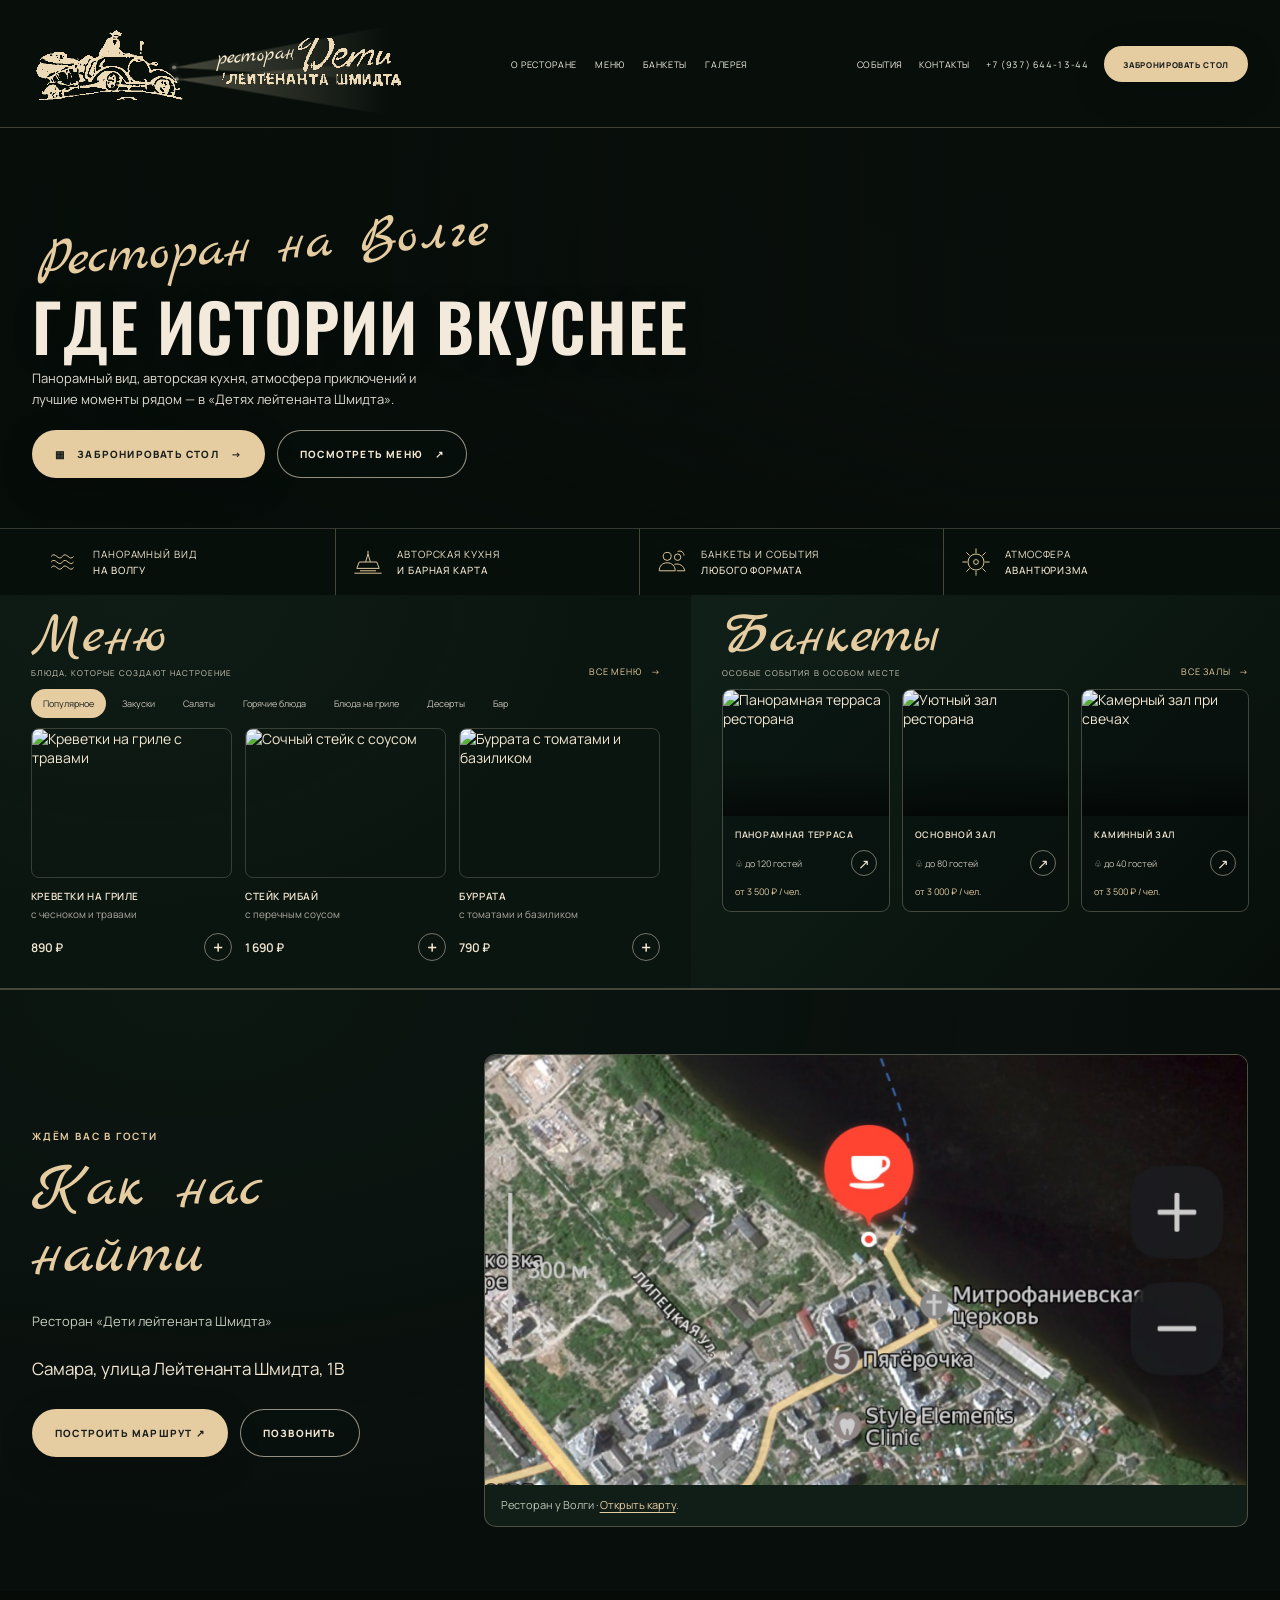
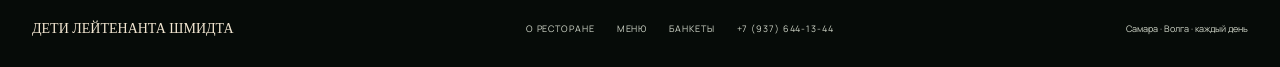
==== index.html @ 1c9b9821 "Add restaurant map screenshot, exact address and verified phone" ====
<!doctype html>
<html lang="ru">
<head>
  <meta charset="utf-8">
  <meta name="viewport" content="width=device-width, initial-scale=1">
  <meta name="theme-color" content="#101b1b">
  <meta name="description" content="Ресторан «Дети лейтенанта Шмидта» на Волге: авторская кухня, панорамная терраса и вечера с характером.">
  <title>Дети лейтенанта Шмидта — приключение на Волге</title>
  <link rel="preconnect" href="https://fonts.googleapis.com">
  <link rel="preconnect" href="https://fonts.gstatic.com" crossorigin>
  <link href="https://fonts.googleapis.com/css2?family=Manrope:wght@400;500;600;700;800&family=Marck+Script&family=Oswald:wght@400;500;600;700&display=swap" rel="stylesheet">
  <style>
    :root{--ink:#101a19;--deep:#132522;--deep2:#19302d;--cream:#f2e6d1;--gold:#d2b17a;--gold2:#e6cca1;--muted:#b9b7ab;--line:rgba(232,214,180,.22);--serif:Georgia,'Times New Roman',serif;--sans:'Manrope',Arial,sans-serif;--script:'Marck Script',cursive}
    *{box-sizing:border-box}html{scroll-behavior:auto}body{margin:0;background:var(--ink);color:var(--cream);font-family:var(--sans);font-size:14px}a{color:inherit;text-decoration:none}button{font:inherit}img{display:block;width:100%;object-fit:cover}.container{width:min(1320px,calc(100% - 64px));margin:auto}.eyebrow{color:var(--gold2);text-transform:uppercase;letter-spacing:.18em;font-size:10px;font-weight:700}.script{font-family:var(--script);font-weight:400;color:var(--gold2)}
    .hero{position:relative;min-height:735px;isolation:isolate;overflow:hidden;background:#172321}.hero:before{content:"";position:absolute;inset:0;z-index:-2;background:linear-gradient(90deg,rgba(9,17,17,.9) 0%,rgba(9,17,17,.62) 36%,rgba(9,17,17,.06) 72%),linear-gradient(0deg,rgba(9,17,17,.78),transparent 48%),url('https://images.unsplash.com/photo-1517248135467-4c7edcad34c4?auto=format&fit=crop&w=2200&q=88') center 54%/cover no-repeat;transform:scale(1.02)}.hero:after{content:"";position:absolute;inset:0;z-index:-1;background:linear-gradient(180deg,rgba(5,12,12,.46),transparent 23%)}
    .topbar{height:78px;display:flex;align-items:center;justify-content:space-between;border-bottom:1px solid rgba(255,255,255,.15);position:relative;z-index:2}.brand{display:flex;gap:11px;align-items:center;min-width:220px}.brand-mark{width:40px;height:40px;border:1px solid var(--gold);border-radius:50%;display:grid;place-items:center;color:var(--gold2);font-family:var(--serif);font-size:20px}.brand-name{font-family:var(--serif);font-size:12px;line-height:1.05;letter-spacing:.03em}.brand-name small{display:block;font:700 8px var(--sans);letter-spacing:.18em;color:var(--gold2);margin-top:5px}.nav{display:flex;gap:30px;align-items:center}.nav a,.top-contact{font-size:10px;text-transform:uppercase;letter-spacing:.11em;color:#eee9df;transition:color .2s}.nav a:hover,.top-contact:hover{color:var(--gold2)}.head-actions{display:flex;align-items:center;gap:20px}.phone{font-variant-numeric:tabular-nums;letter-spacing:.06em}.button{border:1px solid transparent;border-radius:999px;padding:15px 22px;min-height:48px;display:inline-flex;align-items:center;justify-content:center;gap:12px;font-size:10px;font-weight:800;letter-spacing:.12em;text-transform:uppercase;cursor:pointer;transition:transform .2s,background .2s,border .2s}.button:hover{transform:translateY(-2px)}.button-gold{background:var(--gold2);color:#1a201d;box-shadow:0 10px 35px rgba(0,0,0,.18)}.button-gold:hover{background:#f0d8b0}.button-outline{border-color:rgba(242,230,209,.6);color:var(--cream);background:rgba(13,21,20,.15)}.button-outline:hover{border-color:var(--gold2);background:rgba(13,21,20,.4)}.mobile-toggle{display:none;background:none;border:1px solid var(--line);width:42px;height:42px;border-radius:50%;color:var(--cream)}
    .hero-content{min-height:545px;display:flex;align-items:center;padding:62px 0 88px}.hero-copy{width:min(650px,60%);position:relative}.hero-script{font-size:clamp(34px,5vw,62px);line-height:.9;display:block;margin:0 0 8px 5px;transform:rotate(-4deg);transform-origin:left center}.hero h1{font-family:var(--serif);font-size:clamp(50px,7.2vw,98px);line-height:.86;letter-spacing:-.045em;text-transform:uppercase;font-weight:500;margin:0;max-width:710px;text-wrap:balance}.hero-text{font-size:14px;line-height:1.85;color:#e0dbd1;max-width:400px;margin:22px 0 27px}.hero-ctas{display:flex;gap:12px;flex-wrap:wrap}.hero-stamp{position:absolute;right:5%;top:150px;width:150px;height:150px;border:1px solid rgba(210,177,122,.65);border-radius:50%;display:flex;align-items:center;justify-content:center;text-align:center;color:var(--gold2);font-family:var(--script);font-size:24px;line-height:1.05;transform:rotate(11deg)}.hero-stamp:before,.hero-stamp:after{content:"";position:absolute;border:1px solid rgba(210,177,122,.45);border-radius:50%;inset:8px}.hero-stamp:after{inset:18px;border-style:dashed;opacity:.7}.hero-stamp span{z-index:1}.hero-stamp small{font:700 8px var(--sans);display:block;text-transform:uppercase;letter-spacing:.12em;margin-top:7px}
    .hero-bottom{position:absolute;bottom:0;left:0;right:0;background:rgba(9,17,17,.48);border-top:1px solid rgba(242,230,209,.2);backdrop-filter:blur(7px)}.features{display:grid;grid-template-columns:repeat(4,1fr)}.feature{min-height:84px;display:flex;align-items:center;gap:15px;padding:17px 20px;border-right:1px solid var(--line)}.feature:last-child{border:0}.feature-icon{width:36px;height:36px;color:var(--gold2);flex:0 0 auto}.feature span{font-size:10px;line-height:1.6;letter-spacing:.09em;text-transform:uppercase}.feature b{font-weight:500;display:block}
    .split-section{display:grid;grid-template-columns:1.08fr .92fr;border-bottom:1px solid var(--line)}.panel{padding:49px clamp(24px,4vw,64px) 54px;position:relative;overflow:hidden}.menu-panel{background:radial-gradient(ellipse at 20% 0%,rgba(66,89,76,.2),transparent 55%),#14221f}.banquet-panel{background:linear-gradient(135deg,rgba(14,31,28,.98),rgba(11,21,20,.98)),url('https://images.unsplash.com/photo-1519167758481-83f550bb49b3?auto=format&fit=crop&w=1200&q=80') center/cover}.panel-head{display:flex;justify-content:space-between;align-items:flex-end;gap:20px;margin-bottom:25px}.panel h2{font:normal clamp(43px,5vw,67px)/.9 var(--script);color:var(--gold2);margin:0}.panel-sub{font-size:9px;letter-spacing:.13em;text-transform:uppercase;color:#d0c8b9;margin:9px 0 0}.text-link{display:inline-flex;gap:9px;align-items:center;text-transform:uppercase;letter-spacing:.09em;color:var(--gold2);font-size:9px;white-space:nowrap}.text-link:hover{color:white}.categories{display:flex;gap:8px;overflow:auto;padding-bottom:18px;scrollbar-width:none}.categories::-webkit-scrollbar{display:none}.category{border:1px solid transparent;border-radius:30px;padding:8px 13px;background:transparent;color:#c9c4b9;font-size:10px;white-space:nowrap;cursor:pointer}.category.active,.category:hover{background:var(--gold2);color:#1b211f}.food-grid{display:grid;grid-template-columns:repeat(3,1fr);gap:14px}.dish{min-width:0}.dish-image{aspect-ratio:1.24;border-radius:8px;overflow:hidden;border:1px solid rgba(242,230,209,.19);position:relative}.dish-image img{height:100%;transition:transform .5s}.dish:hover .dish-image img{transform:scale(1.05)}.dish-title{font:600 10px var(--sans);text-transform:uppercase;letter-spacing:.06em;margin:11px 0 4px}.dish-note{color:#aaa99e;font-size:10px;min-height:18px}.dish-bottom{display:flex;justify-content:space-between;align-items:center;margin-top:8px;font-weight:600;font-size:12px}.add{width:28px;height:28px;border:1px solid rgba(242,230,209,.45);background:transparent;color:var(--cream);border-radius:50%;font-size:18px;line-height:1;cursor:pointer}.add:hover{color:var(--ink);background:var(--gold2);border-color:var(--gold2)}
    .hall-grid{display:grid;grid-template-columns:repeat(3,1fr);gap:12px}.hall{border:1px solid rgba(242,230,209,.25);border-radius:9px;overflow:hidden;background:rgba(5,13,12,.35)}.hall-photo{height:133px;position:relative}.hall-photo:after{content:"";position:absolute;inset:55% 0 0;background:linear-gradient(transparent,rgba(0,0,0,.55))}.hall-photo img{height:100%;transition:transform .5s}.hall:hover img{transform:scale(1.04)}.hall-info{padding:12px 12px 13px}.hall h3{font-size:9px;letter-spacing:.08em;text-transform:uppercase;font-weight:600;margin:0 0 9px}.hall-meta{display:flex;justify-content:space-between;align-items:center;color:#c7c1b6;font-size:9px}.hall-meta span{display:flex;align-items:center;gap:5px}.round-arrow{border:1px solid rgba(242,230,209,.45);width:26px;height:26px;border-radius:50%;display:grid;place-items:center;color:var(--cream);font-size:14px}.hall-price{margin-top:9px;color:var(--gold2);font-size:9px}
    .story{padding:88px 0;background:#e8ddc8;color:#172320;position:relative;overflow:hidden}.story:after{content:"";position:absolute;right:-100px;top:-130px;width:540px;height:540px;border:1px solid rgba(28,53,48,.12);border-radius:50%;box-shadow:0 0 0 24px rgba(28,53,48,.025),0 0 0 50px rgba(28,53,48,.025)}.story-inner{display:grid;grid-template-columns:.85fr 1.15fr;gap:8%;align-items:center;position:relative;z-index:1}.story-visual{height:420px;position:relative}.story-visual img{height:100%;border-radius:4px 100px 4px 4px}.story-visual:after{content:"";position:absolute;inset:16px -16px -16px 16px;border:1px solid #b99b6c;z-index:-1;border-radius:4px 100px 4px 4px}.story h2{font:normal clamp(50px,6vw,78px)/.9 var(--script);margin:12px 0 22px;color:#8b6f43}.story-copy p{max-width:530px;line-height:1.9;color:#45504b;font-size:13px}.story-sign{font:normal 27px var(--script);color:#8b6f43;margin-top:25px}.story-link{color:#253934;border-bottom:1px solid #8b6f43;padding-bottom:5px;display:inline-flex;margin-top:19px;font-size:10px;text-transform:uppercase;letter-spacing:.1em;gap:12px}
    .experience{padding:80px 0;background:linear-gradient(180deg,#12211f,#0e1918)}.experience-head{text-align:center;max-width:640px;margin:0 auto 35px}.experience-head h2{font:normal clamp(50px,6vw,76px)/.9 var(--script);color:var(--gold2);margin:13px 0}.experience-head p{color:#b5b8ad;line-height:1.8;font-size:12px}.moments{display:grid;grid-template-columns:1.1fr .9fr .9fr;gap:15px}.moment{height:320px;position:relative;overflow:hidden;border-radius:4px}.moment img{height:100%;transition:transform .6s;filter:brightness(.78)}.moment:hover img{transform:scale(1.04)}.moment:after{content:"";position:absolute;inset:35% 0 0;background:linear-gradient(transparent,rgba(5,12,11,.9))}.moment-caption{position:absolute;z-index:1;bottom:22px;left:23px;right:18px}.moment-caption b{font:normal 30px var(--script);color:var(--gold2);display:block}.moment-caption span{font-size:9px;text-transform:uppercase;letter-spacing:.13em;color:#eee6d8}
    .booking{padding:65px 0;background:linear-gradient(90deg,rgba(10,21,19,.93),rgba(10,21,19,.83)),url('https://images.unsplash.com/photo-1500530855697-b586d89ba3ee?auto=format&fit=crop&w=2000&q=80') center 47%/cover}.booking-inner{display:flex;align-items:center;justify-content:space-between;gap:32px}.booking h2{font:normal clamp(42px,5vw,64px)/.95 var(--script);color:var(--gold2);margin:9px 0}.booking p{color:#c3c2b7;line-height:1.8;font-size:12px;max-width:490px;margin:0}.booking-form{display:flex;gap:9px;flex-wrap:wrap}.booking-form input{width:190px;height:48px;padding:0 16px;border:1px solid rgba(242,230,209,.4);border-radius:999px;background:rgba(8,16,15,.38);color:white;outline:0}.booking-form input::placeholder{color:#c2beb4}.booking-form input:focus{border-color:var(--gold2)}.booking-status{font-size:11px;margin-top:10px;color:var(--gold2);min-height:16px}
    footer{background:#0a1212;padding:30px 0;color:#9b9e96}.footer-row{display:flex;justify-content:space-between;align-items:center;gap:20px}.footer-brand{color:var(--cream);font-family:var(--serif)}.footer-links{display:flex;gap:22px;font-size:9px;text-transform:uppercase;letter-spacing:.1em}.copyright{font-size:9px}.mobile-menu{display:none}
    @media(max-width:1000px){.nav{gap:17px}.nav a{font-size:9px}.phone{display:none}.hero-stamp{right:1%;top:120px;width:125px;height:125px;font-size:21px}.panel{padding:42px 28px}.hall-photo{height:115px}}
    @media(max-width:760px){.container{width:min(100% - 36px,560px)}.hero{min-height:760px}.hero:before{background:linear-gradient(90deg,rgba(9,17,17,.82),rgba(9,17,17,.35)),linear-gradient(0deg,rgba(9,17,17,.86),transparent 60%),url('https://images.unsplash.com/photo-1517248135467-4c7edcad34c4?auto=format&fit=crop&w=1200&q=85') 55% center/cover}.topbar{height:68px}.nav,.head-actions .button{display:none}.brand{min-width:0}.mobile-toggle{display:grid;place-items:center}.mobile-menu{position:absolute;z-index:4;top:68px;left:0;right:0;background:rgba(13,25,23,.97);padding:18px 22px;border-bottom:1px solid var(--line)}.mobile-menu.open{display:grid;gap:18px}.mobile-menu a{font-size:11px;text-transform:uppercase;letter-spacing:.1em}.hero-content{min-height:560px;padding:75px 0 105px;align-items:center}.hero-copy{width:100%}.hero h1{font-size:clamp(49px,12vw,78px)}.hero-text{font-size:13px;max-width:340px}.hero-stamp{top:auto;right:5px;bottom:147px;width:100px;height:100px;font-size:17px}.hero-stamp small{font-size:6px}.features{grid-template-columns:repeat(2,1fr)}.feature{min-height:66px;padding:12px 9px;gap:9px}.feature:nth-child(2){border-right:0}.feature-icon{width:27px;height:27px}.feature span{font-size:8px}.split-section{grid-template-columns:1fr}.panel{padding:38px 18px 42px}.panel h2{font-size:58px}.panel-head{margin-bottom:20px}.food-grid{gap:9px}.dish-image{aspect-ratio:.95}.dish-title{font-size:9px;line-height:1.45}.dish-note{font-size:9px;min-height:27px}.dish-bottom{font-size:11px}.hall-photo{height:110px}.hall-grid{gap:8px}.hall-info{padding:10px 8px}.hall h3{font-size:8px;line-height:1.4}.hall-meta{font-size:8px}.story{padding:60px 0}.story-inner{grid-template-columns:1fr;gap:38px}.story-visual{height:320px;width:88%}.story-copy{padding:0 3px}.story h2{font-size:64px}.experience{padding:61px 0}.moments{grid-template-columns:1fr 1fr;gap:9px}.moment{height:220px}.moment:first-child{grid-column:1/-1;height:260px}.moment-caption{bottom:15px;left:15px}.moment-caption b{font-size:26px}.booking{padding:52px 0}.booking-inner{align-items:flex-start;flex-direction:column}.booking-form{width:100%}.booking-form input{flex:1;min-width:145px}.booking-form .button{flex:1}.footer-row{align-items:flex-start;flex-direction:column}.footer-links{flex-wrap:wrap;gap:14px}}
    @media(max-width:390px){.container{width:calc(100% - 28px)}.hero-ctas{gap:8px}.hero-ctas .button{padding:13px 15px;font-size:9px}.feature{padding:10px 6px}.feature-icon{width:24px}.feature span{font-size:7px}.food-grid{gap:7px}.categories{gap:3px}.category{padding:8px 10px;font-size:9px}.hall-photo{height:92px}.hall-meta span:first-child{display:none}}
    @media(prefers-reduced-motion:reduce){html{scroll-behavior:auto}*,*:before,*:after{transition:none!important;animation:none!important}}

    /* Reference-matched masthead, Volga hero, and scroll-driven atmosphere */
    :root{--display:'Oswald',Impact,sans-serif}



    .topbar{height:78px;position:relative;display:flex;align-items:flex-start;justify-content:space-between;padding-top:13px;border:0}
    .nav-left,.nav-right{display:flex;align-items:center;gap:clamp(10px,1.7vw,24px);height:30px;white-space:nowrap}
    .nav-left a,.nav-right>a:not(.button){font-size:9px;letter-spacing:.07em;text-transform:uppercase;color:#f4eee3}
    .nav-left a:hover,.nav-right>a:hover{color:var(--gold2)}
    .nav-left{padding-right:205px}.nav-right{padding-left:205px}

    .car-logo{width:172px;height:57px;overflow:visible;fill:none;stroke:#101918;stroke-width:2.6;stroke-linejoin:round;stroke-linecap:round;filter:drop-shadow(0 1px 1px rgba(255,241,219,.45))}
    .car-body{fill:rgba(19,26,24,.18)}.car-detail{stroke-width:2}.logo-wheel{transform-box:view-box;transform-origin:0 0;stroke:#101918;stroke-width:2.6;fill:rgba(18,26,24,.1)}.logo-wheel circle:nth-child(2){stroke-width:1.8}.logo-wheel circle:nth-child(3){fill:#101918}
    .brand-script{font:25px/18px var(--script);color:#101918;text-shadow:0 1px 1px rgba(249,228,194,.65)}.brand-subtitle{font:800 11px/1.1 var(--display);letter-spacing:.06em;text-transform:uppercase;color:#101918;text-shadow:0 1px 1px rgba(249,228,194,.65)}
    .topbar .button{min-height:36px;padding:10px 18px;font-size:8px;letter-spacing:.08em}
    .mobile-header{display:none}.mobile-menu{display:none}
    .hero{min-height:467px;background:#101a19}
    .hero:before{background:linear-gradient(90deg,rgba(7,14,15,.86) 0%,rgba(7,14,15,.58) 35%,rgba(7,14,15,.05) 72%),linear-gradient(0deg,rgba(7,14,15,.78),transparent 52%),url('assets/hero-volga.png') center 53%/cover no-repeat;filter:brightness(1.04) saturate(.93);transition:none,background-position .7s ease}
    .hero:after{background:linear-gradient(180deg,rgba(5,12,12,.36),transparent 26%),linear-gradient(105deg,rgba(8,17,17,.1),transparent 60%,rgba(224,145,88,.03))}
    .hero-content{min-height:389px;padding:110px 0 62px;align-items:flex-start;position:relative}
    .hero-copy{width:min(680px,65%)}.hero-script{font-size:clamp(37px,4.4vw,58px);margin-bottom:5px}
    .hero h1{font:600 clamp(47px,5.4vw,66px)/.95 var(--display);letter-spacing:.015em;text-transform:uppercase;max-width:690px;text-wrap:balance;color:#f3eadb;text-shadow:0 3px 22px rgba(0,0,0,.22)}
    .hero-text{font-size:13px;line-height:1.6;max-width:420px;margin:12px 0 20px;color:#e1dcd2}
    .hero-stamp{right:4%;top:88px;width:142px;height:142px}
    .hero-bottom{background:rgba(7,15,15,.53)}.features{grid-template-columns:repeat(4,1fr)}.feature{min-height:66px;padding:10px 16px;gap:13px}.feature-icon{width:32px;height:32px}
    .split-section{grid-template-columns:1.08fr .92fr}.panel{padding:16px clamp(22px,2.4vw,34px) 27px}.panel h2{font-size:58px}.panel-sub{font-size:8px;margin-top:4px}.panel-head{margin-bottom:11px}.categories{padding-bottom:10px;gap:4px}.category{font-size:9px;padding:7px 11px}.food-grid{gap:13px}.dish-image{aspect-ratio:1.34}.hall-photo{height:126px}
    .story{background:#e5dac6}
    @media(max-width:920px){.nav-left,.nav-right{display:none}.mobile-header{display:block;position:absolute;right:0;top:13px}.mobile-toggle{display:grid;place-items:center;width:40px;height:40px;border:1px solid rgba(237,218,184,.55);background:rgba(10,16,15,.35);border-radius:50%;color:#f2e6d1;cursor:pointer}.mobile-menu{position:absolute;right:0;top:46px;min-width:220px;padding:18px;background:rgba(12,24,22,.96);border:1px solid var(--line);border-radius:8px;box-shadow:0 18px 55px rgba(0,0,0,.35)}.mobile-menu.open{display:grid;gap:16px}.mobile-menu a{font-size:10px;text-transform:uppercase;letter-spacing:.1em}}
    @media(max-width:1050px){.nav-left{padding-right:155px;gap:13px}.nav-right{padding-left:155px;gap:11px}.nav-left a,.nav-right>a:not(.button){font-size:8px}.brand-center{width:190px}.car-logo{width:148px;height:52px}.brand-script{font-size:22px}.brand-subtitle{font-size:10px}.hero-stamp{width:122px;height:122px;font-size:20px}.panel{padding-left:20px;padding-right:20px}.hall-photo{height:106px}}
    @media(max-width:760px){.topbar{height:68px;padding-top:4px;align-items:center;width:calc(100% - 28px)}.nav-left,.nav-right{display:none}.brand-center{position:static;transform:none;width:148px;align-items:center;margin:0 auto 0 0;order:1}.car-logo{width:100px;height:44px;stroke-width:3.3}.brand-script{font-size:18px;line-height:14px}.brand-subtitle{font-size:8px}.mobile-header{display:block;order:2;position:static}.mobile-toggle{display:grid;place-items:center;width:40px;height:40px;border:1px solid rgba(237,218,184,.55);background:rgba(10,16,15,.35);border-radius:50%;color:#f2e6d1;cursor:pointer}.mobile-menu{position:absolute;right:14px;top:62px;min-width:220px;padding:18px;background:rgba(12,24,22,.96);border:1px solid var(--line);border-radius:8px;box-shadow:0 18px 55px rgba(0,0,0,.35)}.mobile-menu.open{display:grid;gap:16px}.mobile-menu a{font-size:10px;text-transform:uppercase;letter-spacing:.1em}.hero{min-height:680px}.hero:before{background:linear-gradient(90deg,rgba(7,14,15,.74),rgba(7,14,15,.24)),linear-gradient(0deg,rgba(7,14,15,.86),transparent 64%),url('assets/hero-volga.png') 58% center/cover no-repeat;filter:brightness(1.04) saturate(.93)}.hero-content{min-height:598px;padding:100px 0 120px}.hero-copy{width:100%;max-width:560px}.hero h1{font-size:clamp(56px,12.5vw,78px);max-width:580px}.hero-script{font-size:46px}.hero-text{max-width:350px}.hero-stamp{top:auto;bottom:126px;right:7px;width:105px;height:105px;font-size:16px}.hero-bottom .features{grid-template-columns:repeat(2,1fr)}.feature{min-height:66px;padding:11px 5px;gap:7px}.feature-icon{width:26px;height:26px}.feature span{font-size:8px}.split-section{grid-template-columns:1fr}.panel{padding:30px 18px 38px}.panel h2{font-size:58px}.panel-head{margin-bottom:17px}.food-grid{gap:8px}.dish-image{aspect-ratio:.98}.hall-photo{height:104px}}



    .car-logo{width:200px;height:87px;stroke:#101918;stroke-width:2.3;stroke-linejoin:round;stroke-linecap:round;fill:none;overflow:visible;filter:drop-shadow(0 1px 1.5px rgba(255,237,207,.75))}
    @media(max-width:1050px){.brand-center{width:230px}.car-logo{width:174px;height:76px}.brand-tagline{font-size:15px}.brand-script{font-size:36px;line-height:29px}.brand-subtitle{font-size:12px;line-height:14px}}



    /* Static, left aligned masthead using the traced mural logo. */
    .topbar-wrap{position:relative;inset:auto;height:128px;background:#101b19;border-bottom:1px solid rgba(232,214,180,.3);backdrop-filter:none}
    .topbar{height:128px;padding:0;align-items:center;gap:clamp(12px,1.8vw,24px)}
    .brand-center{position:static;left:auto;top:auto;transform:none;width:172px;height:122px;flex:0 0 172px;display:grid;place-items:center;padding:3px;background:#d7c39e;border:1px solid rgba(239,220,185,.65);border-radius:3px;overflow:hidden}
    .car-logo{display:block;width:100%;height:100%;overflow:hidden;fill:none;stroke:none;filter:none}
    .nav-left{padding:0;gap:clamp(10px,1.45vw,20px);height:auto;flex:0 1 auto}
    .nav-right{padding:0;gap:clamp(9px,1.25vw,18px);height:auto;flex:0 0 auto}
    .nav-left a,.nav-right>a:not(.button){color:#f4eee3;font-size:9px}
    .topbar .button{white-space:nowrap}
    html{scroll-behavior:auto!important}
    *,*:before,*:after{animation:none!important;transition:none!important}
    .button:hover{transform:none}
    .dish:hover .dish-image img,.hall:hover .hall-photo img{transform:none}
    @media(max-width:1050px){.topbar-wrap,.topbar{height:116px}.brand-center{width:154px;height:109px;flex-basis:154px}.nav-left{gap:10px}.nav-right{gap:9px}.nav-left a,.nav-right>a:not(.button){font-size:8px}.topbar .button{padding:9px 12px;font-size:7px}}
    @media(max-width:920px){.topbar-wrap,.topbar{height:112px}.topbar{width:calc(100% - 32px);margin:auto;justify-content:space-between}.nav-left,.nav-right{display:none}.brand-center{width:151px;height:106px;flex-basis:151px}.mobile-header{display:block;position:static;margin-left:auto}.mobile-toggle{display:grid;place-items:center;width:42px;height:42px;border:1px solid rgba(237,218,184,.55);background:rgba(10,16,15,.35);border-radius:50%;color:#f2e6d1;cursor:pointer}.mobile-menu{position:absolute;z-index:4;right:16px;top:100px;min-width:220px;padding:18px;background:rgba(12,24,22,.97);border:1px solid var(--line);border-radius:8px;box-shadow:0 18px 55px rgba(0,0,0,.35)}.mobile-menu.open{display:grid;gap:16px}.mobile-menu a{font-size:10px;text-transform:uppercase;letter-spacing:.1em}}
    @media(max-width:760px){.topbar-wrap,.topbar{height:104px}.topbar{width:calc(100% - 28px)}.brand-center{width:140px;height:98px;flex-basis:140px}.mobile-menu{top:92px}.hero{min-height:680px}.hero-content{min-height:598px;padding-top:84px}}
    @media(max-width:390px){.brand-center{width:128px;height:90px;flex-basis:128px}.mobile-toggle{width:38px;height:38px}}

    /* Original mural contours, with lettering to the right and separate light effects. */
    .brand-center{width:370px;height:110px;flex:0 0 370px;display:flex;align-items:center;gap:12px;padding:12px;position:relative;overflow:hidden;background:#d7c39e;border-radius:4px}
    .logo-car{width:46%;height:auto;object-fit:contain;position:relative;z-index:1}
    .logo-lettering{width:calc(54% - 12px);height:auto;object-fit:contain;position:relative;z-index:2}
    .logo-light{position:absolute;inset:0;width:100%;height:100%;pointer-events:none;z-index:3;overflow:visible}
    .light-rays{opacity:.48;animation:headlight-breathe 5s ease-in-out infinite!important}
    .headlights{filter:drop-shadow(0 0 3px #fff4cf);animation:headlight-breathe 5s ease-in-out infinite!important}
    .brand-center.is-scrolling .light-rays,.brand-center.is-scrolling .headlights{animation:headlight-flicker .8s ease-in-out infinite!important}
    @keyframes headlight-breathe{0%,100%{opacity:.48}50%{opacity:.72}}
    @keyframes headlight-flicker{0%,100%{opacity:.62}22%{opacity:.49}39%{opacity:.67}56%{opacity:.54}78%{opacity:.7}}
    @media(min-width:921px) and (max-width:1250px){.topbar{flex-wrap:wrap;justify-content:space-between;gap:6px 16px;padding:8px 0}.topbar-wrap,.topbar{height:164px}.brand-center{width:330px;flex-basis:330px;height:100px}.nav-left{margin-left:auto}.nav-right{margin-left:auto}}
    @media(max-width:920px){.topbar-wrap,.topbar{height:112px}.brand-center{width:340px;flex-basis:340px;height:96px}.mobile-menu{top:100px}}
    @media(max-width:480px){.topbar-wrap,.topbar{height:96px}.brand-center{width:calc(100% - 54px);flex:0 1 auto;height:80px;padding:8px;gap:7px}.logo-lettering{width:calc(54% - 7px)}.mobile-menu{top:88px}}
    @media(prefers-reduced-motion:reduce){.brand-center .light-rays,.brand-center .headlights,.brand-center.is-scrolling .light-rays,.brand-center.is-scrolling .headlights{animation:none!important;opacity:.5}}

    /* Deep green palette and a transparent, persistent masthead. */
    :root{--ink:#080e0c;--deep:#0c1511;--deep2:#111e17;--line:rgba(232,214,180,.28)}
    body{background:#080e0c}
    .topbar-wrap{position:sticky;top:0;z-index:50;background:rgba(8,15,11,1);border-bottom:1px solid rgba(232,214,180,.24);transition:background .35s ease,box-shadow .35s ease!important}
    .topbar-wrap.is-scrolled{background:rgba(8,15,11,.76);backdrop-filter:blur(14px);-webkit-backdrop-filter:blur(14px);box-shadow:0 4px 24px rgba(14,32,25,.12)}
    .brand-center{background:transparent;border:0;border-radius:0;overflow:visible;padding:8px 0;gap:14px}
    .logo-car{filter:brightness(0) invert(90%) sepia(18%) saturate(455%) hue-rotate(348deg) brightness(99%) contrast(87%)}
    .logo-wordmark{display:flex;flex-direction:column;justify-content:center;width:calc(54% - 14px);position:relative;z-index:2;color:#f3e6cd;white-space:nowrap;text-shadow:0 1px 2px rgba(21,41,31,.16)}
    .logo-wordmark-top{display:flex;align-items:baseline;gap:8px;font-family:'Marck Script',cursive;line-height:1.1}
    .logo-restaurant{font-size:21px}.logo-children{font-size:43px}
    .logo-wordmark-bottom{font:700 17px/1.3 'Oswald',Impact,sans-serif;text-transform:uppercase;letter-spacing:.025em}
    .hero{background:#090f0c}.hero:before{background:linear-gradient(90deg,rgba(5,12,8,.83),rgba(5,12,8,.5) 38%,rgba(5,12,8,.08) 75%),linear-gradient(0deg,rgba(5,12,8,.7),transparent 55%),url('assets/hero-volga.png') center 53%/cover no-repeat}
    .hero:after{background:linear-gradient(180deg,rgba(7,15,10,.2),transparent 30%)}
    .hero-bottom{background:rgba(8,17,11,.85)}
    .menu-panel{background:radial-gradient(ellipse at 20% 0%,rgba(64,107,77,.08),transparent 60%),#0b1510}
    .banquet-panel{background:linear-gradient(135deg,#102018,#080f0b)}
    .experience{background:linear-gradient(180deg,#102019,#080f0b)}
    .booking{background:linear-gradient(90deg,rgba(6,15,9,.9),rgba(6,15,9,.72)),url('https://images.unsplash.com/photo-1500530855697-b586d89ba3ee?auto=format&fit=crop&w=2000&q=80') center 47%/cover}
    footer{background:#060b08;color:#d1d7c9}
    .mobile-menu{background:rgba(9,19,12,.96)}
    html{scroll-padding-top:140px}
    @media(min-width:921px) and (max-width:1250px){html{scroll-padding-top:176px}.logo-restaurant{font-size:18px}.logo-children{font-size:38px}.logo-wordmark-bottom{font-size:15px}}
    @media(max-width:480px){html{scroll-padding-top:108px}.brand-center{gap:8px}.logo-wordmark{width:calc(54% - 8px)}.logo-wordmark-top{gap:4px}.logo-restaurant{font-size:clamp(12px,3.3vw,16px)}.logo-children{font-size:clamp(27px,7.5vw,36px)}.logo-wordmark-bottom{font-size:clamp(10px,2.9vw,14px)}}
    @media(prefers-reduced-motion:reduce){.topbar-wrap{transition:none!important}}
    .logo-lettering.logo-wordmark{display:block;height:auto;object-fit:contain;filter:brightness(0) invert(90%) sepia(18%) saturate(455%) hue-rotate(348deg) brightness(99%) contrast(87%)}

    @font-face{font-family:'Logo Script';src:url('assets/fonts/marck-script-cyrillic-400-normal.woff2') format('woff2');font-weight:400;font-style:normal;font-display:swap}
    .logo-wordmark{display:block;aspect-ratio:307/86;position:relative}
    .logo-wordmark .logo-lettering{width:100%;height:100%;filter:brightness(0) invert(90%) sepia(18%) saturate(455%) hue-rotate(348deg) brightness(99%) contrast(87%)}
    .logo-restaurant-restored{position:absolute;left:0;top:16%;width:42%;font-family:'Logo Script',cursive;font-size:21px;line-height:1;color:#f3e6cd;transform:rotate(-5deg);text-shadow:none}
    @media(max-width:1250px){.logo-restaurant-restored{font-size:19px}}
    @media(max-width:480px){.logo-restaurant-restored{font-size:clamp(12px,3.9vw,18px)}}

    .location-section{padding:64px 0;background:radial-gradient(ellipse at 15% 0%,rgba(35,70,46,.16),transparent 65%),#080e0c;border-top:1px solid var(--line)}
    .location-layout{display:grid;grid-template-columns:.7fr 1.3fr;gap:40px;align-items:center}
    .location-copy h2{font:400 clamp(40px,5vw,64px)/1.05 var(--script);color:var(--gold2);margin:12px 0 20px}
    .location-copy p{color:#c8cdbf;font-size:13px;line-height:1.8;margin:0 0 22px}
    .location-actions{display:flex;gap:12px;flex-wrap:wrap}
    .location-map{border:1px solid var(--line);border-radius:12px;overflow:hidden;background:#111e17}
    .location-map iframe{display:block;width:100%;height:380px;border:0}
    .location-map-caption{margin:0;padding:12px 16px;color:#bdc6b7;font-size:11px;line-height:1.5}
    .location-map-caption a{color:var(--gold2);text-decoration:underline;text-underline-offset:3px}
    @media(max-width:760px){.location-section{padding:42px 0}.location-layout{grid-template-columns:1fr;gap:24px}.location-map iframe{height:300px}}

    .location-address{font-style:normal;color:var(--cream);font-size:17px;line-height:1.6;margin:0 0 26px;max-width:320px}
    .location-map-image{display:block;position:relative;height:430px;overflow:hidden;background:#0b1510}
    .location-map-image img{position:absolute;width:100%;height:auto;max-width:none;top:50%;transform:translateY(-50%)}
    @media(max-width:760px){.location-map-image{height:360px}.location-address{font-size:16px}}
  </style>
</head>
<body>
  <div class="topbar-wrap" id="top">
    <div class="container topbar">
      <a class="brand-center" href="#top" aria-label="Ресторан Дети лейтенанта Шмидта">
        <img class="logo-car" src="assets/logo-car.svg" width="307" height="130" alt="" aria-hidden="true">
        <svg class="logo-light" viewBox="0 0 440 130" aria-hidden="true"><defs><linearGradient id="headlight-beam"><stop stop-color="#fff2ce" stop-opacity=".55"/><stop offset="1" stop-color="#fff2ce" stop-opacity="0"/></linearGradient></defs><g class="light-rays" fill="url(#headlight-beam)"><path d="M169 69 L430 18 L430 85 Z"/><path d="M172 83 L430 61 L430 127 Z"/></g><g class="headlights" fill="#fff9e4"><ellipse cx="169" cy="69" rx="2.5" ry="2"/><ellipse cx="172" cy="83" rx="2.5" ry="2"/></g></svg>
        <span class="logo-wordmark" aria-label="Ресторан Дети лейтенанта Шмидта"><img class="logo-lettering" src="assets/logo-lettering.svg" width="307" height="86" alt=""><span class="logo-restaurant-restored">ресторан</span></span>
      </a>
      <nav class="nav-left" aria-label="Навигация ресторана">
        <a href="#top">О ресторане</a><a href="#menu">Меню</a><a href="#banquets">Банкеты</a><a href="#banquets">Галерея</a>
      </nav>
      <nav class="nav-right" aria-label="Контакты и события">
        <a href="#banquets">События</a><a href="#location">Контакты</a><a class="phone" href="tel:+79376441344">+7 (937) 644-13-44</a><a class="button button-gold" href="tel:+79376441344">Забронировать стол</a>
      </nav>
      <div class="mobile-header"><button class="mobile-toggle" aria-label="Открыть меню" aria-expanded="false">☰</button><nav class="mobile-menu" aria-label="Мобильная навигация"><a href="#top">О ресторане</a><a href="#menu">Меню</a><a href="#banquets">Банкеты</a><a href="#banquets">Галерея и события</a><a href="tel:+79376441344">Контакты · +7 (937) 644-13-44</a></nav></div>
    </div>
  </div>
  <header class="hero">
    <div class="container hero-content">
      <div class="hero-copy"><span class="script hero-script">Ресторан на Волге</span><h1>Где истории вкуснее</h1><p class="hero-text">Панорамный вид, авторская кухня, атмосфера приключений и лучшие моменты рядом — в «Детях лейтенанта Шмидта».</p><div class="hero-ctas"><a class="button button-gold" href="tel:+79376441344"><span>▦</span> Забронировать стол <span>→</span></a><a class="button button-outline" href="#menu"><span>Посмотреть меню</span><span>↗</span></a></div></div>
    </div>
    <div class="hero-bottom"><div class="container features">
      <div class="feature"><svg class="feature-icon" viewBox="0 0 40 40" fill="none" stroke="currentColor" stroke-width="1.2"><path d="M4 13c5-7 9 7 14 0s9 7 14 0M4 20c5-7 9 7 14 0s9 7 14 0M4 27c5-7 9 7 14 0s9 7 14 0"/></svg><span>Панорамный вид<b>на Волгу</b></span></div>
      <div class="feature"><svg class="feature-icon" viewBox="0 0 40 40" fill="none" stroke="currentColor" stroke-width="1.2"><path d="M6 28h28l-3-8H9l-3 8ZM10 31h20M17 20l3-10 3 10M20 10V6"/><path d="M3 34h34"/></svg><span>Авторская кухня<b>и барная карта</b></span></div>
      <div class="feature"><svg class="feature-icon" viewBox="0 0 40 40" fill="none" stroke="currentColor" stroke-width="1.2"><circle cx="14" cy="13" r="5"/><circle cx="27" cy="14" r="4"/><path d="M4 31c0-6 4-10 10-10s10 4 10 10H4ZM23 23c6-2 12 2 13 8H26M27 7c4-2 8 1 8 5"/></svg><span>Банкеты и события<b>любого формата</b></span></div>
      <div class="feature"><svg class="feature-icon" viewBox="0 0 40 40" fill="none" stroke="currentColor" stroke-width="1.2"><circle cx="20" cy="20" r="10"/><circle cx="20" cy="20" r="3"/><path d="M20 3v6m0 22v6M3 20h6m22 0h6M8 8l4 4m16 16 4 4m0-24-4 4m-16 16-4 4"/></svg><span>Атмосфера<b>авантюризма</b></span></div>
    </div></div>
  </header>
  <main>
    <section class="split-section" id="menu">
      <div class="panel menu-panel"><div class="panel-head"><div><h2>Меню</h2><p class="panel-sub">Блюда, которые создают настроение</p></div><a class="text-link" href="#menu" data-show-all>Все меню <span>→</span></a></div>
        <div class="categories" role="tablist" aria-label="Категории меню"><button class="category active" data-category="all" role="tab" aria-selected="true">Популярное</button><button class="category" data-category="snack" role="tab" aria-selected="false">Закуски</button><button class="category" data-category="salad" role="tab" aria-selected="false">Салаты</button><button class="category" data-category="hot" role="tab" aria-selected="false">Горячие блюда</button><button class="category" data-category="grill" role="tab" aria-selected="false">Блюда на гриле</button><button class="category" data-category="dessert" role="tab" aria-selected="false">Десерты</button><button class="category" data-category="bar" role="tab" aria-selected="false">Бар</button></div>
        <div class="food-grid">
          <article class="dish" data-tags="all snack grill"><div class="dish-image"><img loading="lazy" src="https://images.unsplash.com/photo-1559737558-2f5a35f4523b?auto=format&fit=crop&w=700&q=82" alt="Креветки на гриле с травами"></div><h3 class="dish-title">Креветки на гриле</h3><div class="dish-note">с чесноком и травами</div><div class="dish-bottom"><span>890 ₽</span><button class="add" aria-label="Добавить креветки">+</button></div></article>
          <article class="dish" data-tags="all hot grill"><div class="dish-image"><img loading="lazy" src="https://images.unsplash.com/photo-1546833999-b9f581a1996d?auto=format&fit=crop&w=700&q=82" alt="Сочный стейк с соусом"></div><h3 class="dish-title">Стейк рибай</h3><div class="dish-note">с перечным соусом</div><div class="dish-bottom"><span>1 690 ₽</span><button class="add" aria-label="Добавить стейк">+</button></div></article>
          <article class="dish" data-tags="all salad"><div class="dish-image"><img loading="lazy" src="https://images.unsplash.com/photo-1608039829572-78524f79c4c7?auto=format&fit=crop&w=700&q=82" alt="Буррата с томатами и базиликом"></div><h3 class="dish-title">Буррата</h3><div class="dish-note">с томатами и базиликом</div><div class="dish-bottom"><span>790 ₽</span><button class="add" aria-label="Добавить буррату">+</button></div></article>
          <article class="dish" data-tags="dessert"><div class="dish-image"><img loading="lazy" src="https://images.unsplash.com/photo-1578985545062-69928b1d9587?auto=format&fit=crop&w=700&q=82" alt="Шоколадный торт"></div><h3 class="dish-title">Шоколадный торт</h3><div class="dish-note">сезонный десерт</div><div class="dish-bottom"><span>490 ₽</span><button class="add" aria-label="Добавить шоколадный торт">+</button></div></article>
          <article class="dish" data-tags="bar"><div class="dish-image"><img loading="lazy" src="https://images.unsplash.com/photo-1513558161293-c9a59dd5c4f6?auto=format&fit=crop&w=700&q=82" alt="Освежающий лимонад"></div><h3 class="dish-title">Лимонад домашний</h3><div class="dish-note">цитрус, мята, содовая</div><div class="dish-bottom"><span>390 ₽</span><button class="add" aria-label="Добавить лимонад">+</button></div></article>
        </div>
      </div>
      <div class="panel banquet-panel" id="banquets"><div class="panel-head"><div><h2>Банкеты</h2><p class="panel-sub">Особые события в особом месте</p></div><a class="text-link" href="tel:+79376441344">Все залы <span>→</span></a></div>
        <div class="hall-grid">
          <article class="hall"><div class="hall-photo"><img loading="lazy" src="https://images.unsplash.com/photo-1519167758481-83f550bb49b3?auto=format&fit=crop&w=650&q=82" alt="Панорамная терраса ресторана"></div><div class="hall-info"><h3>Панорамная терраса</h3><div class="hall-meta"><span>♧ до 120 гостей</span><a class="round-arrow" href="tel:+79376441344" aria-label="Позвонить о террасе">↗</a></div><div class="hall-price">от 3 500 ₽ / чел.</div></div></article>
          <article class="hall"><div class="hall-photo"><img loading="lazy" src="https://images.unsplash.com/photo-1414235077428-338989a2e8c0?auto=format&fit=crop&w=650&q=82" alt="Уютный зал ресторана"></div><div class="hall-info"><h3>Основной зал</h3><div class="hall-meta"><span>♧ до 80 гостей</span><a class="round-arrow" href="tel:+79376441344" aria-label="Позвонить об основном зале">↗</a></div><div class="hall-price">от 3 000 ₽ / чел.</div></div></article>
          <article class="hall"><div class="hall-photo"><img loading="lazy" src="https://images.unsplash.com/photo-1514933651103-005eec06c04b?auto=format&fit=crop&w=650&q=82" alt="Камерный зал при свечах"></div><div class="hall-info"><h3>Каминный зал</h3><div class="hall-meta"><span>♧ до 40 гостей</span><a class="round-arrow" href="tel:+79376441344" aria-label="Позвонить о каминном зале">↗</a></div><div class="hall-price">от 3 500 ₽ / чел.</div></div></article>
        </div>
      </div>
    </section>
  </main>
  <section class="location-section" id="location" aria-labelledby="location-heading">
    <div class="container location-layout">
      <div class="location-copy"><span class="eyebrow">Ждём вас в гости</span><h2 id="location-heading">Как нас найти</h2><p>Ресторан «Дети лейтенанта Шмидта»</p><address class="location-address">Самара, улица Лейтенанта Шмидта, 1В</address><div class="location-actions"><a class="button button-gold" href="https://yandex.ru/maps/?text=%D0%A1%D0%B0%D0%BC%D0%B0%D1%80%D0%B0%2C%20%D1%83%D0%BB%D0%B8%D1%86%D0%B0%20%D0%9B%D0%B5%D0%B9%D1%82%D0%B5%D0%BD%D0%B0%D0%BD%D1%82%D0%B0%20%D0%A8%D0%BC%D0%B8%D0%B4%D1%82%D0%B0%2C%201%D0%92%2C%20%D0%94%D0%B5%D1%82%D0%B8%20%D0%BB%D0%B5%D0%B9%D1%82%D0%B5%D0%BD%D0%B0%D0%BD%D1%82%D0%B0%20%D0%A8%D0%BC%D0%B8%D0%B4%D1%82%D0%B0" target="_blank" rel="noopener noreferrer">Построить маршрут ↗</a><a class="button button-outline" href="tel:+79376441344">Позвонить</a></div></div>
      <div class="location-map"><a class="location-map-image" href="https://yandex.ru/maps/?text=%D0%A1%D0%B0%D0%BC%D0%B0%D1%80%D0%B0%2C%20%D1%83%D0%BB%D0%B8%D1%86%D0%B0%20%D0%9B%D0%B5%D0%B9%D1%82%D0%B5%D0%BD%D0%B0%D0%BD%D1%82%D0%B0%20%D0%A8%D0%BC%D0%B8%D0%B4%D1%82%D0%B0%2C%201%D0%92%2C%20%D0%94%D0%B5%D1%82%D0%B8%20%D0%BB%D0%B5%D0%B9%D1%82%D0%B5%D0%BD%D0%B0%D0%BD%D1%82%D0%B0%20%D0%A8%D0%BC%D0%B8%D0%B4%D1%82%D0%B0" target="_blank" rel="noopener noreferrer" aria-label="Открыть карту: Самара, улица Лейтенанта Шмидта, 1В"><img src="assets/restaurant-map.jpg" width="1772" height="3840" loading="lazy" alt="Карта расположения ресторана Дети лейтенанта Шмидта у Волги, Самара, улица Лейтенанта Шмидта, 1В"></a><p class="location-map-caption">Ресторан у Волги · <a href="https://yandex.ru/maps/?text=%D0%A1%D0%B0%D0%BC%D0%B0%D1%80%D0%B0%2C%20%D1%83%D0%BB%D0%B8%D1%86%D0%B0%20%D0%9B%D0%B5%D0%B9%D1%82%D0%B5%D0%BD%D0%B0%D0%BD%D1%82%D0%B0%20%D0%A8%D0%BC%D0%B8%D0%B4%D1%82%D0%B0%2C%201%D0%92%2C%20%D0%94%D0%B5%D1%82%D0%B8%20%D0%BB%D0%B5%D0%B9%D1%82%D0%B5%D0%BD%D0%B0%D0%BD%D1%82%D0%B0%20%D0%A8%D0%BC%D0%B8%D0%B4%D1%82%D0%B0" target="_blank" rel="noopener noreferrer">Открыть карту</a>.</p></div>
    </div>
  </section>
  <footer><div class="container footer-row"><div class="footer-brand">ДЕТИ ЛЕЙТЕНАНТА ШМИДТА</div><nav class="footer-links" aria-label="Ссылки в подвале"><a href="#top">О ресторане</a><a href="#menu">Меню</a><a href="#banquets">Банкеты</a><a href="tel:+79376441344">+7 (937) 644-13-44</a></nav><div class="copyright">Самара · Волга · каждый день</div></div></footer>
  <script>
    const toggle=document.querySelector('.mobile-toggle');
    const mobileMenu=document.querySelector('.mobile-menu');
    toggle.addEventListener('click',()=>{const open=mobileMenu.classList.toggle('open');toggle.setAttribute('aria-expanded',String(open));toggle.textContent=open?'×':'☰'});
    mobileMenu.querySelectorAll('a').forEach(a=>a.addEventListener('click',()=>{mobileMenu.classList.remove('open');toggle.setAttribute('aria-expanded','false');toggle.textContent='☰'}));
    const categories=[...document.querySelectorAll('.category')];
    const dishes=[...document.querySelectorAll('.dish')];
    function filterMenu(selected){dishes.forEach(dish=>{const tags=dish.dataset.tags.split(' ');dish.hidden=selected==='all'?!tags.includes('all'):!tags.includes(selected)})}
    categories.forEach(button=>button.addEventListener('click',()=>{categories.forEach(item=>{item.classList.remove('active');item.setAttribute('aria-selected','false')});button.classList.add('active');button.setAttribute('aria-selected','true');filterMenu(button.dataset.category)}));filterMenu('all');
    document.querySelector('[data-show-all]').addEventListener('click',()=>document.querySelector('[data-category="all"]').click());
    const basket=new Map();
    document.querySelectorAll('.add').forEach(button=>button.addEventListener('click',()=>{const dish=button.closest('.dish'),name=dish.querySelector('.dish-title').textContent;const count=(basket.get(name)||0)+1;basket.set(name,count);button.textContent=String(count);button.setAttribute('aria-label',`Добавлено: ${name}, ${count} шт.`);document.querySelector('#cartStatus').textContent=`${name} добавлено. В заказе ${[...basket.values()].reduce((a,b)=>a+b,0)} поз.`}));

    const logo=document.querySelector('.brand-center');
    const reduceLogoMotion=window.matchMedia('(prefers-reduced-motion: reduce)');
    let logoScrollTimer;
    window.addEventListener('scroll',()=>{
      if(reduceLogoMotion.matches)return;
      logo.classList.add('is-scrolling');
      clearTimeout(logoScrollTimer);
      logoScrollTimer=setTimeout(()=>logo.classList.remove('is-scrolling'),180);
    },{passive:true});
    reduceLogoMotion.addEventListener('change',()=>{clearTimeout(logoScrollTimer);logo.classList.remove('is-scrolling')});

    const masthead=document.querySelector('.topbar-wrap');
    function updateMasthead(){masthead.classList.toggle('is-scrolled',window.scrollY>16)}
    window.addEventListener('scroll',updateMasthead,{passive:true});updateMasthead();
  </script>
  <div id="cartStatus" class="sr-only" aria-live="polite"></div>
</body>
</html>
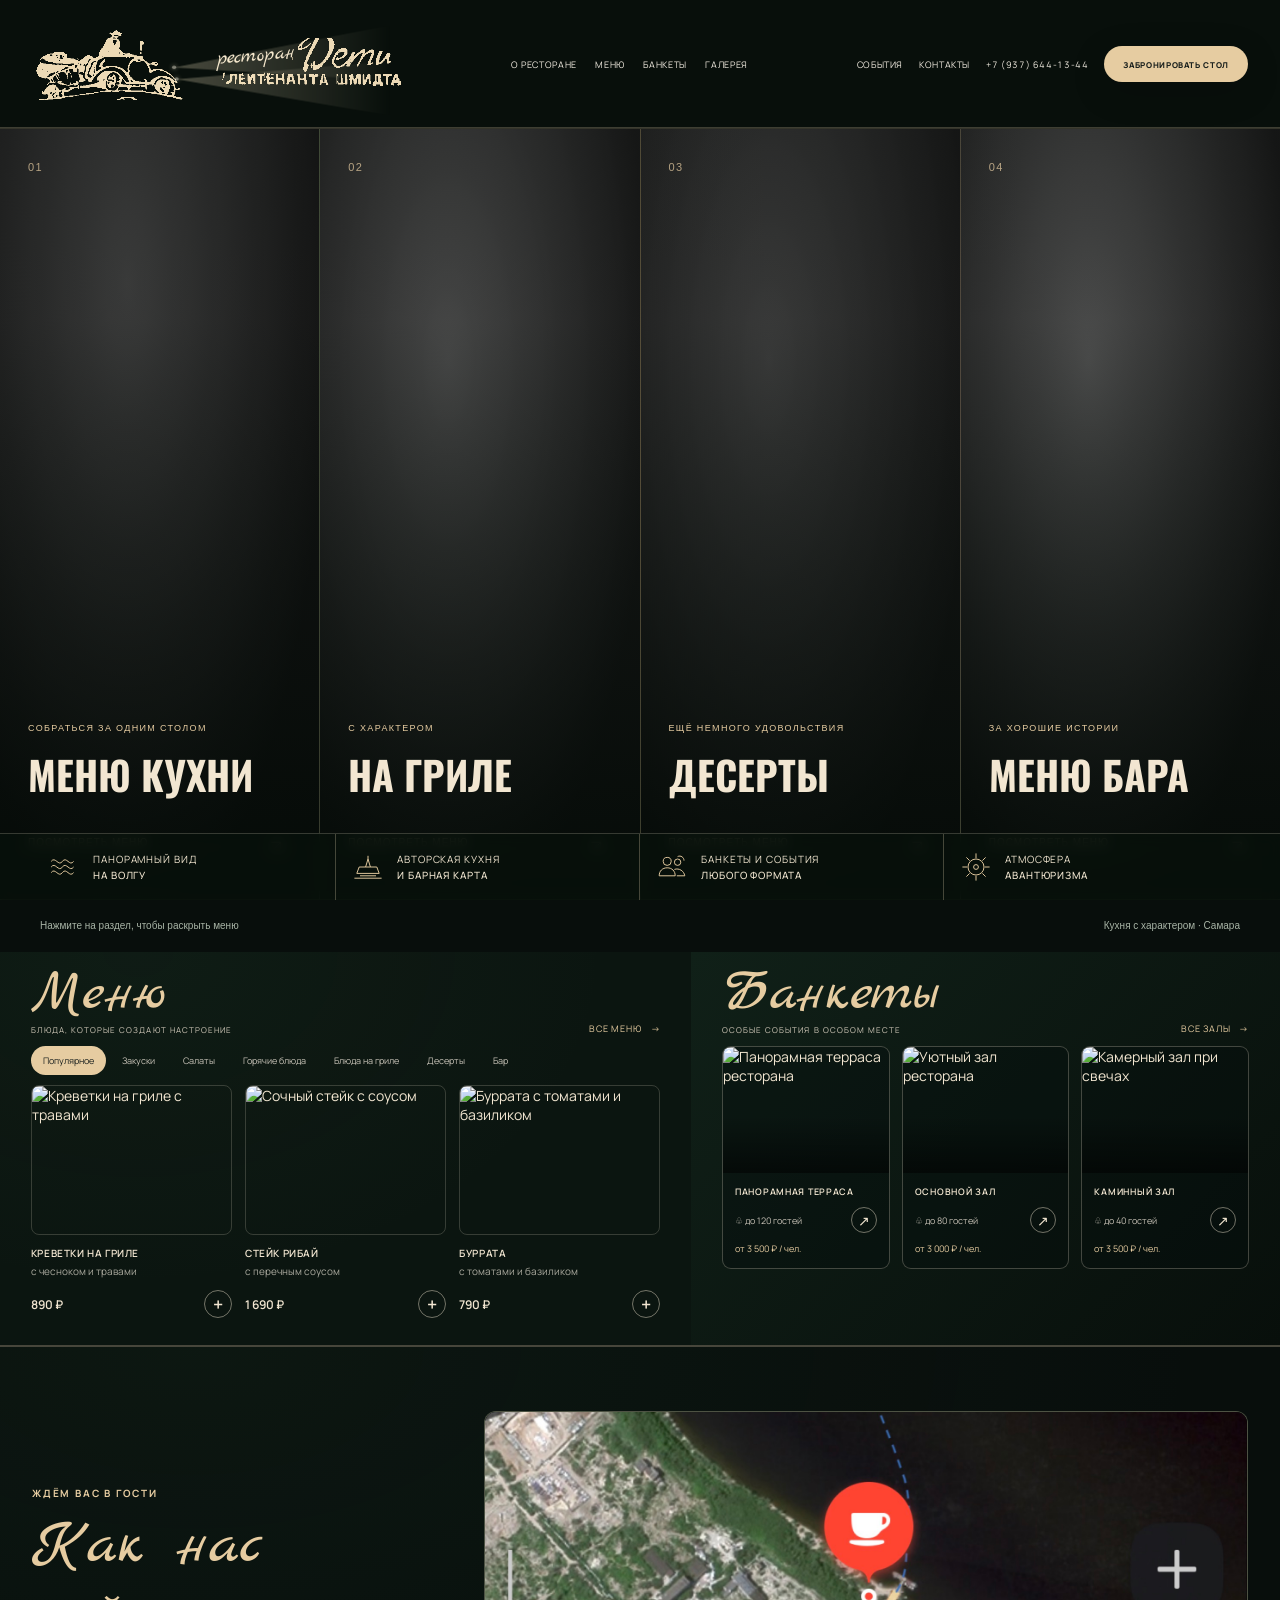
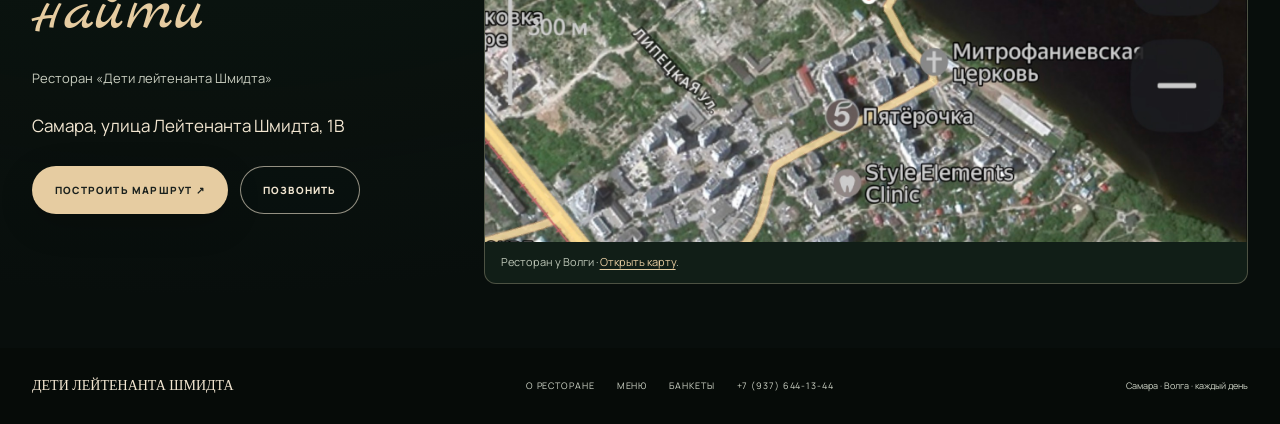
==== commit 42799a15: "Place expanding menu panels directly beneath homepage header" ====
--- a/index.html
+++ b/index.html
@@ -75,7 +75,7 @@
     .nav-left a,.nav-right>a:not(.button){color:#f4eee3;font-size:9px}
     .topbar .button{white-space:nowrap}
     html{scroll-behavior:auto!important}
-    *,*:before,*:after{animation:none!important;transition:none!important}
+
     .button:hover{transform:none}
     .dish:hover .dish-image img,.hall:hover .hall-photo img{transform:none}
     @media(max-width:1050px){.topbar-wrap,.topbar{height:116px}.brand-center{width:154px;height:109px;flex-basis:154px}.nav-left{gap:10px}.nav-right{gap:9px}.nav-left a,.nav-right>a:not(.button){font-size:8px}.topbar .button{padding:9px 12px;font-size:7px}}
@@ -147,6 +147,7 @@
     .location-map-image img{position:absolute;width:100%;height:auto;max-width:none;top:50%;transform:translateY(-50%)}
     @media(max-width:760px){.location-map-image{height:360px}.location-address{font-size:16px}}
   </style>
+<link rel="stylesheet" href="assets/home-menu.css">
 </head>
 <body>
   <div class="topbar-wrap" id="top">
@@ -165,20 +166,19 @@
       <div class="mobile-header"><button class="mobile-toggle" aria-label="Открыть меню" aria-expanded="false">☰</button><nav class="mobile-menu" aria-label="Мобильная навигация"><a href="#top">О ресторане</a><a href="#menu">Меню</a><a href="#banquets">Банкеты</a><a href="#banquets">Галерея и события</a><a href="tel:+79376441344">Контакты · +7 (937) 644-13-44</a></nav></div>
     </div>
   </div>
-  <header class="hero">
-    <div class="container hero-content">
-      <div class="hero-copy"><span class="script hero-script">Ресторан на Волге</span><h1>Где истории вкуснее</h1><p class="hero-text">Панорамный вид, авторская кухня, атмосфера приключений и лучшие моменты рядом — в «Детях лейтенанта Шмидта».</p><div class="hero-ctas"><a class="button button-gold" href="tel:+79376441344"><span>▦</span> Забронировать стол <span>→</span></a><a class="button button-outline" href="#menu"><span>Посмотреть меню</span><span>↗</span></a></div></div>
-    </div>
-    <div class="hero-bottom"><div class="container features">
+
+  <main>
+    <div class="home-menu" data-menu-app><h1 class="sr-only">Ресторан Дети лейтенанта Шмидта — меню</h1><section class="menu-panels" id="menu" aria-label="Выберите раздел меню"><button class="menu-panel" data-section="kitchen" aria-expanded="false" aria-controls="selected-menu"><img class="panel-photo" src="https://images.unsplash.com/photo-1608039829572-78524f79c4c7?auto=format&fit=crop&w=700&q=82" alt="" loading="eager"><span class="panel-shade"></span><span class="panel-number">01</span><span class="panel-content"><span class="panel-kicker">Собраться за одним столом</span><span class="panel-title">Меню кухни</span><span class="panel-description">Закуски, салаты и горячие блюда</span><span class="panel-open">Посмотреть меню <span><svg class="arrow-icon" viewBox="0 0 24 24" fill="none" stroke="currentColor" stroke-width="1.5" aria-hidden="true"><path d="M5 19 19 5M5 5h14v14"/></svg></span></span></span></button><button class="menu-panel" data-section="grill" aria-expanded="false" aria-controls="selected-menu"><img class="panel-photo" src="https://images.unsplash.com/photo-1546833999-b9f581a1996d?auto=format&fit=crop&w=700&q=82" alt="" loading="lazy"><span class="panel-shade"></span><span class="panel-number">02</span><span class="panel-content"><span class="panel-kicker">С характером</span><span class="panel-title">На гриле</span><span class="panel-description">Огонь, дым и насыщенный вкус</span><span class="panel-open">Посмотреть меню <span><svg class="arrow-icon" viewBox="0 0 24 24" fill="none" stroke="currentColor" stroke-width="1.5" aria-hidden="true"><path d="M5 19 19 5M5 5h14v14"/></svg></span></span></span></button><button class="menu-panel" data-section="dessert" aria-expanded="false" aria-controls="selected-menu"><img class="panel-photo" src="https://images.unsplash.com/photo-1578985545062-69928b1d9587?auto=format&fit=crop&w=700&q=82" alt="" loading="lazy"><span class="panel-shade"></span><span class="panel-number">03</span><span class="panel-content"><span class="panel-kicker">Ещё немного удовольствия</span><span class="panel-title">Десерты</span><span class="panel-description">Сладкая точка вашего вечера</span><span class="panel-open">Посмотреть меню <span><svg class="arrow-icon" viewBox="0 0 24 24" fill="none" stroke="currentColor" stroke-width="1.5" aria-hidden="true"><path d="M5 19 19 5M5 5h14v14"/></svg></span></span></span></button><button class="menu-panel" data-section="bar" aria-expanded="false" aria-controls="selected-menu"><img class="panel-photo" src="https://images.unsplash.com/photo-1513558161293-c9a59dd5c4f6?auto=format&fit=crop&w=700&q=82" alt="" loading="lazy"><span class="panel-shade"></span><span class="panel-number">04</span><span class="panel-content"><span class="panel-kicker">За хорошие истории</span><span class="panel-title">Меню бара</span><span class="panel-description">Лимонады и освежающие напитки</span><span class="panel-open">Посмотреть меню <span><svg class="arrow-icon" viewBox="0 0 24 24" fill="none" stroke="currentColor" stroke-width="1.5" aria-hidden="true"><path d="M5 19 19 5M5 5h14v14"/></svg></span></span></span></button></section><div class="wrap chooser-caption"><span>Нажмите на раздел, чтобы раскрыть меню</span><span>Кухня с характером · Самара</span></div>
+<section class="selected-menu" id="selected-menu" aria-labelledby="selection-heading" hidden><div class="wrap"><div class="selection-head"><div><p class="eyebrow" id="selection-kicker">Наше меню</p><h2 id="selection-heading" tabindex="-1">Меню кухни</h2></div><button class="close-selection" aria-label="Закрыть выбранное меню">Свернуть ×</button></div><div class="menu-controls"><div class="dish-filters" role="group" aria-label="Категории кухни"><button data-filter="all" aria-pressed="true">Всё меню</button><button data-filter="snack" aria-pressed="false">Закуски</button><button data-filter="salad" aria-pressed="false">Салаты</button><button data-filter="hot" aria-pressed="false">Горячее</button></div><label class="search-label"><span class="sr-only">Найти блюдо</span><input type="search" id="dish-search" placeholder="Найти блюдо" autocomplete="off"><span aria-hidden="true">⌕</span></label></div><p class="sr-only" id="menu-status" role="status" aria-live="polite"></p><div class="dish-grid" id="dish-grid"></div><p class="empty-state" hidden>Таких блюд не нашли. Попробуйте другое название.</p><p class="menu-note">Состав и наличие блюд уточняйте у официанта. Бронирование: <a href="tel:+79376441344">+7 (937) 644-13-44</a>.</p></div></section>
+<dialog id="dish-dialog" aria-labelledby="dialog-title"><button class="dialog-close" aria-label="Закрыть описание блюда">×</button><div class="dialog-image-wrap"><img id="dialog-image" alt=""><span class="dialog-image-fallback" aria-hidden="true">Дети</span></div><div class="dialog-copy"><p class="eyebrow">Дети лейтенанта Шмидта</p><h2 id="dialog-title"></h2><p id="dialog-note"></p><p id="dialog-price"></p><p class="dialog-hint">Состав и наличие уточняйте у официанта.</p></div></dialog></div><div class="hero-bottom"><div class="container features">
       <div class="feature"><svg class="feature-icon" viewBox="0 0 40 40" fill="none" stroke="currentColor" stroke-width="1.2"><path d="M4 13c5-7 9 7 14 0s9 7 14 0M4 20c5-7 9 7 14 0s9 7 14 0M4 27c5-7 9 7 14 0s9 7 14 0"/></svg><span>Панорамный вид<b>на Волгу</b></span></div>
       <div class="feature"><svg class="feature-icon" viewBox="0 0 40 40" fill="none" stroke="currentColor" stroke-width="1.2"><path d="M6 28h28l-3-8H9l-3 8ZM10 31h20M17 20l3-10 3 10M20 10V6"/><path d="M3 34h34"/></svg><span>Авторская кухня<b>и барная карта</b></span></div>
       <div class="feature"><svg class="feature-icon" viewBox="0 0 40 40" fill="none" stroke="currentColor" stroke-width="1.2"><circle cx="14" cy="13" r="5"/><circle cx="27" cy="14" r="4"/><path d="M4 31c0-6 4-10 10-10s10 4 10 10H4ZM23 23c6-2 12 2 13 8H26M27 7c4-2 8 1 8 5"/></svg><span>Банкеты и события<b>любого формата</b></span></div>
       <div class="feature"><svg class="feature-icon" viewBox="0 0 40 40" fill="none" stroke="currentColor" stroke-width="1.2"><circle cx="20" cy="20" r="10"/><circle cx="20" cy="20" r="3"/><path d="M20 3v6m0 22v6M3 20h6m22 0h6M8 8l4 4m16 16 4 4m0-24-4 4m-16 16-4 4"/></svg><span>Атмосфера<b>авантюризма</b></span></div>
     </div></div>
-  </header>
-  <main>
-    <section class="split-section" id="menu">
-      <div class="panel menu-panel"><div class="panel-head"><div><h2>Меню</h2><p class="panel-sub">Блюда, которые создают настроение</p></div><a class="text-link" href="#menu" data-show-all>Все меню <span>→</span></a></div>
+
+    <section class="split-section" id="menu-preview">
+      <div class="panel menu-panel"><div class="panel-head"><div><h2>Меню</h2><p class="panel-sub">Блюда, которые создают настроение</p></div><a class="text-link" href="#menu">Все меню <span>→</span></a></div>
         <div class="categories" role="tablist" aria-label="Категории меню"><button class="category active" data-category="all" role="tab" aria-selected="true">Популярное</button><button class="category" data-category="snack" role="tab" aria-selected="false">Закуски</button><button class="category" data-category="salad" role="tab" aria-selected="false">Салаты</button><button class="category" data-category="hot" role="tab" aria-selected="false">Горячие блюда</button><button class="category" data-category="grill" role="tab" aria-selected="false">Блюда на гриле</button><button class="category" data-category="dessert" role="tab" aria-selected="false">Десерты</button><button class="category" data-category="bar" role="tab" aria-selected="false">Бар</button></div>
         <div class="food-grid">
           <article class="dish" data-tags="all snack grill"><div class="dish-image"><img loading="lazy" src="https://images.unsplash.com/photo-1559737558-2f5a35f4523b?auto=format&fit=crop&w=700&q=82" alt="Креветки на гриле с травами"></div><h3 class="dish-title">Креветки на гриле</h3><div class="dish-note">с чесноком и травами</div><div class="dish-bottom"><span>890 ₽</span><button class="add" aria-label="Добавить креветки">+</button></div></article>
@@ -213,7 +213,7 @@
     const dishes=[...document.querySelectorAll('.dish')];
     function filterMenu(selected){dishes.forEach(dish=>{const tags=dish.dataset.tags.split(' ');dish.hidden=selected==='all'?!tags.includes('all'):!tags.includes(selected)})}
     categories.forEach(button=>button.addEventListener('click',()=>{categories.forEach(item=>{item.classList.remove('active');item.setAttribute('aria-selected','false')});button.classList.add('active');button.setAttribute('aria-selected','true');filterMenu(button.dataset.category)}));filterMenu('all');
-    document.querySelector('[data-show-all]').addEventListener('click',()=>document.querySelector('[data-category="all"]').click());
+    document.querySelector('[data-show-all]')?.addEventListener('click',()=>document.querySelector('[data-category="all"]').click());
     const basket=new Map();
     document.querySelectorAll('.add').forEach(button=>button.addEventListener('click',()=>{const dish=button.closest('.dish'),name=dish.querySelector('.dish-title').textContent;const count=(basket.get(name)||0)+1;basket.set(name,count);button.textContent=String(count);button.setAttribute('aria-label',`Добавлено: ${name}, ${count} шт.`);document.querySelector('#cartStatus').textContent=`${name} добавлено. В заказе ${[...basket.values()].reduce((a,b)=>a+b,0)} поз.`}));
 
@@ -233,5 +233,6 @@
     window.addEventListener('scroll',updateMasthead,{passive:true});updateMasthead();
   </script>
   <div id="cartStatus" class="sr-only" aria-live="polite"></div>
+<script src="assets/menu-data.js"></script><script src="assets/menu.js"></script>
 </body>
 </html>
--- a/assets/home-menu.css
+++ b/assets/home-menu.css
@@ -0,0 +1,6 @@
+@font-face{font-family:'Logo Script';src:url('fonts/marck-script-cyrillic-400-normal.woff2') format('woff2');font-display:swap;font-weight:400}@font-face{font-family:'Menu Display';src:url('fonts/oswald-cyrillic-700-normal.woff2') format('woff2');font-display:swap;font-weight:700;unicode-range:U+0400-052F,U+2DE0-2DFF,U+A640-A69F}@font-face{font-family:'Menu Display';src:url('fonts/oswald-latin-700-normal.woff2') format('woff2');font-display:swap;font-weight:700;unicode-range:U+0000-00FF,U+2000-206F,U+20AC,U+2122}.home-menu{--bg:#080e0c;--cream:#f2e6d1;--gold:#e6cca1;--line:rgba(230,204,161,.2);--header-height:110px;color-scheme:dark}.home-menu *{box-sizing:border-box}.home-menu{margin:0;background:var(--bg);color:var(--cream);font-family:Arial,sans-serif;-webkit-font-smoothing:antialiased}.home-menu{scroll-behavior:smooth;scroll-padding-top:calc(var(--header-height) + 18px)}.home-menu a{color:inherit;text-decoration:none}.home-menu button,.home-menu input{font:inherit}.home-menu button{cursor:pointer}.home-menu button,.home-menu a,.home-menu input{touch-action:manipulation}.home-menu button:focus-visible,.home-menu a:focus-visible,.home-menu input:focus-visible{outline:2px solid var(--gold);outline-offset:5px}.home-menu img{display:block;width:100%}.home-menu button{color:inherit}.home-menu button:disabled{cursor:default}.home-menu [hidden]{display:none!important}.home-menu .wrap{width:min(1320px,calc(100% - 80px));margin-inline:auto}.home-menu .sr-only{position:absolute;width:1px;height:1px;padding:0;overflow:hidden;clip-path:inset(50%);white-space:nowrap}.home-menu .skip-link{position:fixed;top:0;left:15px;transform:translateY(-150%);z-index:100;background:var(--gold);color:var(--bg);padding:15px}.home-menu .skip-link:focus{transform:none}.home-menu .eyebrow{font-size:10px;font-weight:700;letter-spacing:.18em;text-transform:uppercase;color:var(--gold)}.home-menu .menu-header{position:sticky;top:0;z-index:30;background:rgba(8,15,11,.98);border-bottom:1px solid var(--line);transition:background .35s}.home-menu .menu-header.is-scrolled{background:rgba(8,15,11,.76);backdrop-filter:blur(16px)}.home-menu .header-inner{display:flex;align-items:center;justify-content:space-between;gap:26px;min-height:var(--header-height)}.home-menu .brand-center{display:flex;align-items:center;gap:14px;position:relative;width:350px;flex:0 0 350px}.home-menu .logo-car{width:46%;height:auto;filter:brightness(0) invert(90%) sepia(18%) saturate(455%) hue-rotate(348deg) brightness(99%) contrast(87%)}.home-menu .logo-wordmark{width:calc(54% - 14px);display:block;position:relative;aspect-ratio:307/86}.home-menu .logo-lettering{width:100%;height:auto;filter:brightness(0) invert(90%) sepia(18%) saturate(455%) hue-rotate(348deg) brightness(99%) contrast(87%)}.home-menu .logo-restaurant-restored{position:absolute;left:0;top:16%;width:42%;font:20px/1 'Logo Script',cursive;color:#f3e6cd;transform:rotate(-5deg)}.home-menu .logo-light{position:absolute;inset:0;width:100%;height:100%;pointer-events:none;z-index:3}.home-menu .light-rays{opacity:.45;animation:logo-glow 5s ease-in-out infinite}.home-menu .headlights{filter:drop-shadow(0 0 3px #fff4cf)}@keyframes logo-glow{50%{opacity:.65}}.home-menu .desktop-nav{display:flex;gap:26px;font-size:11px;text-transform:uppercase;letter-spacing:.05em}.home-menu .desktop-nav a{padding-block:16px}.home-menu .desktop-nav a:hover,.home-menu .desktop-nav [aria-current]{color:var(--gold)}.home-menu .book-link,.home-menu .gold-button{display:inline-flex;align-items:center;justify-content:center;min-height:46px;padding:14px 22px;border:1px solid var(--gold);border-radius:999px;font-size:11px;color:var(--gold);white-space:nowrap;transition:background .25s,color .25s}.home-menu .book-link:hover,.home-menu .gold-button{background:var(--gold);color:var(--bg)}.home-menu .nav-toggle{display:none;border:1px solid var(--line);border-radius:50%;height:44px;width:44px;background:none;font-size:20px}.home-menu .mobile-nav{position:absolute;top:100%;left:0;right:0;background:#0c1710;padding:24px;display:grid;gap:8px;border-bottom:1px solid var(--line)}.home-menu .mobile-nav a{padding:14px;font-size:13px}.home-menu .menu-intro{padding:48px 0 46px;display:flex;justify-content:space-between;align-items:flex-end;gap:32px}.home-menu .back-link{display:inline-block;font-size:11px;color:#a8b5a8;margin-bottom:32px}.home-menu .menu-intro h1{font:700 clamp(44px,5.6vw,80px)/1.08 'Menu Display',Impact,sans-serif;text-transform:uppercase;letter-spacing:-.025em;margin:14px 0 0}.home-menu .menu-intro h1 em,.home-menu .menu-visit h2 em{font:400 1.15em/.95 'Logo Script',cursive;letter-spacing:0;text-transform:none;color:var(--gold)}.home-menu .intro-note{font-size:13px;line-height:1.9;color:#adb9ad;margin-bottom:8px}.home-menu .menu-panels{display:flex;min-height:550px;height:min(62vw,680px);max-height:75svh;border-block:1px solid var(--line);overflow:hidden}.home-menu .menu-panel{position:relative;flex:1;min-width:0;overflow:hidden;border:0;border-right:1px solid var(--line);border-radius:0;background:radial-gradient(ellipse at 40% 20%,#2b4935,#0d1811 75%);text-align:left;padding:0;transition:flex .8s cubic-bezier(.2,.75,.2,1),background .6s}.home-menu .menu-panel:last-child{border-right:0}.home-menu .menu-panel:nth-child(2){background:radial-gradient(ellipse at 40% 30%,#644d35,#141b12 75%)}.home-menu .menu-panel:nth-child(3){background:radial-gradient(ellipse at 40% 30%,#553c40,#111b14 75%)}.home-menu .menu-panel:nth-child(4){background:radial-gradient(ellipse at 40% 30%,#455c46,#101b14 75%)}.home-menu .panel-photo{position:absolute;inset:0;height:100%;object-fit:cover;filter:grayscale(1) brightness(.55);transform:scale(1.06);transition:filter .8s,transform 1.1s,opacity .5s}.home-menu .panel-photo.is-unavailable{opacity:0}.home-menu .panel-shade{position:absolute;inset:0;background:linear-gradient(180deg,rgba(2,9,5,.15),rgba(2,9,5,.12) 25%,rgba(2,9,5,.84));transition:opacity .7s}.home-menu .panel-number{position:absolute;top:32px;left:28px;font-size:11px;letter-spacing:.12em;color:var(--gold);opacity:.75}.home-menu .panel-content{position:absolute;bottom:42px;left:28px;right:28px;display:flex;flex-direction:column;align-items:flex-start}.home-menu .panel-kicker{font-size:9px;text-transform:uppercase;letter-spacing:.15em;color:var(--gold);line-height:1.6;margin-bottom:16px;white-space:nowrap}.home-menu .panel-title{font:700 clamp(28px,3.1vw,46px)/1.14 'Menu Display',Impact,sans-serif;text-transform:uppercase;max-width:230px}.home-menu .panel-description{font-size:12px;line-height:1.8;color:#e1e4d9;max-width:260px;margin-top:16px;opacity:0;max-height:0;overflow:hidden;transform:translateY(8px);transition:opacity .5s,max-height .5s,transform .5s}.home-menu .panel-open{margin-top:24px;font-size:10px;text-transform:uppercase;letter-spacing:.1em;display:flex;justify-content:space-between;width:100%;max-width:260px;gap:12px;color:var(--gold)}.home-menu .panel-open>span{font-size:19px}.home-menu .menu-panel.is-selected{flex:2.15}.home-menu .menu-panel.is-selected .panel-photo{filter:grayscale(0) brightness(.85);transform:scale(1)}.home-menu .menu-panel.is-selected .panel-description{opacity:1;max-height:80px;transform:none}.home-menu .menu-panel.is-selected .panel-shade{opacity:.8}@media(hover:hover){.home-menu .menu-panels:has(.menu-panel:hover) .menu-panel{flex:1}.home-menu .menu-panels:has(.menu-panel:hover) .menu-panel:hover{flex:2.15}.home-menu .menu-panel:hover .panel-photo{filter:grayscale(0) brightness(.85);transform:scale(1)}.home-menu .menu-panel:hover .panel-description{opacity:1;max-height:80px;transform:none}.home-menu .menu-panel:hover .panel-shade{opacity:.8}}.home-menu .chooser-caption{display:flex;justify-content:space-between;gap:20px;padding-block:18px;font-size:10px;color:#a7b3a5;line-height:1.6}.home-menu .selected-menu{padding:60px 0 35px;background:radial-gradient(ellipse at top left,rgba(38,77,49,.15),transparent 65%);animation:section-open .6s ease both}@keyframes section-open{from{opacity:0;transform:translateY(24px)}to{opacity:1;transform:none}}.home-menu .selection-head{display:flex;justify-content:space-between;align-items:center;gap:16px}.home-menu .selection-head h2{font:700 clamp(34px,4vw,56px)/1.1 'Menu Display',Impact,sans-serif;margin:12px 0 28px;text-transform:uppercase}.home-menu .close-selection{background:none;border:1px solid var(--line);border-radius:999px;padding:12px 18px;min-height:44px;font-size:11px}.home-menu .menu-controls{display:flex;align-items:center;justify-content:space-between;gap:18px;border-bottom:1px solid var(--line);padding:10px 0 24px}.home-menu .dish-filters{display:flex;gap:8px;overflow-x:auto;padding:6px;scrollbar-width:thin;max-width:100%}.home-menu .dish-filters button{background:none;white-space:nowrap;border:1px solid var(--line);border-radius:999px;padding:12px 18px;font-size:12px;min-height:44px;transition:background .25s,color .25s}.home-menu .dish-filters button[aria-pressed=true]{background:var(--gold);color:var(--bg);border-color:var(--gold)}.home-menu .search-label{display:flex;align-items:center;gap:8px;width:230px;flex-shrink:0;border:1px solid var(--line);border-radius:999px;padding-right:16px}.home-menu .search-label input{width:100%;min-height:44px;border:0;background:none;color:var(--cream);padding:12px 16px;border-radius:999px;font-size:12px}.home-menu .search-label>span:last-child{font-size:22px}.home-menu .dish-grid{display:grid;grid-template-columns:repeat(3,minmax(0,1fr));gap:36px 24px;padding:30px 0}.home-menu .menu-dish{min-width:0;animation:card-enter .5s ease both;animation-delay:calc(var(--order)*65ms)}@keyframes card-enter{from{opacity:0;transform:translateY(18px)}to{opacity:1;transform:none}}.home-menu .dish-button{display:block;width:100%;text-align:left;border:0;background:none;padding:0}.home-menu .dish-visual{display:block;position:relative;aspect-ratio:1.25;border-radius:4px;overflow:hidden;background:radial-gradient(ellipse at 30% 20%,#263f2b,#0e1b12 75%);border:1px solid var(--line)}.home-menu .dish-visual img{position:absolute;inset:0;width:100%;height:100%;object-fit:cover;transition:transform .65s;z-index:1}.home-menu .dish-visual .is-unavailable{opacity:0}.home-menu .dish-fallback{position:absolute;inset:0;display:grid;place-items:center;font:400 72px/1 'Logo Script',cursive;color:rgba(230,204,161,.25)}.home-menu .dish-detail-hint{position:absolute;z-index:2;right:14px;bottom:14px;width:35px;height:35px;border-radius:50%;display:grid;place-items:center;background:rgba(8,15,11,.75);border:1px solid var(--line);font-size:18px}.home-menu .dish-button:hover img{transform:scale(1.04)}.home-menu .dish-name{display:block;font:700 21px/1.35 'Menu Display',Impact,sans-serif;margin-top:16px;letter-spacing:.02em}.home-menu .dish-meta{display:flex;justify-content:space-between;gap:16px;font-size:12px;margin-top:10px;line-height:1.5;color:#adb9ad}.home-menu .dish-price{color:var(--gold);white-space:nowrap;font-weight:700}.home-menu .empty-state{padding:40px 0;color:#c1cabb;line-height:1.7}.home-menu .menu-note{font-size:11px;line-height:1.8;color:#a0af9f;border-top:1px solid var(--line);padding-top:22px}.home-menu .menu-note a{color:var(--gold)}.home-menu .menu-visit{padding-block:72px;display:flex;justify-content:space-between;align-items:center;gap:24px}.home-menu .menu-visit h2{font:700 clamp(33px,4vw,52px)/1.2 'Menu Display',Impact,sans-serif;margin:14px 0 20px}.home-menu .menu-visit>div>p:last-child{font-size:12px;color:#a9b6a6;line-height:1.8}.home-menu .menu-footer{border-top:1px solid var(--line);background:#060b08;padding:28px 0}.home-menu .menu-footer .wrap{display:flex;justify-content:space-between;gap:20px;font-size:11px;color:#b9c3b5;flex-wrap:wrap}body.dialog-open{overflow:hidden}.home-menu dialog{padding:0;border:1px solid var(--line);border-radius:8px;width:min(760px,calc(100% - 32px));max-height:90svh;overflow:auto;background:#0e1b13;color:var(--cream);box-shadow:0 24px 90px #0008}.home-menu dialog[open]{display:grid;grid-template-columns:1fr 1fr;animation:section-open .3s ease both}.home-menu dialog::backdrop{background:rgba(2,7,4,.8);backdrop-filter:blur(8px)}.home-menu .dialog-close{position:absolute;top:14px;right:14px;width:44px;height:44px;border:1px solid var(--line);border-radius:50%;z-index:3;background:#0b1510;color:var(--cream);font-size:25px}.home-menu .dialog-image-wrap{position:relative;min-height:360px;background:#1b3020}.home-menu .dialog-image-wrap img{position:absolute;inset:0;width:100%;height:100%;object-fit:cover;z-index:1}.home-menu .dialog-image-wrap img.is-unavailable{opacity:0}.home-menu .dialog-image-fallback{position:absolute;inset:0;display:grid;place-items:center;font:72px 'Logo Script',cursive;color:#ccb68880}.home-menu .dialog-copy{padding:70px 28px 32px}.home-menu .dialog-copy h2{font:700 30px/1.2 'Menu Display',Impact,sans-serif}.home-menu .dialog-copy p{font-size:13px;line-height:1.8;color:#bcc7b7}.home-menu .dialog-copy #dialog-price{font-size:22px;color:var(--gold)}.home-menu .dialog-copy .dialog-hint{font-size:11px;margin-top:30px}@media(max-width:1100px){.home-menu .desktop-nav{gap:18px;font-size:10px}.home-menu .brand-center{width:300px;flex-basis:300px}.home-menu .logo-restaurant-restored{font-size:18px}.home-menu .book-link{padding:12px 16px}.home-menu .wrap{width:calc(100% - 48px)}.home-menu .panel-content{left:20px;right:20px}.home-menu .panel-number{left:20px}.home-menu .panel-kicker{white-space:normal}.home-menu .panel-title{font-size:34px}}@media(max-width:900px){.home-menu .desktop-nav,.home-menu .book-link{display:none}.home-menu .nav-toggle{display:block;flex:0 0 44px}.home-menu .menu-panels{min-height:470px}.home-menu .panel-title{font-size:28px}.home-menu .panel-content{left:18px;right:18px}.home-menu .panel-open{font-size:9px}.home-menu .dish-grid{grid-template-columns:repeat(2,minmax(0,1fr))}.home-menu .intro-note{max-width:220px}}@media(max-width:640px){.home-menu{--header-height:88px}.home-menu .wrap{width:calc(100% - 32px)}.home-menu .header-inner{gap:12px}.home-menu .brand-center{width:min(280px,calc(100% - 56px));flex:0 1 280px;gap:8px}.home-menu .logo-wordmark{width:calc(54% - 8px)}.home-menu .logo-restaurant-restored{font-size:clamp(12px,3.8vw,17px)}.home-menu .menu-intro{padding:30px 0 32px;display:block}.home-menu .back-link{margin-bottom:22px;min-height:24px}.home-menu .menu-intro h1{font-size:clamp(43px,11vw,64px)}.home-menu .intro-note{font-size:12px;margin:22px 0 0;max-width:none}.home-menu .intro-note br{display:none}.home-menu .menu-panels{display:flex;flex-direction:column;min-height:0;height:auto;max-height:none;margin-inline:16px;border:1px solid var(--line);border-radius:6px}.home-menu .menu-panel{flex:none;min-height:155px;height:155px;width:100%;border-right:0;border-bottom:1px solid var(--line);transition:height .65s cubic-bezier(.2,.75,.2,1)}.home-menu .menu-panel:last-child{border-bottom:0}.home-menu .menu-panel.is-selected{flex:none;height:300px}.home-menu .panel-content{left:22px;right:22px;bottom:22px}.home-menu .panel-number{top:18px;left:auto;right:22px}.home-menu .panel-title{font-size:34px;max-width:none}.home-menu .panel-kicker{font-size:8px;margin-bottom:7px}.home-menu .panel-open{position:absolute;right:0;bottom:3px;width:auto;max-width:none;gap:12px;font-size:0;margin:0}.home-menu .panel-open>span{font-size:22px}.home-menu .menu-panel.is-selected .panel-open{position:static;margin-top:18px;font-size:10px}.home-menu .panel-description{font-size:12px;margin-top:0;max-width:280px}.home-menu .menu-panel.is-selected .panel-description{margin-top:12px}.home-menu .panel-photo{object-position:center 55%}.home-menu .chooser-caption{padding:16px 0}.home-menu .chooser-caption>span:last-child{display:none}.home-menu .selected-menu{padding:35px 0 20px}.home-menu .selection-head{align-items:flex-start}.home-menu .selection-head h2{font-size:34px;margin-bottom:20px}.home-menu .close-selection{font-size:10px;padding:12px;margin-top:10px}.home-menu .menu-controls{align-items:stretch;flex-direction:column;gap:14px;padding-top:0}.home-menu .dish-filters{margin-inline:-6px}.home-menu .dish-filters button{padding:10px 15px}.home-menu .search-label{width:100%}.home-menu .dish-grid{gap:28px 14px;padding-top:24px}.home-menu .dish-name{font-size:19px;margin-top:12px}.home-menu .dish-meta{flex-direction:column;gap:5px;font-size:11px}.home-menu .dish-visual{aspect-ratio:1}.home-menu .dish-fallback{font-size:50px}.home-menu .dish-detail-hint{width:30px;height:30px;right:9px;bottom:9px}.home-menu .menu-visit{padding-block:45px;flex-direction:column;align-items:flex-start}.home-menu .gold-button{width:100%;min-height:50px}.home-menu .menu-footer .wrap{flex-direction:column;gap:20px}.home-menu .menu-footer a{min-height:24px}.home-menu dialog[open]{display:block}.home-menu .dialog-image-wrap{min-height:0;height:250px}.home-menu .dialog-copy{padding:25px}.home-menu .dialog-copy h2{font-size:28px}.home-menu .dialog-close{background:rgba(8,15,11,.9)}}@media(max-width:359px){.home-menu .wrap{width:calc(100% - 28px)}.home-menu .menu-panels{margin-inline:14px}.home-menu .dish-grid{grid-template-columns:1fr}.home-menu .dish-visual{aspect-ratio:1.4}.home-menu .dish-meta{flex-direction:row}.home-menu .panel-title{font-size:30px}.home-menu .close-selection{font-size:0}.home-menu .close-selection:after{content:'×';font-size:20px}}@media(prefers-reduced-motion:reduce){.home-menu{scroll-behavior:auto}.home-menu *,.home-menu *:before,.home-menu *:after{animation:none!important;transition:none!important}}.home-menu .menu-panel:before{content:'';position:absolute;inset:0;background:inherit;filter:grayscale(1);transition:filter .8s}.home-menu .menu-panel.is-selected:before{filter:grayscale(0)}@media(hover:hover){.home-menu .menu-panel:hover:before{filter:grayscale(0)}}.home-menu .arrow-icon{width:16px;height:16px;flex:0 0 16px;display:inline-block;vertical-align:middle}.home-menu .book-link,.home-menu .gold-button{gap:10px}.home-menu .panel-open>span{display:flex;align-items:center}.home-menu .panel-open .arrow-icon{width:20px;height:20px}
+
+.home-menu{--header-height:128px}
+.home-menu .menu-panels{height:calc(100svh - 128px);max-height:none;min-height:500px}
+@media(max-width:920px){.home-menu{--header-height:112px}.home-menu .menu-panels{height:calc(100svh - 112px)}}
+@media(max-width:640px){.home-menu .menu-panels{height:auto;min-height:0;margin-top:16px}.home-menu{--header-height:96px}}
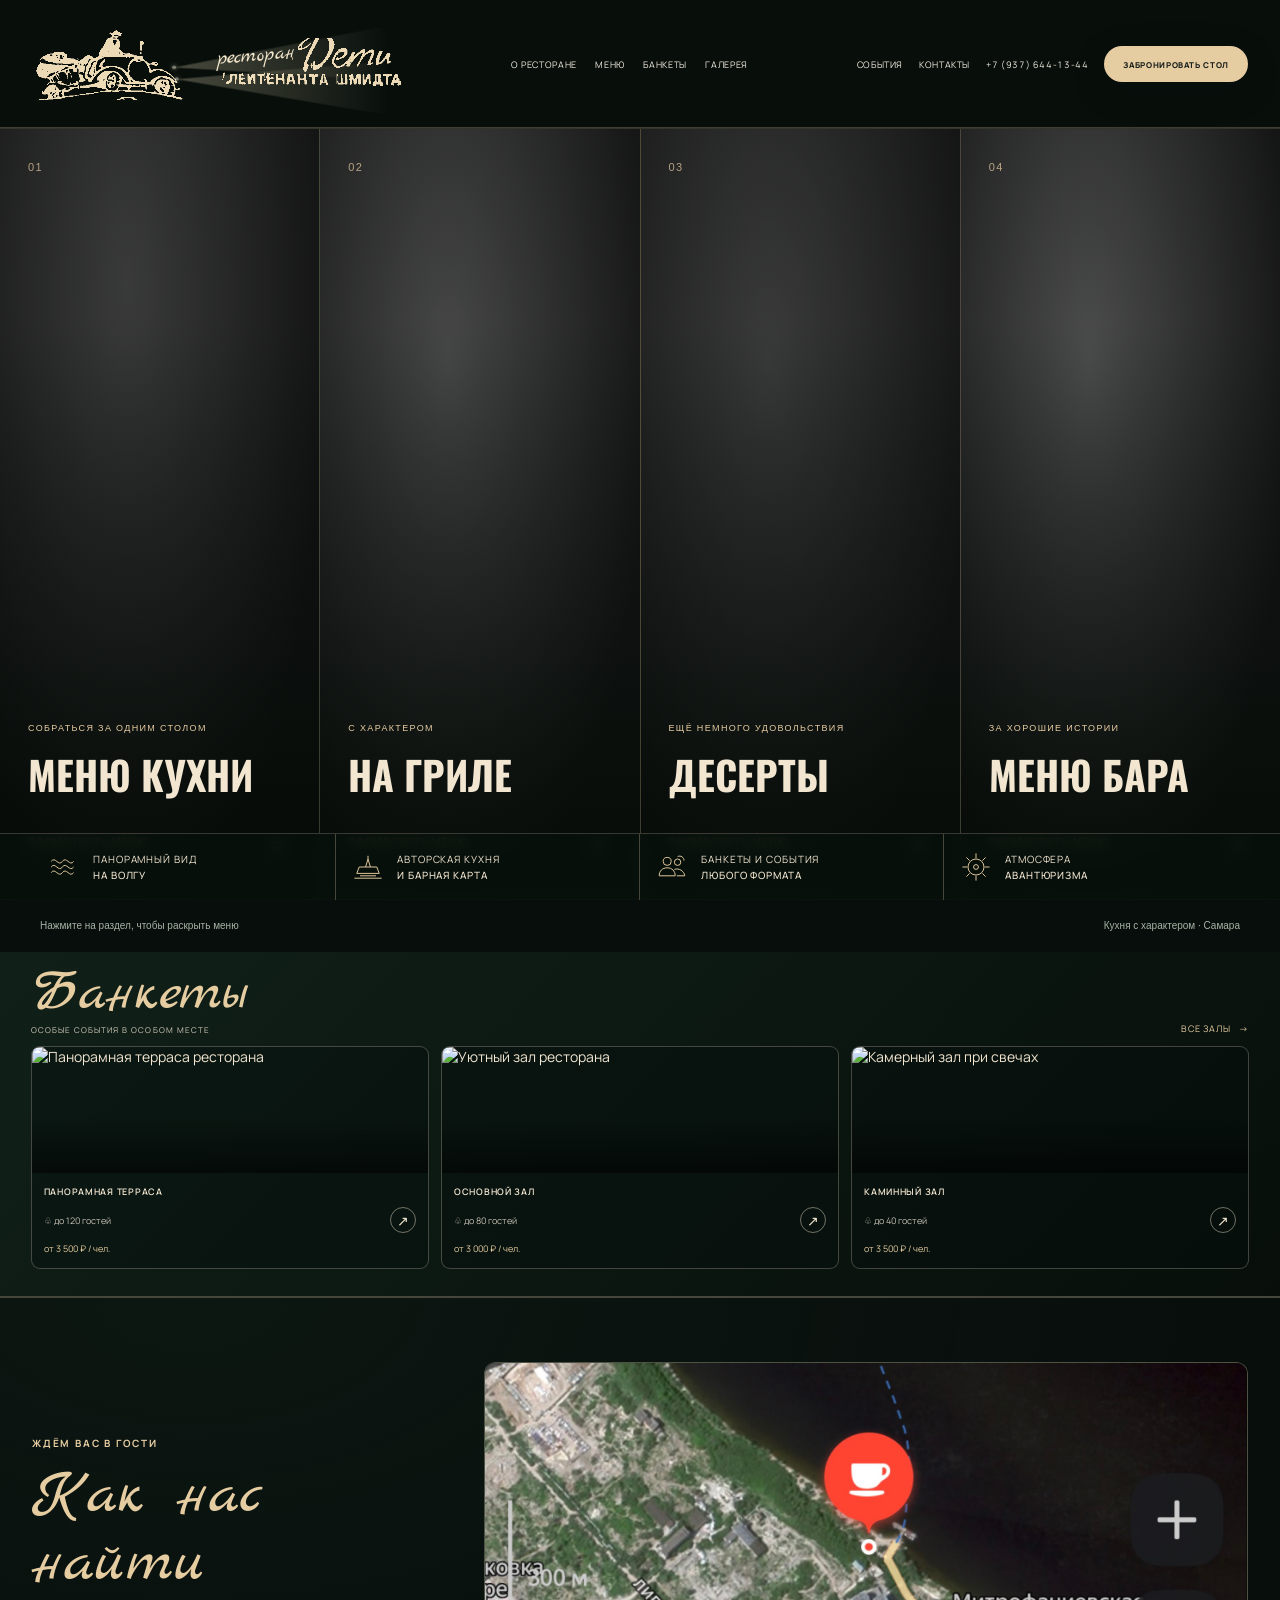
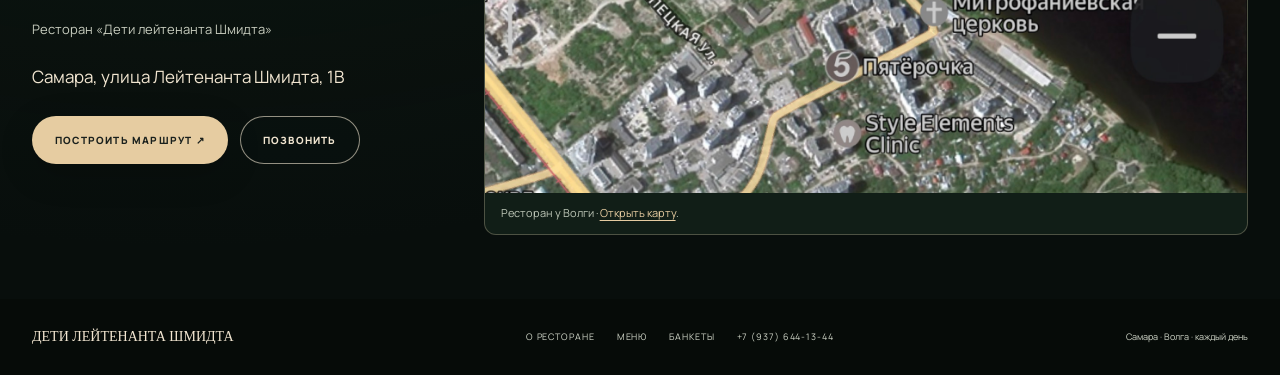
==== commit 23da87f7: "Remove duplicate lower menu section and expand banquet layout" ====
--- a/index.html
+++ b/index.html
@@ -146,6 +146,7 @@
     .location-map-image{display:block;position:relative;height:430px;overflow:hidden;background:#0b1510}
     .location-map-image img{position:absolute;width:100%;height:auto;max-width:none;top:50%;transform:translateY(-50%)}
     @media(max-width:760px){.location-map-image{height:360px}.location-address{font-size:16px}}
+    .banquet-section{grid-template-columns:1fr}
   </style>
 <link rel="stylesheet" href="assets/home-menu.css">
 </head>
@@ -177,17 +178,7 @@
       <div class="feature"><svg class="feature-icon" viewBox="0 0 40 40" fill="none" stroke="currentColor" stroke-width="1.2"><circle cx="20" cy="20" r="10"/><circle cx="20" cy="20" r="3"/><path d="M20 3v6m0 22v6M3 20h6m22 0h6M8 8l4 4m16 16 4 4m0-24-4 4m-16 16-4 4"/></svg><span>Атмосфера<b>авантюризма</b></span></div>
     </div></div>
 
-    <section class="split-section" id="menu-preview">
-      <div class="panel menu-panel"><div class="panel-head"><div><h2>Меню</h2><p class="panel-sub">Блюда, которые создают настроение</p></div><a class="text-link" href="#menu">Все меню <span>→</span></a></div>
-        <div class="categories" role="tablist" aria-label="Категории меню"><button class="category active" data-category="all" role="tab" aria-selected="true">Популярное</button><button class="category" data-category="snack" role="tab" aria-selected="false">Закуски</button><button class="category" data-category="salad" role="tab" aria-selected="false">Салаты</button><button class="category" data-category="hot" role="tab" aria-selected="false">Горячие блюда</button><button class="category" data-category="grill" role="tab" aria-selected="false">Блюда на гриле</button><button class="category" data-category="dessert" role="tab" aria-selected="false">Десерты</button><button class="category" data-category="bar" role="tab" aria-selected="false">Бар</button></div>
-        <div class="food-grid">
-          <article class="dish" data-tags="all snack grill"><div class="dish-image"><img loading="lazy" src="https://images.unsplash.com/photo-1559737558-2f5a35f4523b?auto=format&fit=crop&w=700&q=82" alt="Креветки на гриле с травами"></div><h3 class="dish-title">Креветки на гриле</h3><div class="dish-note">с чесноком и травами</div><div class="dish-bottom"><span>890 ₽</span><button class="add" aria-label="Добавить креветки">+</button></div></article>
-          <article class="dish" data-tags="all hot grill"><div class="dish-image"><img loading="lazy" src="https://images.unsplash.com/photo-1546833999-b9f581a1996d?auto=format&fit=crop&w=700&q=82" alt="Сочный стейк с соусом"></div><h3 class="dish-title">Стейк рибай</h3><div class="dish-note">с перечным соусом</div><div class="dish-bottom"><span>1 690 ₽</span><button class="add" aria-label="Добавить стейк">+</button></div></article>
-          <article class="dish" data-tags="all salad"><div class="dish-image"><img loading="lazy" src="https://images.unsplash.com/photo-1608039829572-78524f79c4c7?auto=format&fit=crop&w=700&q=82" alt="Буррата с томатами и базиликом"></div><h3 class="dish-title">Буррата</h3><div class="dish-note">с томатами и базиликом</div><div class="dish-bottom"><span>790 ₽</span><button class="add" aria-label="Добавить буррату">+</button></div></article>
-          <article class="dish" data-tags="dessert"><div class="dish-image"><img loading="lazy" src="https://images.unsplash.com/photo-1578985545062-69928b1d9587?auto=format&fit=crop&w=700&q=82" alt="Шоколадный торт"></div><h3 class="dish-title">Шоколадный торт</h3><div class="dish-note">сезонный десерт</div><div class="dish-bottom"><span>490 ₽</span><button class="add" aria-label="Добавить шоколадный торт">+</button></div></article>
-          <article class="dish" data-tags="bar"><div class="dish-image"><img loading="lazy" src="https://images.unsplash.com/photo-1513558161293-c9a59dd5c4f6?auto=format&fit=crop&w=700&q=82" alt="Освежающий лимонад"></div><h3 class="dish-title">Лимонад домашний</h3><div class="dish-note">цитрус, мята, содовая</div><div class="dish-bottom"><span>390 ₽</span><button class="add" aria-label="Добавить лимонад">+</button></div></article>
-        </div>
-      </div>
+    <section class="split-section banquet-section">
       <div class="panel banquet-panel" id="banquets"><div class="panel-head"><div><h2>Банкеты</h2><p class="panel-sub">Особые события в особом месте</p></div><a class="text-link" href="tel:+79376441344">Все залы <span>→</span></a></div>
         <div class="hall-grid">
           <article class="hall"><div class="hall-photo"><img loading="lazy" src="https://images.unsplash.com/photo-1519167758481-83f550bb49b3?auto=format&fit=crop&w=650&q=82" alt="Панорамная терраса ресторана"></div><div class="hall-info"><h3>Панорамная терраса</h3><div class="hall-meta"><span>♧ до 120 гостей</span><a class="round-arrow" href="tel:+79376441344" aria-label="Позвонить о террасе">↗</a></div><div class="hall-price">от 3 500 ₽ / чел.</div></div></article>
@@ -209,14 +200,6 @@
     const mobileMenu=document.querySelector('.mobile-menu');
     toggle.addEventListener('click',()=>{const open=mobileMenu.classList.toggle('open');toggle.setAttribute('aria-expanded',String(open));toggle.textContent=open?'×':'☰'});
     mobileMenu.querySelectorAll('a').forEach(a=>a.addEventListener('click',()=>{mobileMenu.classList.remove('open');toggle.setAttribute('aria-expanded','false');toggle.textContent='☰'}));
-    const categories=[...document.querySelectorAll('.category')];
-    const dishes=[...document.querySelectorAll('.dish')];
-    function filterMenu(selected){dishes.forEach(dish=>{const tags=dish.dataset.tags.split(' ');dish.hidden=selected==='all'?!tags.includes('all'):!tags.includes(selected)})}
-    categories.forEach(button=>button.addEventListener('click',()=>{categories.forEach(item=>{item.classList.remove('active');item.setAttribute('aria-selected','false')});button.classList.add('active');button.setAttribute('aria-selected','true');filterMenu(button.dataset.category)}));filterMenu('all');
-    document.querySelector('[data-show-all]')?.addEventListener('click',()=>document.querySelector('[data-category="all"]').click());
-    const basket=new Map();
-    document.querySelectorAll('.add').forEach(button=>button.addEventListener('click',()=>{const dish=button.closest('.dish'),name=dish.querySelector('.dish-title').textContent;const count=(basket.get(name)||0)+1;basket.set(name,count);button.textContent=String(count);button.setAttribute('aria-label',`Добавлено: ${name}, ${count} шт.`);document.querySelector('#cartStatus').textContent=`${name} добавлено. В заказе ${[...basket.values()].reduce((a,b)=>a+b,0)} поз.`}));
-
     const logo=document.querySelector('.brand-center');
     const reduceLogoMotion=window.matchMedia('(prefers-reduced-motion: reduce)');
     let logoScrollTimer;
@@ -232,7 +215,7 @@
     function updateMasthead(){masthead.classList.toggle('is-scrolled',window.scrollY>16)}
     window.addEventListener('scroll',updateMasthead,{passive:true});updateMasthead();
   </script>
-  <div id="cartStatus" class="sr-only" aria-live="polite"></div>
+
 <script src="assets/menu-data.js"></script><script src="assets/menu.js"></script>
 </body>
 </html>
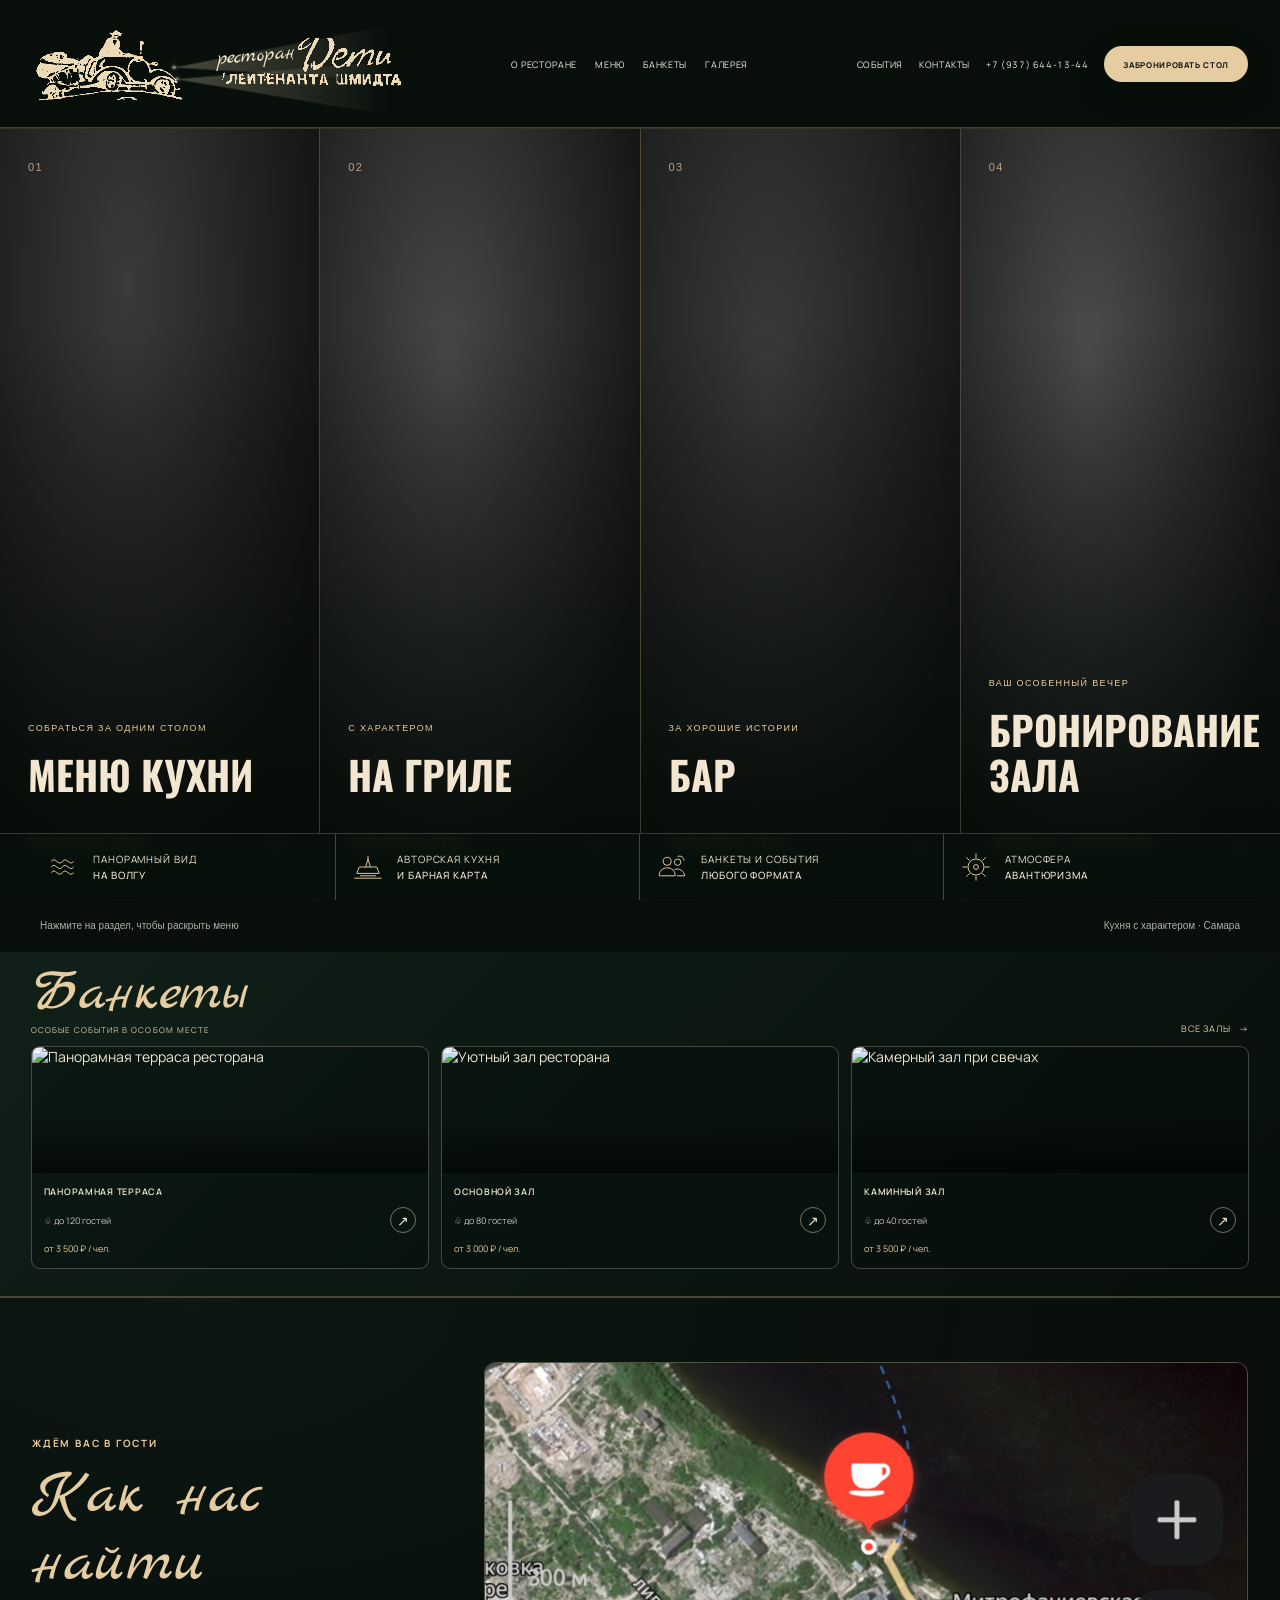
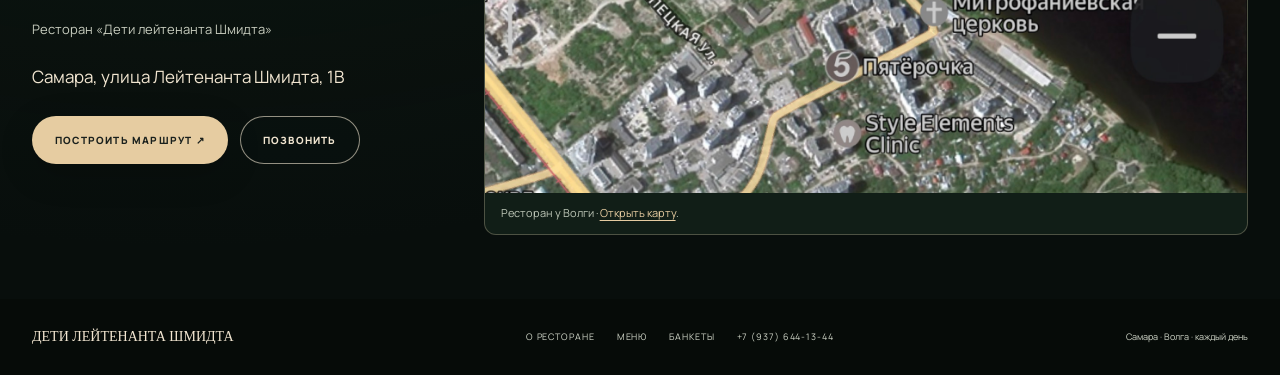
==== commit 9f085bcc: "Replace dessert and bar panels with bar and hall booking phone dialog" ====
--- a/index.html
+++ b/index.html
@@ -169,9 +169,9 @@
   </div>
 
   <main>
-    <div class="home-menu" data-menu-app><h1 class="sr-only">Ресторан Дети лейтенанта Шмидта — меню</h1><section class="menu-panels" id="menu" aria-label="Выберите раздел меню"><button class="menu-panel" data-section="kitchen" aria-expanded="false" aria-controls="selected-menu"><img class="panel-photo" src="https://images.unsplash.com/photo-1608039829572-78524f79c4c7?auto=format&fit=crop&w=700&q=82" alt="" loading="eager"><span class="panel-shade"></span><span class="panel-number">01</span><span class="panel-content"><span class="panel-kicker">Собраться за одним столом</span><span class="panel-title">Меню кухни</span><span class="panel-description">Закуски, салаты и горячие блюда</span><span class="panel-open">Посмотреть меню <span><svg class="arrow-icon" viewBox="0 0 24 24" fill="none" stroke="currentColor" stroke-width="1.5" aria-hidden="true"><path d="M5 19 19 5M5 5h14v14"/></svg></span></span></span></button><button class="menu-panel" data-section="grill" aria-expanded="false" aria-controls="selected-menu"><img class="panel-photo" src="https://images.unsplash.com/photo-1546833999-b9f581a1996d?auto=format&fit=crop&w=700&q=82" alt="" loading="lazy"><span class="panel-shade"></span><span class="panel-number">02</span><span class="panel-content"><span class="panel-kicker">С характером</span><span class="panel-title">На гриле</span><span class="panel-description">Огонь, дым и насыщенный вкус</span><span class="panel-open">Посмотреть меню <span><svg class="arrow-icon" viewBox="0 0 24 24" fill="none" stroke="currentColor" stroke-width="1.5" aria-hidden="true"><path d="M5 19 19 5M5 5h14v14"/></svg></span></span></span></button><button class="menu-panel" data-section="dessert" aria-expanded="false" aria-controls="selected-menu"><img class="panel-photo" src="https://images.unsplash.com/photo-1578985545062-69928b1d9587?auto=format&fit=crop&w=700&q=82" alt="" loading="lazy"><span class="panel-shade"></span><span class="panel-number">03</span><span class="panel-content"><span class="panel-kicker">Ещё немного удовольствия</span><span class="panel-title">Десерты</span><span class="panel-description">Сладкая точка вашего вечера</span><span class="panel-open">Посмотреть меню <span><svg class="arrow-icon" viewBox="0 0 24 24" fill="none" stroke="currentColor" stroke-width="1.5" aria-hidden="true"><path d="M5 19 19 5M5 5h14v14"/></svg></span></span></span></button><button class="menu-panel" data-section="bar" aria-expanded="false" aria-controls="selected-menu"><img class="panel-photo" src="https://images.unsplash.com/photo-1513558161293-c9a59dd5c4f6?auto=format&fit=crop&w=700&q=82" alt="" loading="lazy"><span class="panel-shade"></span><span class="panel-number">04</span><span class="panel-content"><span class="panel-kicker">За хорошие истории</span><span class="panel-title">Меню бара</span><span class="panel-description">Лимонады и освежающие напитки</span><span class="panel-open">Посмотреть меню <span><svg class="arrow-icon" viewBox="0 0 24 24" fill="none" stroke="currentColor" stroke-width="1.5" aria-hidden="true"><path d="M5 19 19 5M5 5h14v14"/></svg></span></span></span></button></section><div class="wrap chooser-caption"><span>Нажмите на раздел, чтобы раскрыть меню</span><span>Кухня с характером · Самара</span></div>
+    <div class="home-menu" data-menu-app><h1 class="sr-only">Ресторан Дети лейтенанта Шмидта — меню</h1><section class="menu-panels" id="menu" aria-label="Выберите раздел меню"><button class="menu-panel" data-section="kitchen" aria-expanded="false" aria-controls="selected-menu"><img class="panel-photo" src="https://images.unsplash.com/photo-1608039829572-78524f79c4c7?auto=format&fit=crop&w=700&q=82" alt="" loading="eager"><span class="panel-shade"></span><span class="panel-number">01</span><span class="panel-content"><span class="panel-kicker">Собраться за одним столом</span><span class="panel-title">Меню кухни</span><span class="panel-description">Закуски, салаты и горячие блюда</span><span class="panel-open">Посмотреть меню <span><svg class="arrow-icon" viewBox="0 0 24 24" fill="none" stroke="currentColor" stroke-width="1.5" aria-hidden="true"><path d="M5 19 19 5M5 5h14v14"/></svg></span></span></span></button><button class="menu-panel" data-section="grill" aria-expanded="false" aria-controls="selected-menu"><img class="panel-photo" src="https://images.unsplash.com/photo-1546833999-b9f581a1996d?auto=format&fit=crop&w=700&q=82" alt="" loading="lazy"><span class="panel-shade"></span><span class="panel-number">02</span><span class="panel-content"><span class="panel-kicker">С характером</span><span class="panel-title">На гриле</span><span class="panel-description">Огонь, дым и насыщенный вкус</span><span class="panel-open">Посмотреть меню <span><svg class="arrow-icon" viewBox="0 0 24 24" fill="none" stroke="currentColor" stroke-width="1.5" aria-hidden="true"><path d="M5 19 19 5M5 5h14v14"/></svg></span></span></span></button><button class="menu-panel" data-section="bar" aria-expanded="false" aria-controls="selected-menu"><img class="panel-photo" src="https://images.unsplash.com/photo-1513558161293-c9a59dd5c4f6?auto=format&fit=crop&w=700&q=82" alt="" loading="lazy"><span class="panel-shade"></span><span class="panel-number">03</span><span class="panel-content"><span class="panel-kicker">За хорошие истории</span><span class="panel-title">Бар</span><span class="panel-description">Лимонады и освежающие напитки</span><span class="panel-open">Посмотреть меню <span><svg class="arrow-icon" viewBox="0 0 24 24" fill="none" stroke="currentColor" stroke-width="1.5" aria-hidden="true"><path d="M5 19 19 5M5 5h14v14"/></svg></span></span></span></button><button class="menu-panel" data-section="booking" aria-expanded="false" aria-controls="booking-dialog" aria-haspopup="dialog"><img class="panel-photo" src="https://images.unsplash.com/photo-1519167758481-83f550bb49b3?auto=format&fit=crop&w=700&q=82" alt="" loading="lazy"><span class="panel-shade"></span><span class="panel-number">04</span><span class="panel-content"><span class="panel-kicker">Ваш особенный вечер</span><span class="panel-title">Бронирование зала</span><span class="panel-description">Подберём зал для вашего события</span><span class="panel-open">Связаться с рестораном <span><svg class="arrow-icon" viewBox="0 0 24 24" fill="none" stroke="currentColor" stroke-width="1.5" aria-hidden="true"><path d="M5 19 19 5M5 5h14v14"/></svg></span></span></span></button></section><div class="wrap chooser-caption"><span>Нажмите на раздел, чтобы раскрыть меню</span><span>Кухня с характером · Самара</span></div>
 <section class="selected-menu" id="selected-menu" aria-labelledby="selection-heading" hidden><div class="wrap"><div class="selection-head"><div><p class="eyebrow" id="selection-kicker">Наше меню</p><h2 id="selection-heading" tabindex="-1">Меню кухни</h2></div><button class="close-selection" aria-label="Закрыть выбранное меню">Свернуть ×</button></div><div class="menu-controls"><div class="dish-filters" role="group" aria-label="Категории кухни"><button data-filter="all" aria-pressed="true">Всё меню</button><button data-filter="snack" aria-pressed="false">Закуски</button><button data-filter="salad" aria-pressed="false">Салаты</button><button data-filter="hot" aria-pressed="false">Горячее</button></div><label class="search-label"><span class="sr-only">Найти блюдо</span><input type="search" id="dish-search" placeholder="Найти блюдо" autocomplete="off"><span aria-hidden="true">⌕</span></label></div><p class="sr-only" id="menu-status" role="status" aria-live="polite"></p><div class="dish-grid" id="dish-grid"></div><p class="empty-state" hidden>Таких блюд не нашли. Попробуйте другое название.</p><p class="menu-note">Состав и наличие блюд уточняйте у официанта. Бронирование: <a href="tel:+79376441344">+7 (937) 644-13-44</a>.</p></div></section>
-<dialog id="dish-dialog" aria-labelledby="dialog-title"><button class="dialog-close" aria-label="Закрыть описание блюда">×</button><div class="dialog-image-wrap"><img id="dialog-image" alt=""><span class="dialog-image-fallback" aria-hidden="true">Дети</span></div><div class="dialog-copy"><p class="eyebrow">Дети лейтенанта Шмидта</p><h2 id="dialog-title"></h2><p id="dialog-note"></p><p id="dialog-price"></p><p class="dialog-hint">Состав и наличие уточняйте у официанта.</p></div></dialog></div><div class="hero-bottom"><div class="container features">
+<dialog id="booking-dialog" class="booking-dialog" aria-labelledby="booking-title"><button class="booking-close" aria-label="Закрыть окно бронирования">×</button><div class="booking-content"><p class="eyebrow">Дети лейтенанта Шмидта</p><h2 id="booking-title">Бронирование зала</h2><p>Позвоните нам, чтобы выбрать зал и обсудить ваше событие.</p><a class="booking-phone" href="tel:+79376441344">+7 (937) 644-13-44</a><a class="gold-button" href="tel:+79376441344">Позвонить в ресторан</a><p class="booking-address">Самара, улица Лейтенанта Шмидта, 1В</p></div></dialog><dialog id="dish-dialog" aria-labelledby="dialog-title"><button class="dialog-close" aria-label="Закрыть описание блюда">×</button><div class="dialog-image-wrap"><img id="dialog-image" alt=""><span class="dialog-image-fallback" aria-hidden="true">Дети</span></div><div class="dialog-copy"><p class="eyebrow">Дети лейтенанта Шмидта</p><h2 id="dialog-title"></h2><p id="dialog-note"></p><p id="dialog-price"></p><p class="dialog-hint">Состав и наличие уточняйте у официанта.</p></div></dialog></div><div class="hero-bottom"><div class="container features">
       <div class="feature"><svg class="feature-icon" viewBox="0 0 40 40" fill="none" stroke="currentColor" stroke-width="1.2"><path d="M4 13c5-7 9 7 14 0s9 7 14 0M4 20c5-7 9 7 14 0s9 7 14 0M4 27c5-7 9 7 14 0s9 7 14 0"/></svg><span>Панорамный вид<b>на Волгу</b></span></div>
       <div class="feature"><svg class="feature-icon" viewBox="0 0 40 40" fill="none" stroke="currentColor" stroke-width="1.2"><path d="M6 28h28l-3-8H9l-3 8ZM10 31h20M17 20l3-10 3 10M20 10V6"/><path d="M3 34h34"/></svg><span>Авторская кухня<b>и барная карта</b></span></div>
       <div class="feature"><svg class="feature-icon" viewBox="0 0 40 40" fill="none" stroke="currentColor" stroke-width="1.2"><circle cx="14" cy="13" r="5"/><circle cx="27" cy="14" r="4"/><path d="M4 31c0-6 4-10 10-10s10 4 10 10H4ZM23 23c6-2 12 2 13 8H26M27 7c4-2 8 1 8 5"/></svg><span>Банкеты и события<b>любого формата</b></span></div>
--- a/assets/home-menu.css
+++ b/assets/home-menu.css
@@ -1,4 +1,4 @@
-@font-face{font-family:'Logo Script';src:url('fonts/marck-script-cyrillic-400-normal.woff2') format('woff2');font-display:swap;font-weight:400}@font-face{font-family:'Menu Display';src:url('fonts/oswald-cyrillic-700-normal.woff2') format('woff2');font-display:swap;font-weight:700;unicode-range:U+0400-052F,U+2DE0-2DFF,U+A640-A69F}@font-face{font-family:'Menu Display';src:url('fonts/oswald-latin-700-normal.woff2') format('woff2');font-display:swap;font-weight:700;unicode-range:U+0000-00FF,U+2000-206F,U+20AC,U+2122}.home-menu{--bg:#080e0c;--cream:#f2e6d1;--gold:#e6cca1;--line:rgba(230,204,161,.2);--header-height:110px;color-scheme:dark}.home-menu *{box-sizing:border-box}.home-menu{margin:0;background:var(--bg);color:var(--cream);font-family:Arial,sans-serif;-webkit-font-smoothing:antialiased}.home-menu{scroll-behavior:smooth;scroll-padding-top:calc(var(--header-height) + 18px)}.home-menu a{color:inherit;text-decoration:none}.home-menu button,.home-menu input{font:inherit}.home-menu button{cursor:pointer}.home-menu button,.home-menu a,.home-menu input{touch-action:manipulation}.home-menu button:focus-visible,.home-menu a:focus-visible,.home-menu input:focus-visible{outline:2px solid var(--gold);outline-offset:5px}.home-menu img{display:block;width:100%}.home-menu button{color:inherit}.home-menu button:disabled{cursor:default}.home-menu [hidden]{display:none!important}.home-menu .wrap{width:min(1320px,calc(100% - 80px));margin-inline:auto}.home-menu .sr-only{position:absolute;width:1px;height:1px;padding:0;overflow:hidden;clip-path:inset(50%);white-space:nowrap}.home-menu .skip-link{position:fixed;top:0;left:15px;transform:translateY(-150%);z-index:100;background:var(--gold);color:var(--bg);padding:15px}.home-menu .skip-link:focus{transform:none}.home-menu .eyebrow{font-size:10px;font-weight:700;letter-spacing:.18em;text-transform:uppercase;color:var(--gold)}.home-menu .menu-header{position:sticky;top:0;z-index:30;background:rgba(8,15,11,.98);border-bottom:1px solid var(--line);transition:background .35s}.home-menu .menu-header.is-scrolled{background:rgba(8,15,11,.76);backdrop-filter:blur(16px)}.home-menu .header-inner{display:flex;align-items:center;justify-content:space-between;gap:26px;min-height:var(--header-height)}.home-menu .brand-center{display:flex;align-items:center;gap:14px;position:relative;width:350px;flex:0 0 350px}.home-menu .logo-car{width:46%;height:auto;filter:brightness(0) invert(90%) sepia(18%) saturate(455%) hue-rotate(348deg) brightness(99%) contrast(87%)}.home-menu .logo-wordmark{width:calc(54% - 14px);display:block;position:relative;aspect-ratio:307/86}.home-menu .logo-lettering{width:100%;height:auto;filter:brightness(0) invert(90%) sepia(18%) saturate(455%) hue-rotate(348deg) brightness(99%) contrast(87%)}.home-menu .logo-restaurant-restored{position:absolute;left:0;top:16%;width:42%;font:20px/1 'Logo Script',cursive;color:#f3e6cd;transform:rotate(-5deg)}.home-menu .logo-light{position:absolute;inset:0;width:100%;height:100%;pointer-events:none;z-index:3}.home-menu .light-rays{opacity:.45;animation:logo-glow 5s ease-in-out infinite}.home-menu .headlights{filter:drop-shadow(0 0 3px #fff4cf)}@keyframes logo-glow{50%{opacity:.65}}.home-menu .desktop-nav{display:flex;gap:26px;font-size:11px;text-transform:uppercase;letter-spacing:.05em}.home-menu .desktop-nav a{padding-block:16px}.home-menu .desktop-nav a:hover,.home-menu .desktop-nav [aria-current]{color:var(--gold)}.home-menu .book-link,.home-menu .gold-button{display:inline-flex;align-items:center;justify-content:center;min-height:46px;padding:14px 22px;border:1px solid var(--gold);border-radius:999px;font-size:11px;color:var(--gold);white-space:nowrap;transition:background .25s,color .25s}.home-menu .book-link:hover,.home-menu .gold-button{background:var(--gold);color:var(--bg)}.home-menu .nav-toggle{display:none;border:1px solid var(--line);border-radius:50%;height:44px;width:44px;background:none;font-size:20px}.home-menu .mobile-nav{position:absolute;top:100%;left:0;right:0;background:#0c1710;padding:24px;display:grid;gap:8px;border-bottom:1px solid var(--line)}.home-menu .mobile-nav a{padding:14px;font-size:13px}.home-menu .menu-intro{padding:48px 0 46px;display:flex;justify-content:space-between;align-items:flex-end;gap:32px}.home-menu .back-link{display:inline-block;font-size:11px;color:#a8b5a8;margin-bottom:32px}.home-menu .menu-intro h1{font:700 clamp(44px,5.6vw,80px)/1.08 'Menu Display',Impact,sans-serif;text-transform:uppercase;letter-spacing:-.025em;margin:14px 0 0}.home-menu .menu-intro h1 em,.home-menu .menu-visit h2 em{font:400 1.15em/.95 'Logo Script',cursive;letter-spacing:0;text-transform:none;color:var(--gold)}.home-menu .intro-note{font-size:13px;line-height:1.9;color:#adb9ad;margin-bottom:8px}.home-menu .menu-panels{display:flex;min-height:550px;height:min(62vw,680px);max-height:75svh;border-block:1px solid var(--line);overflow:hidden}.home-menu .menu-panel{position:relative;flex:1;min-width:0;overflow:hidden;border:0;border-right:1px solid var(--line);border-radius:0;background:radial-gradient(ellipse at 40% 20%,#2b4935,#0d1811 75%);text-align:left;padding:0;transition:flex .8s cubic-bezier(.2,.75,.2,1),background .6s}.home-menu .menu-panel:last-child{border-right:0}.home-menu .menu-panel:nth-child(2){background:radial-gradient(ellipse at 40% 30%,#644d35,#141b12 75%)}.home-menu .menu-panel:nth-child(3){background:radial-gradient(ellipse at 40% 30%,#553c40,#111b14 75%)}.home-menu .menu-panel:nth-child(4){background:radial-gradient(ellipse at 40% 30%,#455c46,#101b14 75%)}.home-menu .panel-photo{position:absolute;inset:0;height:100%;object-fit:cover;filter:grayscale(1) brightness(.55);transform:scale(1.06);transition:filter .8s,transform 1.1s,opacity .5s}.home-menu .panel-photo.is-unavailable{opacity:0}.home-menu .panel-shade{position:absolute;inset:0;background:linear-gradient(180deg,rgba(2,9,5,.15),rgba(2,9,5,.12) 25%,rgba(2,9,5,.84));transition:opacity .7s}.home-menu .panel-number{position:absolute;top:32px;left:28px;font-size:11px;letter-spacing:.12em;color:var(--gold);opacity:.75}.home-menu .panel-content{position:absolute;bottom:42px;left:28px;right:28px;display:flex;flex-direction:column;align-items:flex-start}.home-menu .panel-kicker{font-size:9px;text-transform:uppercase;letter-spacing:.15em;color:var(--gold);line-height:1.6;margin-bottom:16px;white-space:nowrap}.home-menu .panel-title{font:700 clamp(28px,3.1vw,46px)/1.14 'Menu Display',Impact,sans-serif;text-transform:uppercase;max-width:230px}.home-menu .panel-description{font-size:12px;line-height:1.8;color:#e1e4d9;max-width:260px;margin-top:16px;opacity:0;max-height:0;overflow:hidden;transform:translateY(8px);transition:opacity .5s,max-height .5s,transform .5s}.home-menu .panel-open{margin-top:24px;font-size:10px;text-transform:uppercase;letter-spacing:.1em;display:flex;justify-content:space-between;width:100%;max-width:260px;gap:12px;color:var(--gold)}.home-menu .panel-open>span{font-size:19px}.home-menu .menu-panel.is-selected{flex:2.15}.home-menu .menu-panel.is-selected .panel-photo{filter:grayscale(0) brightness(.85);transform:scale(1)}.home-menu .menu-panel.is-selected .panel-description{opacity:1;max-height:80px;transform:none}.home-menu .menu-panel.is-selected .panel-shade{opacity:.8}@media(hover:hover){.home-menu .menu-panels:has(.menu-panel:hover) .menu-panel{flex:1}.home-menu .menu-panels:has(.menu-panel:hover) .menu-panel:hover{flex:2.15}.home-menu .menu-panel:hover .panel-photo{filter:grayscale(0) brightness(.85);transform:scale(1)}.home-menu .menu-panel:hover .panel-description{opacity:1;max-height:80px;transform:none}.home-menu .menu-panel:hover .panel-shade{opacity:.8}}.home-menu .chooser-caption{display:flex;justify-content:space-between;gap:20px;padding-block:18px;font-size:10px;color:#a7b3a5;line-height:1.6}.home-menu .selected-menu{padding:60px 0 35px;background:radial-gradient(ellipse at top left,rgba(38,77,49,.15),transparent 65%);animation:section-open .6s ease both}@keyframes section-open{from{opacity:0;transform:translateY(24px)}to{opacity:1;transform:none}}.home-menu .selection-head{display:flex;justify-content:space-between;align-items:center;gap:16px}.home-menu .selection-head h2{font:700 clamp(34px,4vw,56px)/1.1 'Menu Display',Impact,sans-serif;margin:12px 0 28px;text-transform:uppercase}.home-menu .close-selection{background:none;border:1px solid var(--line);border-radius:999px;padding:12px 18px;min-height:44px;font-size:11px}.home-menu .menu-controls{display:flex;align-items:center;justify-content:space-between;gap:18px;border-bottom:1px solid var(--line);padding:10px 0 24px}.home-menu .dish-filters{display:flex;gap:8px;overflow-x:auto;padding:6px;scrollbar-width:thin;max-width:100%}.home-menu .dish-filters button{background:none;white-space:nowrap;border:1px solid var(--line);border-radius:999px;padding:12px 18px;font-size:12px;min-height:44px;transition:background .25s,color .25s}.home-menu .dish-filters button[aria-pressed=true]{background:var(--gold);color:var(--bg);border-color:var(--gold)}.home-menu .search-label{display:flex;align-items:center;gap:8px;width:230px;flex-shrink:0;border:1px solid var(--line);border-radius:999px;padding-right:16px}.home-menu .search-label input{width:100%;min-height:44px;border:0;background:none;color:var(--cream);padding:12px 16px;border-radius:999px;font-size:12px}.home-menu .search-label>span:last-child{font-size:22px}.home-menu .dish-grid{display:grid;grid-template-columns:repeat(3,minmax(0,1fr));gap:36px 24px;padding:30px 0}.home-menu .menu-dish{min-width:0;animation:card-enter .5s ease both;animation-delay:calc(var(--order)*65ms)}@keyframes card-enter{from{opacity:0;transform:translateY(18px)}to{opacity:1;transform:none}}.home-menu .dish-button{display:block;width:100%;text-align:left;border:0;background:none;padding:0}.home-menu .dish-visual{display:block;position:relative;aspect-ratio:1.25;border-radius:4px;overflow:hidden;background:radial-gradient(ellipse at 30% 20%,#263f2b,#0e1b12 75%);border:1px solid var(--line)}.home-menu .dish-visual img{position:absolute;inset:0;width:100%;height:100%;object-fit:cover;transition:transform .65s;z-index:1}.home-menu .dish-visual .is-unavailable{opacity:0}.home-menu .dish-fallback{position:absolute;inset:0;display:grid;place-items:center;font:400 72px/1 'Logo Script',cursive;color:rgba(230,204,161,.25)}.home-menu .dish-detail-hint{position:absolute;z-index:2;right:14px;bottom:14px;width:35px;height:35px;border-radius:50%;display:grid;place-items:center;background:rgba(8,15,11,.75);border:1px solid var(--line);font-size:18px}.home-menu .dish-button:hover img{transform:scale(1.04)}.home-menu .dish-name{display:block;font:700 21px/1.35 'Menu Display',Impact,sans-serif;margin-top:16px;letter-spacing:.02em}.home-menu .dish-meta{display:flex;justify-content:space-between;gap:16px;font-size:12px;margin-top:10px;line-height:1.5;color:#adb9ad}.home-menu .dish-price{color:var(--gold);white-space:nowrap;font-weight:700}.home-menu .empty-state{padding:40px 0;color:#c1cabb;line-height:1.7}.home-menu .menu-note{font-size:11px;line-height:1.8;color:#a0af9f;border-top:1px solid var(--line);padding-top:22px}.home-menu .menu-note a{color:var(--gold)}.home-menu .menu-visit{padding-block:72px;display:flex;justify-content:space-between;align-items:center;gap:24px}.home-menu .menu-visit h2{font:700 clamp(33px,4vw,52px)/1.2 'Menu Display',Impact,sans-serif;margin:14px 0 20px}.home-menu .menu-visit>div>p:last-child{font-size:12px;color:#a9b6a6;line-height:1.8}.home-menu .menu-footer{border-top:1px solid var(--line);background:#060b08;padding:28px 0}.home-menu .menu-footer .wrap{display:flex;justify-content:space-between;gap:20px;font-size:11px;color:#b9c3b5;flex-wrap:wrap}body.dialog-open{overflow:hidden}.home-menu dialog{padding:0;border:1px solid var(--line);border-radius:8px;width:min(760px,calc(100% - 32px));max-height:90svh;overflow:auto;background:#0e1b13;color:var(--cream);box-shadow:0 24px 90px #0008}.home-menu dialog[open]{display:grid;grid-template-columns:1fr 1fr;animation:section-open .3s ease both}.home-menu dialog::backdrop{background:rgba(2,7,4,.8);backdrop-filter:blur(8px)}.home-menu .dialog-close{position:absolute;top:14px;right:14px;width:44px;height:44px;border:1px solid var(--line);border-radius:50%;z-index:3;background:#0b1510;color:var(--cream);font-size:25px}.home-menu .dialog-image-wrap{position:relative;min-height:360px;background:#1b3020}.home-menu .dialog-image-wrap img{position:absolute;inset:0;width:100%;height:100%;object-fit:cover;z-index:1}.home-menu .dialog-image-wrap img.is-unavailable{opacity:0}.home-menu .dialog-image-fallback{position:absolute;inset:0;display:grid;place-items:center;font:72px 'Logo Script',cursive;color:#ccb68880}.home-menu .dialog-copy{padding:70px 28px 32px}.home-menu .dialog-copy h2{font:700 30px/1.2 'Menu Display',Impact,sans-serif}.home-menu .dialog-copy p{font-size:13px;line-height:1.8;color:#bcc7b7}.home-menu .dialog-copy #dialog-price{font-size:22px;color:var(--gold)}.home-menu .dialog-copy .dialog-hint{font-size:11px;margin-top:30px}@media(max-width:1100px){.home-menu .desktop-nav{gap:18px;font-size:10px}.home-menu .brand-center{width:300px;flex-basis:300px}.home-menu .logo-restaurant-restored{font-size:18px}.home-menu .book-link{padding:12px 16px}.home-menu .wrap{width:calc(100% - 48px)}.home-menu .panel-content{left:20px;right:20px}.home-menu .panel-number{left:20px}.home-menu .panel-kicker{white-space:normal}.home-menu .panel-title{font-size:34px}}@media(max-width:900px){.home-menu .desktop-nav,.home-menu .book-link{display:none}.home-menu .nav-toggle{display:block;flex:0 0 44px}.home-menu .menu-panels{min-height:470px}.home-menu .panel-title{font-size:28px}.home-menu .panel-content{left:18px;right:18px}.home-menu .panel-open{font-size:9px}.home-menu .dish-grid{grid-template-columns:repeat(2,minmax(0,1fr))}.home-menu .intro-note{max-width:220px}}@media(max-width:640px){.home-menu{--header-height:88px}.home-menu .wrap{width:calc(100% - 32px)}.home-menu .header-inner{gap:12px}.home-menu .brand-center{width:min(280px,calc(100% - 56px));flex:0 1 280px;gap:8px}.home-menu .logo-wordmark{width:calc(54% - 8px)}.home-menu .logo-restaurant-restored{font-size:clamp(12px,3.8vw,17px)}.home-menu .menu-intro{padding:30px 0 32px;display:block}.home-menu .back-link{margin-bottom:22px;min-height:24px}.home-menu .menu-intro h1{font-size:clamp(43px,11vw,64px)}.home-menu .intro-note{font-size:12px;margin:22px 0 0;max-width:none}.home-menu .intro-note br{display:none}.home-menu .menu-panels{display:flex;flex-direction:column;min-height:0;height:auto;max-height:none;margin-inline:16px;border:1px solid var(--line);border-radius:6px}.home-menu .menu-panel{flex:none;min-height:155px;height:155px;width:100%;border-right:0;border-bottom:1px solid var(--line);transition:height .65s cubic-bezier(.2,.75,.2,1)}.home-menu .menu-panel:last-child{border-bottom:0}.home-menu .menu-panel.is-selected{flex:none;height:300px}.home-menu .panel-content{left:22px;right:22px;bottom:22px}.home-menu .panel-number{top:18px;left:auto;right:22px}.home-menu .panel-title{font-size:34px;max-width:none}.home-menu .panel-kicker{font-size:8px;margin-bottom:7px}.home-menu .panel-open{position:absolute;right:0;bottom:3px;width:auto;max-width:none;gap:12px;font-size:0;margin:0}.home-menu .panel-open>span{font-size:22px}.home-menu .menu-panel.is-selected .panel-open{position:static;margin-top:18px;font-size:10px}.home-menu .panel-description{font-size:12px;margin-top:0;max-width:280px}.home-menu .menu-panel.is-selected .panel-description{margin-top:12px}.home-menu .panel-photo{object-position:center 55%}.home-menu .chooser-caption{padding:16px 0}.home-menu .chooser-caption>span:last-child{display:none}.home-menu .selected-menu{padding:35px 0 20px}.home-menu .selection-head{align-items:flex-start}.home-menu .selection-head h2{font-size:34px;margin-bottom:20px}.home-menu .close-selection{font-size:10px;padding:12px;margin-top:10px}.home-menu .menu-controls{align-items:stretch;flex-direction:column;gap:14px;padding-top:0}.home-menu .dish-filters{margin-inline:-6px}.home-menu .dish-filters button{padding:10px 15px}.home-menu .search-label{width:100%}.home-menu .dish-grid{gap:28px 14px;padding-top:24px}.home-menu .dish-name{font-size:19px;margin-top:12px}.home-menu .dish-meta{flex-direction:column;gap:5px;font-size:11px}.home-menu .dish-visual{aspect-ratio:1}.home-menu .dish-fallback{font-size:50px}.home-menu .dish-detail-hint{width:30px;height:30px;right:9px;bottom:9px}.home-menu .menu-visit{padding-block:45px;flex-direction:column;align-items:flex-start}.home-menu .gold-button{width:100%;min-height:50px}.home-menu .menu-footer .wrap{flex-direction:column;gap:20px}.home-menu .menu-footer a{min-height:24px}.home-menu dialog[open]{display:block}.home-menu .dialog-image-wrap{min-height:0;height:250px}.home-menu .dialog-copy{padding:25px}.home-menu .dialog-copy h2{font-size:28px}.home-menu .dialog-close{background:rgba(8,15,11,.9)}}@media(max-width:359px){.home-menu .wrap{width:calc(100% - 28px)}.home-menu .menu-panels{margin-inline:14px}.home-menu .dish-grid{grid-template-columns:1fr}.home-menu .dish-visual{aspect-ratio:1.4}.home-menu .dish-meta{flex-direction:row}.home-menu .panel-title{font-size:30px}.home-menu .close-selection{font-size:0}.home-menu .close-selection:after{content:'×';font-size:20px}}@media(prefers-reduced-motion:reduce){.home-menu{scroll-behavior:auto}.home-menu *,.home-menu *:before,.home-menu *:after{animation:none!important;transition:none!important}}.home-menu .menu-panel:before{content:'';position:absolute;inset:0;background:inherit;filter:grayscale(1);transition:filter .8s}.home-menu .menu-panel.is-selected:before{filter:grayscale(0)}@media(hover:hover){.home-menu .menu-panel:hover:before{filter:grayscale(0)}}.home-menu .arrow-icon{width:16px;height:16px;flex:0 0 16px;display:inline-block;vertical-align:middle}.home-menu .book-link,.home-menu .gold-button{gap:10px}.home-menu .panel-open>span{display:flex;align-items:center}.home-menu .panel-open .arrow-icon{width:20px;height:20px}
+@font-face{font-family:'Logo Script';src:url('fonts/marck-script-cyrillic-400-normal.woff2') format('woff2');font-display:swap;font-weight:400}@font-face{font-family:'Menu Display';src:url('fonts/oswald-cyrillic-700-normal.woff2') format('woff2');font-display:swap;font-weight:700;unicode-range:U+0400-052F,U+2DE0-2DFF,U+A640-A69F}@font-face{font-family:'Menu Display';src:url('fonts/oswald-latin-700-normal.woff2') format('woff2');font-display:swap;font-weight:700;unicode-range:U+0000-00FF,U+2000-206F,U+20AC,U+2122}.home-menu{--bg:#080e0c;--cream:#f2e6d1;--gold:#e6cca1;--line:rgba(230,204,161,.2);--header-height:110px;color-scheme:dark}.home-menu *{box-sizing:border-box}.home-menu{margin:0;background:var(--bg);color:var(--cream);font-family:Arial,sans-serif;-webkit-font-smoothing:antialiased}.home-menu{scroll-behavior:smooth;scroll-padding-top:calc(var(--header-height) + 18px)}.home-menu a{color:inherit;text-decoration:none}.home-menu button,.home-menu input{font:inherit}.home-menu button{cursor:pointer}.home-menu button,.home-menu a,.home-menu input{touch-action:manipulation}.home-menu button:focus-visible,.home-menu a:focus-visible,.home-menu input:focus-visible{outline:2px solid var(--gold);outline-offset:5px}.home-menu img{display:block;width:100%}.home-menu button{color:inherit}.home-menu button:disabled{cursor:default}.home-menu [hidden]{display:none!important}.home-menu .wrap{width:min(1320px,calc(100% - 80px));margin-inline:auto}.home-menu .sr-only{position:absolute;width:1px;height:1px;padding:0;overflow:hidden;clip-path:inset(50%);white-space:nowrap}.home-menu .skip-link{position:fixed;top:0;left:15px;transform:translateY(-150%);z-index:100;background:var(--gold);color:var(--bg);padding:15px}.home-menu .skip-link:focus{transform:none}.home-menu .eyebrow{font-size:10px;font-weight:700;letter-spacing:.18em;text-transform:uppercase;color:var(--gold)}.home-menu .menu-header{position:sticky;top:0;z-index:30;background:rgba(8,15,11,.98);border-bottom:1px solid var(--line);transition:background .35s}.home-menu .menu-header.is-scrolled{background:rgba(8,15,11,.76);backdrop-filter:blur(16px)}.home-menu .header-inner{display:flex;align-items:center;justify-content:space-between;gap:26px;min-height:var(--header-height)}.home-menu .brand-center{display:flex;align-items:center;gap:14px;position:relative;width:350px;flex:0 0 350px}.home-menu .logo-car{width:46%;height:auto;filter:brightness(0) invert(90%) sepia(18%) saturate(455%) hue-rotate(348deg) brightness(99%) contrast(87%)}.home-menu .logo-wordmark{width:calc(54% - 14px);display:block;position:relative;aspect-ratio:307/86}.home-menu .logo-lettering{width:100%;height:auto;filter:brightness(0) invert(90%) sepia(18%) saturate(455%) hue-rotate(348deg) brightness(99%) contrast(87%)}.home-menu .logo-restaurant-restored{position:absolute;left:0;top:16%;width:42%;font:20px/1 'Logo Script',cursive;color:#f3e6cd;transform:rotate(-5deg)}.home-menu .logo-light{position:absolute;inset:0;width:100%;height:100%;pointer-events:none;z-index:3}.home-menu .light-rays{opacity:.45;animation:logo-glow 5s ease-in-out infinite}.home-menu .headlights{filter:drop-shadow(0 0 3px #fff4cf)}@keyframes logo-glow{50%{opacity:.65}}.home-menu .desktop-nav{display:flex;gap:26px;font-size:11px;text-transform:uppercase;letter-spacing:.05em}.home-menu .desktop-nav a{padding-block:16px}.home-menu .desktop-nav a:hover,.home-menu .desktop-nav [aria-current]{color:var(--gold)}.home-menu .book-link,.home-menu .gold-button{display:inline-flex;align-items:center;justify-content:center;min-height:46px;padding:14px 22px;border:1px solid var(--gold);border-radius:999px;font-size:11px;color:var(--gold);white-space:nowrap;transition:background .25s,color .25s}.home-menu .book-link:hover,.home-menu .gold-button{background:var(--gold);color:var(--bg)}.home-menu .nav-toggle{display:none;border:1px solid var(--line);border-radius:50%;height:44px;width:44px;background:none;font-size:20px}.home-menu .mobile-nav{position:absolute;top:100%;left:0;right:0;background:#0c1710;padding:24px;display:grid;gap:8px;border-bottom:1px solid var(--line)}.home-menu .mobile-nav a{padding:14px;font-size:13px}.home-menu .menu-intro{padding:48px 0 46px;display:flex;justify-content:space-between;align-items:flex-end;gap:32px}.home-menu .back-link{display:inline-block;font-size:11px;color:#a8b5a8;margin-bottom:32px}.home-menu .menu-intro h1{font:700 clamp(44px,5.6vw,80px)/1.08 'Menu Display',Impact,sans-serif;text-transform:uppercase;letter-spacing:-.025em;margin:14px 0 0}.home-menu .menu-intro h1 em,.home-menu .menu-visit h2 em{font:400 1.15em/.95 'Logo Script',cursive;letter-spacing:0;text-transform:none;color:var(--gold)}.home-menu .intro-note{font-size:13px;line-height:1.9;color:#adb9ad;margin-bottom:8px}.home-menu .menu-panels{display:flex;min-height:550px;height:min(62vw,680px);max-height:75svh;border-block:1px solid var(--line);overflow:hidden}.home-menu .menu-panel{position:relative;flex:1;min-width:0;overflow:hidden;border:0;border-right:1px solid var(--line);border-radius:0;background:radial-gradient(ellipse at 40% 20%,#2b4935,#0d1811 75%);text-align:left;padding:0;transition:flex .8s cubic-bezier(.2,.75,.2,1),background .6s}.home-menu .menu-panel:last-child{border-right:0}.home-menu .menu-panel:nth-child(2){background:radial-gradient(ellipse at 40% 30%,#644d35,#141b12 75%)}.home-menu .menu-panel:nth-child(3){background:radial-gradient(ellipse at 40% 30%,#553c40,#111b14 75%)}.home-menu .menu-panel:nth-child(4){background:radial-gradient(ellipse at 40% 30%,#455c46,#101b14 75%)}.home-menu .panel-photo{position:absolute;inset:0;height:100%;object-fit:cover;filter:grayscale(1) brightness(.55);transform:scale(1.06);transition:filter .8s,transform 1.1s,opacity .5s}.home-menu .panel-photo.is-unavailable{opacity:0}.home-menu .panel-shade{position:absolute;inset:0;background:linear-gradient(180deg,rgba(2,9,5,.15),rgba(2,9,5,.12) 25%,rgba(2,9,5,.84));transition:opacity .7s}.home-menu .panel-number{position:absolute;top:32px;left:28px;font-size:11px;letter-spacing:.12em;color:var(--gold);opacity:.75}.home-menu .panel-content{position:absolute;bottom:42px;left:28px;right:28px;display:flex;flex-direction:column;align-items:flex-start}.home-menu .panel-kicker{font-size:9px;text-transform:uppercase;letter-spacing:.15em;color:var(--gold);line-height:1.6;margin-bottom:16px;white-space:nowrap}.home-menu .panel-title{font:700 clamp(28px,3.1vw,46px)/1.14 'Menu Display',Impact,sans-serif;text-transform:uppercase;max-width:230px}.home-menu .panel-description{font-size:12px;line-height:1.8;color:#e1e4d9;max-width:260px;margin-top:16px;opacity:0;max-height:0;overflow:hidden;transform:translateY(8px);transition:opacity .5s,max-height .5s,transform .5s}.home-menu .panel-open{margin-top:24px;font-size:10px;text-transform:uppercase;letter-spacing:.1em;display:flex;justify-content:space-between;width:100%;max-width:260px;gap:12px;color:var(--gold)}.home-menu .panel-open>span{font-size:19px}.home-menu .menu-panel.is-selected{flex:2.15}.home-menu .menu-panel.is-selected .panel-photo{filter:grayscale(0) brightness(.85);transform:scale(1)}.home-menu .menu-panel.is-selected .panel-description{opacity:1;max-height:80px;transform:none}.home-menu .menu-panel.is-selected .panel-shade{opacity:.8}@media(hover:hover){.home-menu .menu-panels:has(.menu-panel:hover) .menu-panel{flex:1}.home-menu .menu-panels:has(.menu-panel:hover) .menu-panel:hover{flex:2.15}.home-menu .menu-panel:hover .panel-photo{filter:grayscale(0) brightness(.85);transform:scale(1)}.home-menu .menu-panel:hover .panel-description{opacity:1;max-height:80px;transform:none}.home-menu .menu-panel:hover .panel-shade{opacity:.8}}.home-menu .chooser-caption{display:flex;justify-content:space-between;gap:20px;padding-block:18px;font-size:10px;color:#a7b3a5;line-height:1.6}.home-menu .selected-menu{padding:60px 0 35px;background:radial-gradient(ellipse at top left,rgba(38,77,49,.15),transparent 65%);animation:section-open .6s ease both}@keyframes section-open{from{opacity:0;transform:translateY(24px)}to{opacity:1;transform:none}}.home-menu .selection-head{display:flex;justify-content:space-between;align-items:center;gap:16px}.home-menu .selection-head h2{font:700 clamp(34px,4vw,56px)/1.1 'Menu Display',Impact,sans-serif;margin:12px 0 28px;text-transform:uppercase}.home-menu .close-selection{background:none;border:1px solid var(--line);border-radius:999px;padding:12px 18px;min-height:44px;font-size:11px}.home-menu .menu-controls{display:flex;align-items:center;justify-content:space-between;gap:18px;border-bottom:1px solid var(--line);padding:10px 0 24px}.home-menu .dish-filters{display:flex;gap:8px;overflow-x:auto;padding:6px;scrollbar-width:thin;max-width:100%}.home-menu .dish-filters button{background:none;white-space:nowrap;border:1px solid var(--line);border-radius:999px;padding:12px 18px;font-size:12px;min-height:44px;transition:background .25s,color .25s}.home-menu .dish-filters button[aria-pressed=true]{background:var(--gold);color:var(--bg);border-color:var(--gold)}.home-menu .search-label{display:flex;align-items:center;gap:8px;width:230px;flex-shrink:0;border:1px solid var(--line);border-radius:999px;padding-right:16px}.home-menu .search-label input{width:100%;min-height:44px;border:0;background:none;color:var(--cream);padding:12px 16px;border-radius:999px;font-size:12px}.home-menu .search-label>span:last-child{font-size:22px}.home-menu .dish-grid{display:grid;grid-template-columns:repeat(3,minmax(0,1fr));gap:36px 24px;padding:30px 0}.home-menu .menu-dish{min-width:0;animation:card-enter .5s ease both;animation-delay:calc(var(--order)*65ms)}@keyframes card-enter{from{opacity:0;transform:translateY(18px)}to{opacity:1;transform:none}}.home-menu .dish-button{display:block;width:100%;text-align:left;border:0;background:none;padding:0}.home-menu .dish-visual{display:block;position:relative;aspect-ratio:1.25;border-radius:4px;overflow:hidden;background:radial-gradient(ellipse at 30% 20%,#263f2b,#0e1b12 75%);border:1px solid var(--line)}.home-menu .dish-visual img{position:absolute;inset:0;width:100%;height:100%;object-fit:cover;transition:transform .65s;z-index:1}.home-menu .dish-visual .is-unavailable{opacity:0}.home-menu .dish-fallback{position:absolute;inset:0;display:grid;place-items:center;font:400 72px/1 'Logo Script',cursive;color:rgba(230,204,161,.25)}.home-menu .dish-detail-hint{position:absolute;z-index:2;right:14px;bottom:14px;width:35px;height:35px;border-radius:50%;display:grid;place-items:center;background:rgba(8,15,11,.75);border:1px solid var(--line);font-size:18px}.home-menu .dish-button:hover img{transform:scale(1.04)}.home-menu .dish-name{display:block;font:700 21px/1.35 'Menu Display',Impact,sans-serif;margin-top:16px;letter-spacing:.02em}.home-menu .dish-meta{display:flex;justify-content:space-between;gap:16px;font-size:12px;margin-top:10px;line-height:1.5;color:#adb9ad}.home-menu .dish-price{color:var(--gold);white-space:nowrap;font-weight:700}.home-menu .empty-state{padding:40px 0;color:#c1cabb;line-height:1.7}.home-menu .menu-note{font-size:11px;line-height:1.8;color:#a0af9f;border-top:1px solid var(--line);padding-top:22px}.home-menu .menu-note a{color:var(--gold)}.home-menu .menu-visit{padding-block:72px;display:flex;justify-content:space-between;align-items:center;gap:24px}.home-menu .menu-visit h2{font:700 clamp(33px,4vw,52px)/1.2 'Menu Display',Impact,sans-serif;margin:14px 0 20px}.home-menu .menu-visit>div>p:last-child{font-size:12px;color:#a9b6a6;line-height:1.8}.home-menu .menu-footer{border-top:1px solid var(--line);background:#060b08;padding:28px 0}.home-menu .menu-footer .wrap{display:flex;justify-content:space-between;gap:20px;font-size:11px;color:#b9c3b5;flex-wrap:wrap}body.dialog-open{overflow:hidden}.home-menu dialog{padding:0;border:1px solid var(--line);border-radius:8px;width:min(760px,calc(100% - 32px));max-height:90svh;overflow:auto;background:#0e1b13;color:var(--cream);box-shadow:0 24px 90px #0008}.home-menu dialog[open]{display:grid;grid-template-columns:1fr 1fr;animation:section-open .3s ease both}.home-menu dialog::backdrop{background:rgba(2,7,4,.8);backdrop-filter:blur(8px)}.home-menu .dialog-close{position:absolute;top:14px;right:14px;width:44px;height:44px;border:1px solid var(--line);border-radius:50%;z-index:3;background:#0b1510;color:var(--cream);font-size:25px}.home-menu .dialog-image-wrap{position:relative;min-height:360px;background:#1b3020}.home-menu .dialog-image-wrap img{position:absolute;inset:0;width:100%;height:100%;object-fit:cover;z-index:1}.home-menu .dialog-image-wrap img.is-unavailable{opacity:0}.home-menu .dialog-image-fallback{position:absolute;inset:0;display:grid;place-items:center;font:72px 'Logo Script',cursive;color:#ccb68880}.home-menu .dialog-copy{padding:70px 28px 32px}.home-menu .dialog-copy h2{font:700 30px/1.2 'Menu Display',Impact,sans-serif}.home-menu .dialog-copy p{font-size:13px;line-height:1.8;color:#bcc7b7}.home-menu .dialog-copy #dialog-price{font-size:22px;color:var(--gold)}.home-menu .dialog-copy .dialog-hint{font-size:11px;margin-top:30px}@media(max-width:1100px){.home-menu .desktop-nav{gap:18px;font-size:10px}.home-menu .brand-center{width:300px;flex-basis:300px}.home-menu .logo-restaurant-restored{font-size:18px}.home-menu .book-link{padding:12px 16px}.home-menu .wrap{width:calc(100% - 48px)}.home-menu .panel-content{left:20px;right:20px}.home-menu .panel-number{left:20px}.home-menu .panel-kicker{white-space:normal}.home-menu .panel-title{font-size:34px}}@media(max-width:900px){.home-menu .desktop-nav,.home-menu .book-link{display:none}.home-menu .nav-toggle{display:block;flex:0 0 44px}.home-menu .menu-panels{min-height:470px}.home-menu .panel-title{font-size:28px}.home-menu .panel-content{left:18px;right:18px}.home-menu .panel-open{font-size:9px}.home-menu .dish-grid{grid-template-columns:repeat(2,minmax(0,1fr))}.home-menu .intro-note{max-width:220px}}@media(max-width:640px){.home-menu{--header-height:88px}.home-menu .wrap{width:calc(100% - 32px)}.home-menu .header-inner{gap:12px}.home-menu .brand-center{width:min(280px,calc(100% - 56px));flex:0 1 280px;gap:8px}.home-menu .logo-wordmark{width:calc(54% - 8px)}.home-menu .logo-restaurant-restored{font-size:clamp(12px,3.8vw,17px)}.home-menu .menu-intro{padding:30px 0 32px;display:block}.home-menu .back-link{margin-bottom:22px;min-height:24px}.home-menu .menu-intro h1{font-size:clamp(43px,11vw,64px)}.home-menu .intro-note{font-size:12px;margin:22px 0 0;max-width:none}.home-menu .intro-note br{display:none}.home-menu .menu-panels{display:flex;flex-direction:column;min-height:0;height:auto;max-height:none;margin-inline:16px;border:1px solid var(--line);border-radius:6px}.home-menu .menu-panel{flex:none;min-height:155px;height:155px;width:100%;border-right:0;border-bottom:1px solid var(--line);transition:height .65s cubic-bezier(.2,.75,.2,1)}.home-menu .menu-panel:last-child{border-bottom:0}.home-menu .menu-panel.is-selected{flex:none;height:300px}.home-menu .panel-content{left:22px;right:22px;bottom:22px}.home-menu .panel-number{top:18px;left:auto;right:22px}.home-menu .panel-title{font-size:34px;max-width:none}.home-menu .panel-kicker{font-size:8px;margin-bottom:7px}.home-menu .panel-open{position:absolute;right:0;bottom:3px;width:auto;max-width:none;gap:12px;font-size:0;margin:0}.home-menu .panel-open>span{font-size:22px}.home-menu .menu-panel.is-selected .panel-open{position:static;margin-top:18px;font-size:10px}.home-menu .panel-description{font-size:12px;margin-top:0;max-width:280px}.home-menu .menu-panel.is-selected .panel-description{margin-top:12px}.home-menu .panel-photo{object-position:center 55%}.home-menu .chooser-caption{padding:16px 0}.home-menu .chooser-caption>span:last-child{display:none}.home-menu .selected-menu{padding:35px 0 20px}.home-menu .selection-head{align-items:flex-start}.home-menu .selection-head h2{font-size:34px;margin-bottom:20px}.home-menu .close-selection{font-size:10px;padding:12px;margin-top:10px}.home-menu .menu-controls{align-items:stretch;flex-direction:column;gap:14px;padding-top:0}.home-menu .dish-filters{margin-inline:-6px}.home-menu .dish-filters button{padding:10px 15px}.home-menu .search-label{width:100%}.home-menu .dish-grid{gap:28px 14px;padding-top:24px}.home-menu .dish-name{font-size:19px;margin-top:12px}.home-menu .dish-meta{flex-direction:column;gap:5px;font-size:11px}.home-menu .dish-visual{aspect-ratio:1}.home-menu .dish-fallback{font-size:50px}.home-menu .dish-detail-hint{width:30px;height:30px;right:9px;bottom:9px}.home-menu .menu-visit{padding-block:45px;flex-direction:column;align-items:flex-start}.home-menu .gold-button{width:100%;min-height:50px}.home-menu .menu-footer .wrap{flex-direction:column;gap:20px}.home-menu .menu-footer a{min-height:24px}.home-menu dialog[open]{display:block}.home-menu .dialog-image-wrap{min-height:0;height:250px}.home-menu .dialog-copy{padding:25px}.home-menu .dialog-copy h2{font-size:28px}.home-menu .dialog-close{background:rgba(8,15,11,.9)}}@media(max-width:359px){.home-menu .wrap{width:calc(100% - 28px)}.home-menu .menu-panels{margin-inline:14px}.home-menu .dish-grid{grid-template-columns:1fr}.home-menu .dish-visual{aspect-ratio:1.4}.home-menu .dish-meta{flex-direction:row}.home-menu .panel-title{font-size:30px}.home-menu .close-selection{font-size:0}.home-menu .close-selection:after{content:'×';font-size:20px}}@media(prefers-reduced-motion:reduce){.home-menu{scroll-behavior:auto}.home-menu *,.home-menu *:before,.home-menu *:after{animation:none!important;transition:none!important}}.home-menu .menu-panel:before{content:'';position:absolute;inset:0;background:inherit;filter:grayscale(1);transition:filter .8s}.home-menu .menu-panel.is-selected:before{filter:grayscale(0)}@media(hover:hover){.home-menu .menu-panel:hover:before{filter:grayscale(0)}}.home-menu .arrow-icon{width:16px;height:16px;flex:0 0 16px;display:inline-block;vertical-align:middle}.home-menu .book-link,.home-menu .gold-button{gap:10px}.home-menu .panel-open>span{display:flex;align-items:center}.home-menu .panel-open .arrow-icon{width:20px;height:20px}.home-menu dialog.booking-dialog[open]{display:block;width:min(520px,calc(100% - 32px))}.home-menu .booking-content{padding:54px 34px 34px;text-align:center}.home-menu .booking-content h2{font:700 clamp(27px,5vw,38px)/1.2 'Menu Display',Impact,sans-serif;margin:20px 0}.home-menu .booking-content>p:not(.eyebrow){font-size:13px;line-height:1.8;color:#bcc7b7}.home-menu .booking-phone{display:block;font-size:clamp(22px,6vw,29px);color:var(--gold);font-variant-numeric:tabular-nums;margin:28px 0}.home-menu .booking-content .gold-button{width:100%;margin-bottom:14px}.home-menu .booking-close{position:absolute;right:14px;top:14px;width:44px;height:44px;border:1px solid var(--line);border-radius:50%;background:#0b1510;font-size:25px}.home-menu .booking-content .booking-address{font-size:11px!important}@media(max-width:480px){.home-menu .booking-content{padding:54px 22px 26px}}.home-menu dialog.booking-dialog[open]{animation:booking-appear .25s ease both}@keyframes booking-appear{from{opacity:0}to{opacity:1}}
 
 .home-menu{--header-height:128px}
 .home-menu .menu-panels{height:calc(100svh - 128px);max-height:none;min-height:500px}
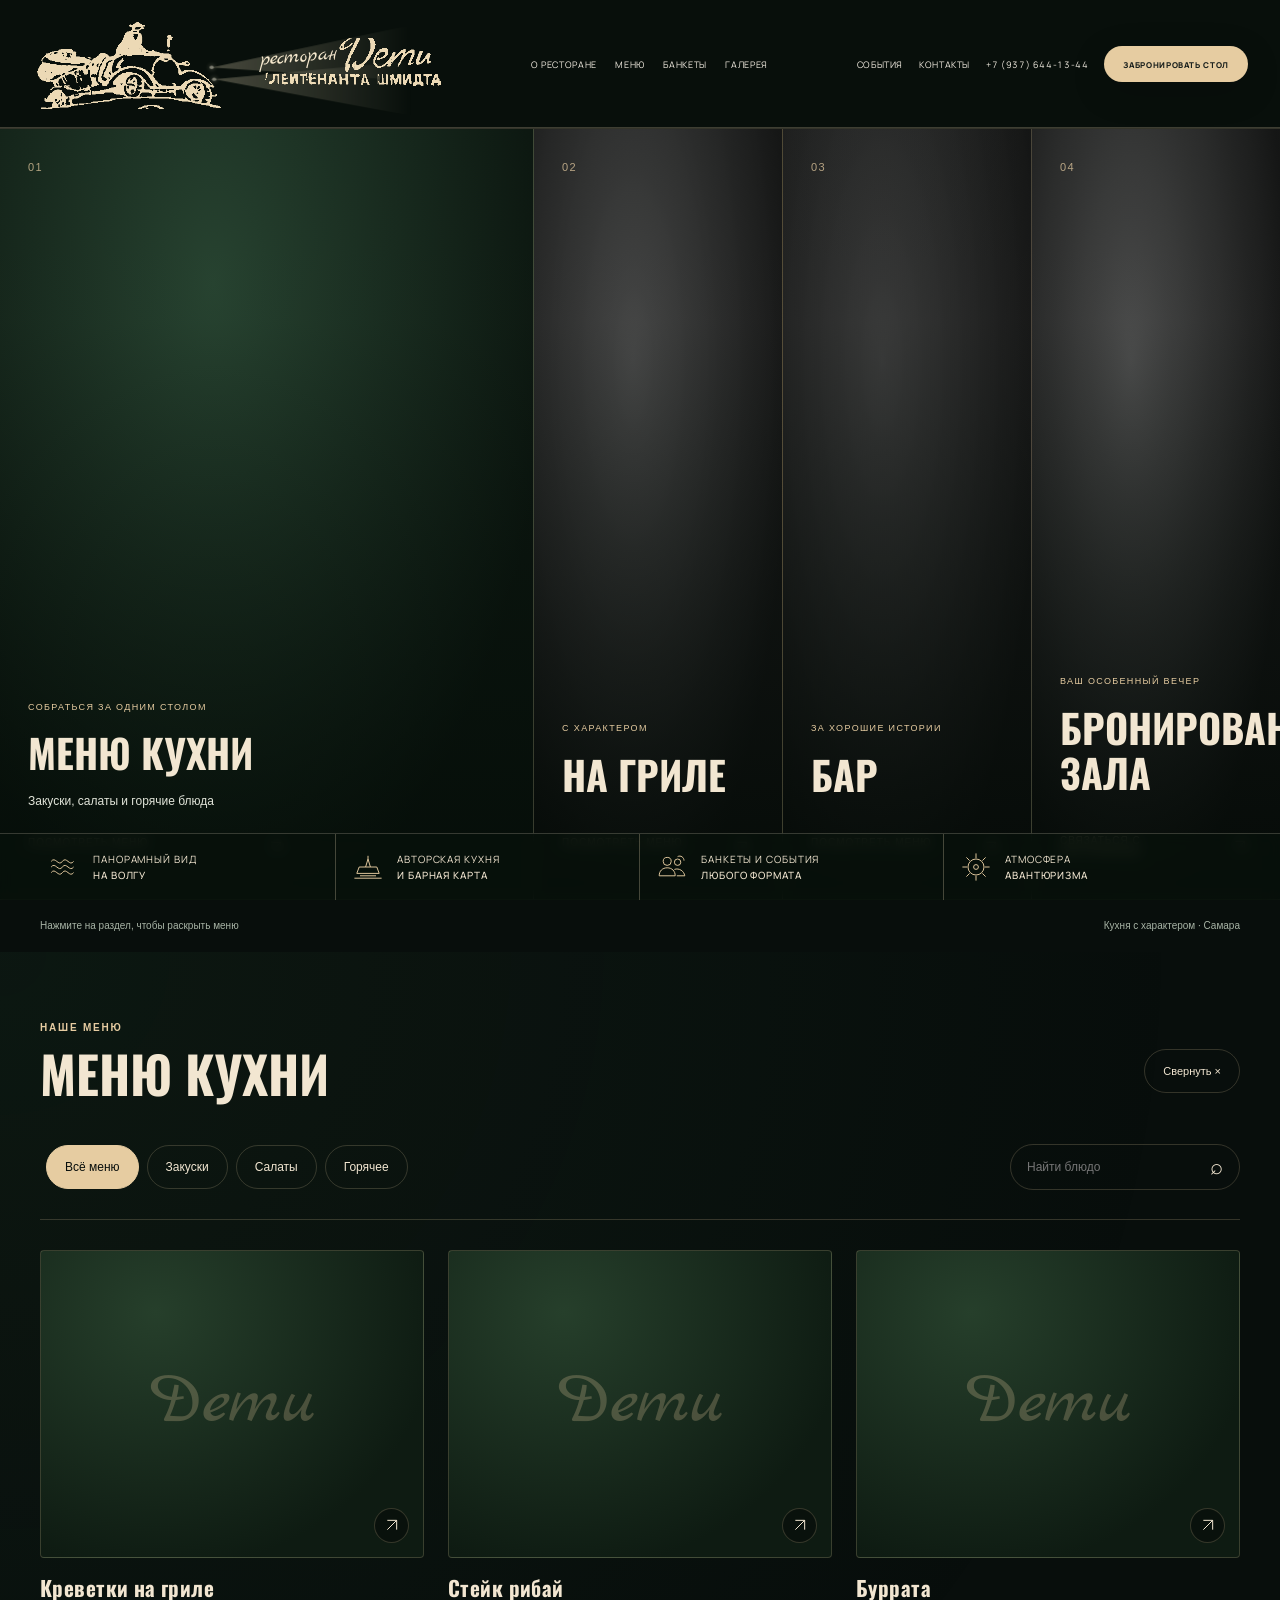
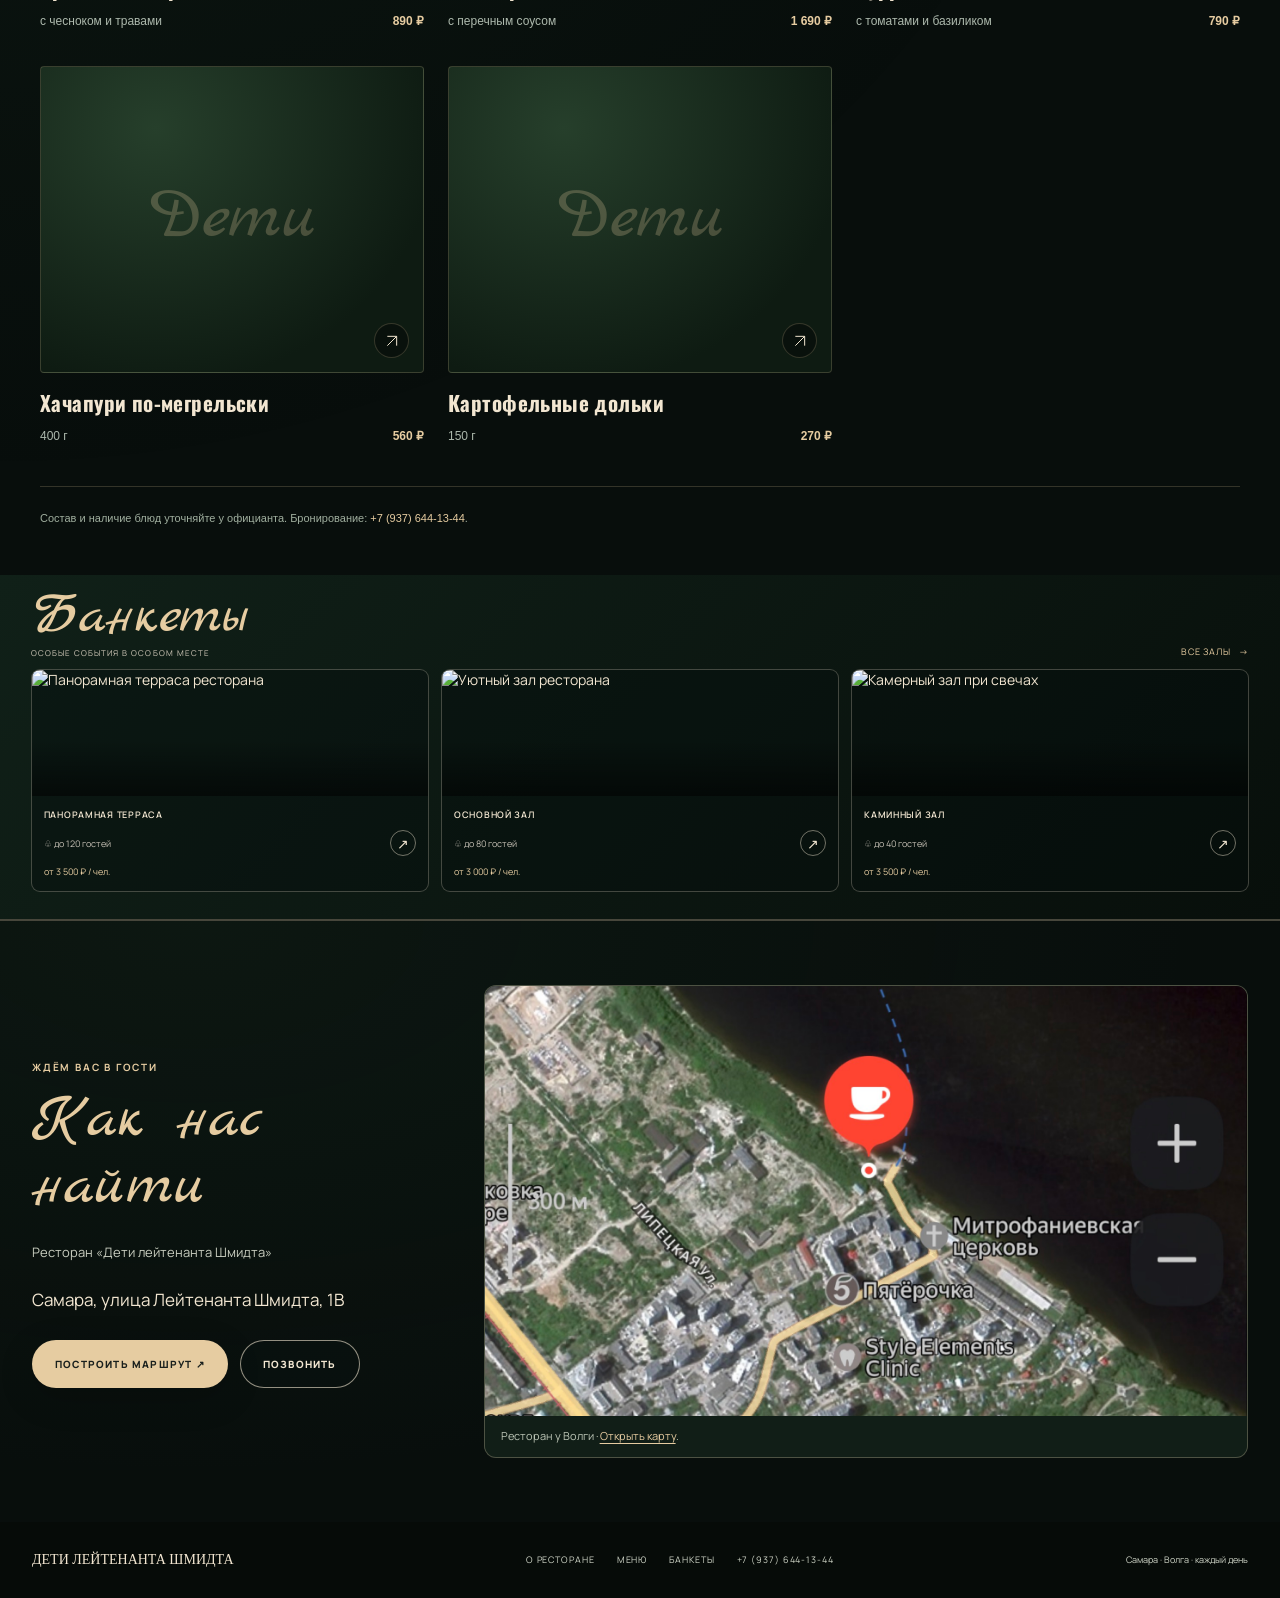
==== commit 5012dd6b: "Enlarge original car logo and refine SVG antialiasing" ====
--- a/index.html
+++ b/index.html
@@ -147,6 +147,15 @@
     .location-map-image img{position:absolute;width:100%;height:auto;max-width:none;top:50%;transform:translateY(-50%)}
     @media(max-width:760px){.location-map-image{height:360px}.location-address{font-size:16px}}
     .banquet-section{grid-template-columns:1fr}
+
+    /* Larger original artwork; the SVG outlines remain unchanged. */
+    .brand-center{width:410px;flex-basis:410px}
+    .logo-car{width:52%;flex:0 0 52%;image-rendering:auto}
+    .logo-wordmark{width:calc(48% - 14px);flex:0 0 calc(48% - 14px)}
+    @media(min-width:921px) and (max-width:1250px){.brand-center{width:370px;flex-basis:370px}}
+    @media(max-width:920px){.brand-center{width:370px;flex-basis:370px}}
+    @media(max-width:480px){.brand-center{width:calc(100% - 54px);flex:0 1 auto}.logo-wordmark{width:calc(48% - 8px);flex-basis:calc(48% - 8px)}}
+    @media(max-width:480px){.logo-restaurant-restored{font-size:clamp(9px,3.1vw,14px)}}
   </style>
 <link rel="stylesheet" href="assets/home-menu.css">
 </head>
@@ -155,7 +164,7 @@
     <div class="container topbar">
       <a class="brand-center" href="#top" aria-label="Ресторан Дети лейтенанта Шмидта">
         <img class="logo-car" src="assets/logo-car.svg" width="307" height="130" alt="" aria-hidden="true">
-        <svg class="logo-light" viewBox="0 0 440 130" aria-hidden="true"><defs><linearGradient id="headlight-beam"><stop stop-color="#fff2ce" stop-opacity=".55"/><stop offset="1" stop-color="#fff2ce" stop-opacity="0"/></linearGradient></defs><g class="light-rays" fill="url(#headlight-beam)"><path d="M169 69 L430 18 L430 85 Z"/><path d="M172 83 L430 61 L430 127 Z"/></g><g class="headlights" fill="#fff9e4"><ellipse cx="169" cy="69" rx="2.5" ry="2"/><ellipse cx="172" cy="83" rx="2.5" ry="2"/></g></svg>
+        <svg class="logo-light" viewBox="0 0 440 130" aria-hidden="true"><defs><linearGradient id="headlight-beam"><stop stop-color="#fff2ce" stop-opacity=".55"/><stop offset="1" stop-color="#fff2ce" stop-opacity="0"/></linearGradient></defs><g class="light-rays" fill="url(#headlight-beam)"><path d="M190 69 L430 18 L430 85 Z"/><path d="M193 83 L430 61 L430 127 Z"/></g><g class="headlights" fill="#fff9e4"><ellipse cx="190" cy="69" rx="2.5" ry="2"/><ellipse cx="193" cy="83" rx="2.5" ry="2"/></g></svg>
         <span class="logo-wordmark" aria-label="Ресторан Дети лейтенанта Шмидта"><img class="logo-lettering" src="assets/logo-lettering.svg" width="307" height="86" alt=""><span class="logo-restaurant-restored">ресторан</span></span>
       </a>
       <nav class="nav-left" aria-label="Навигация ресторана">
--- a/assets/home-menu.css
+++ b/assets/home-menu.css
@@ -1,4 +1,4 @@
-@font-face{font-family:'Logo Script';src:url('fonts/marck-script-cyrillic-400-normal.woff2') format('woff2');font-display:swap;font-weight:400}@font-face{font-family:'Menu Display';src:url('fonts/oswald-cyrillic-700-normal.woff2') format('woff2');font-display:swap;font-weight:700;unicode-range:U+0400-052F,U+2DE0-2DFF,U+A640-A69F}@font-face{font-family:'Menu Display';src:url('fonts/oswald-latin-700-normal.woff2') format('woff2');font-display:swap;font-weight:700;unicode-range:U+0000-00FF,U+2000-206F,U+20AC,U+2122}.home-menu{--bg:#080e0c;--cream:#f2e6d1;--gold:#e6cca1;--line:rgba(230,204,161,.2);--header-height:110px;color-scheme:dark}.home-menu *{box-sizing:border-box}.home-menu{margin:0;background:var(--bg);color:var(--cream);font-family:Arial,sans-serif;-webkit-font-smoothing:antialiased}.home-menu{scroll-behavior:smooth;scroll-padding-top:calc(var(--header-height) + 18px)}.home-menu a{color:inherit;text-decoration:none}.home-menu button,.home-menu input{font:inherit}.home-menu button{cursor:pointer}.home-menu button,.home-menu a,.home-menu input{touch-action:manipulation}.home-menu button:focus-visible,.home-menu a:focus-visible,.home-menu input:focus-visible{outline:2px solid var(--gold);outline-offset:5px}.home-menu img{display:block;width:100%}.home-menu button{color:inherit}.home-menu button:disabled{cursor:default}.home-menu [hidden]{display:none!important}.home-menu .wrap{width:min(1320px,calc(100% - 80px));margin-inline:auto}.home-menu .sr-only{position:absolute;width:1px;height:1px;padding:0;overflow:hidden;clip-path:inset(50%);white-space:nowrap}.home-menu .skip-link{position:fixed;top:0;left:15px;transform:translateY(-150%);z-index:100;background:var(--gold);color:var(--bg);padding:15px}.home-menu .skip-link:focus{transform:none}.home-menu .eyebrow{font-size:10px;font-weight:700;letter-spacing:.18em;text-transform:uppercase;color:var(--gold)}.home-menu .menu-header{position:sticky;top:0;z-index:30;background:rgba(8,15,11,.98);border-bottom:1px solid var(--line);transition:background .35s}.home-menu .menu-header.is-scrolled{background:rgba(8,15,11,.76);backdrop-filter:blur(16px)}.home-menu .header-inner{display:flex;align-items:center;justify-content:space-between;gap:26px;min-height:var(--header-height)}.home-menu .brand-center{display:flex;align-items:center;gap:14px;position:relative;width:350px;flex:0 0 350px}.home-menu .logo-car{width:46%;height:auto;filter:brightness(0) invert(90%) sepia(18%) saturate(455%) hue-rotate(348deg) brightness(99%) contrast(87%)}.home-menu .logo-wordmark{width:calc(54% - 14px);display:block;position:relative;aspect-ratio:307/86}.home-menu .logo-lettering{width:100%;height:auto;filter:brightness(0) invert(90%) sepia(18%) saturate(455%) hue-rotate(348deg) brightness(99%) contrast(87%)}.home-menu .logo-restaurant-restored{position:absolute;left:0;top:16%;width:42%;font:20px/1 'Logo Script',cursive;color:#f3e6cd;transform:rotate(-5deg)}.home-menu .logo-light{position:absolute;inset:0;width:100%;height:100%;pointer-events:none;z-index:3}.home-menu .light-rays{opacity:.45;animation:logo-glow 5s ease-in-out infinite}.home-menu .headlights{filter:drop-shadow(0 0 3px #fff4cf)}@keyframes logo-glow{50%{opacity:.65}}.home-menu .desktop-nav{display:flex;gap:26px;font-size:11px;text-transform:uppercase;letter-spacing:.05em}.home-menu .desktop-nav a{padding-block:16px}.home-menu .desktop-nav a:hover,.home-menu .desktop-nav [aria-current]{color:var(--gold)}.home-menu .book-link,.home-menu .gold-button{display:inline-flex;align-items:center;justify-content:center;min-height:46px;padding:14px 22px;border:1px solid var(--gold);border-radius:999px;font-size:11px;color:var(--gold);white-space:nowrap;transition:background .25s,color .25s}.home-menu .book-link:hover,.home-menu .gold-button{background:var(--gold);color:var(--bg)}.home-menu .nav-toggle{display:none;border:1px solid var(--line);border-radius:50%;height:44px;width:44px;background:none;font-size:20px}.home-menu .mobile-nav{position:absolute;top:100%;left:0;right:0;background:#0c1710;padding:24px;display:grid;gap:8px;border-bottom:1px solid var(--line)}.home-menu .mobile-nav a{padding:14px;font-size:13px}.home-menu .menu-intro{padding:48px 0 46px;display:flex;justify-content:space-between;align-items:flex-end;gap:32px}.home-menu .back-link{display:inline-block;font-size:11px;color:#a8b5a8;margin-bottom:32px}.home-menu .menu-intro h1{font:700 clamp(44px,5.6vw,80px)/1.08 'Menu Display',Impact,sans-serif;text-transform:uppercase;letter-spacing:-.025em;margin:14px 0 0}.home-menu .menu-intro h1 em,.home-menu .menu-visit h2 em{font:400 1.15em/.95 'Logo Script',cursive;letter-spacing:0;text-transform:none;color:var(--gold)}.home-menu .intro-note{font-size:13px;line-height:1.9;color:#adb9ad;margin-bottom:8px}.home-menu .menu-panels{display:flex;min-height:550px;height:min(62vw,680px);max-height:75svh;border-block:1px solid var(--line);overflow:hidden}.home-menu .menu-panel{position:relative;flex:1;min-width:0;overflow:hidden;border:0;border-right:1px solid var(--line);border-radius:0;background:radial-gradient(ellipse at 40% 20%,#2b4935,#0d1811 75%);text-align:left;padding:0;transition:flex .8s cubic-bezier(.2,.75,.2,1),background .6s}.home-menu .menu-panel:last-child{border-right:0}.home-menu .menu-panel:nth-child(2){background:radial-gradient(ellipse at 40% 30%,#644d35,#141b12 75%)}.home-menu .menu-panel:nth-child(3){background:radial-gradient(ellipse at 40% 30%,#553c40,#111b14 75%)}.home-menu .menu-panel:nth-child(4){background:radial-gradient(ellipse at 40% 30%,#455c46,#101b14 75%)}.home-menu .panel-photo{position:absolute;inset:0;height:100%;object-fit:cover;filter:grayscale(1) brightness(.55);transform:scale(1.06);transition:filter .8s,transform 1.1s,opacity .5s}.home-menu .panel-photo.is-unavailable{opacity:0}.home-menu .panel-shade{position:absolute;inset:0;background:linear-gradient(180deg,rgba(2,9,5,.15),rgba(2,9,5,.12) 25%,rgba(2,9,5,.84));transition:opacity .7s}.home-menu .panel-number{position:absolute;top:32px;left:28px;font-size:11px;letter-spacing:.12em;color:var(--gold);opacity:.75}.home-menu .panel-content{position:absolute;bottom:42px;left:28px;right:28px;display:flex;flex-direction:column;align-items:flex-start}.home-menu .panel-kicker{font-size:9px;text-transform:uppercase;letter-spacing:.15em;color:var(--gold);line-height:1.6;margin-bottom:16px;white-space:nowrap}.home-menu .panel-title{font:700 clamp(28px,3.1vw,46px)/1.14 'Menu Display',Impact,sans-serif;text-transform:uppercase;max-width:230px}.home-menu .panel-description{font-size:12px;line-height:1.8;color:#e1e4d9;max-width:260px;margin-top:16px;opacity:0;max-height:0;overflow:hidden;transform:translateY(8px);transition:opacity .5s,max-height .5s,transform .5s}.home-menu .panel-open{margin-top:24px;font-size:10px;text-transform:uppercase;letter-spacing:.1em;display:flex;justify-content:space-between;width:100%;max-width:260px;gap:12px;color:var(--gold)}.home-menu .panel-open>span{font-size:19px}.home-menu .menu-panel.is-selected{flex:2.15}.home-menu .menu-panel.is-selected .panel-photo{filter:grayscale(0) brightness(.85);transform:scale(1)}.home-menu .menu-panel.is-selected .panel-description{opacity:1;max-height:80px;transform:none}.home-menu .menu-panel.is-selected .panel-shade{opacity:.8}@media(hover:hover){.home-menu .menu-panels:has(.menu-panel:hover) .menu-panel{flex:1}.home-menu .menu-panels:has(.menu-panel:hover) .menu-panel:hover{flex:2.15}.home-menu .menu-panel:hover .panel-photo{filter:grayscale(0) brightness(.85);transform:scale(1)}.home-menu .menu-panel:hover .panel-description{opacity:1;max-height:80px;transform:none}.home-menu .menu-panel:hover .panel-shade{opacity:.8}}.home-menu .chooser-caption{display:flex;justify-content:space-between;gap:20px;padding-block:18px;font-size:10px;color:#a7b3a5;line-height:1.6}.home-menu .selected-menu{padding:60px 0 35px;background:radial-gradient(ellipse at top left,rgba(38,77,49,.15),transparent 65%);animation:section-open .6s ease both}@keyframes section-open{from{opacity:0;transform:translateY(24px)}to{opacity:1;transform:none}}.home-menu .selection-head{display:flex;justify-content:space-between;align-items:center;gap:16px}.home-menu .selection-head h2{font:700 clamp(34px,4vw,56px)/1.1 'Menu Display',Impact,sans-serif;margin:12px 0 28px;text-transform:uppercase}.home-menu .close-selection{background:none;border:1px solid var(--line);border-radius:999px;padding:12px 18px;min-height:44px;font-size:11px}.home-menu .menu-controls{display:flex;align-items:center;justify-content:space-between;gap:18px;border-bottom:1px solid var(--line);padding:10px 0 24px}.home-menu .dish-filters{display:flex;gap:8px;overflow-x:auto;padding:6px;scrollbar-width:thin;max-width:100%}.home-menu .dish-filters button{background:none;white-space:nowrap;border:1px solid var(--line);border-radius:999px;padding:12px 18px;font-size:12px;min-height:44px;transition:background .25s,color .25s}.home-menu .dish-filters button[aria-pressed=true]{background:var(--gold);color:var(--bg);border-color:var(--gold)}.home-menu .search-label{display:flex;align-items:center;gap:8px;width:230px;flex-shrink:0;border:1px solid var(--line);border-radius:999px;padding-right:16px}.home-menu .search-label input{width:100%;min-height:44px;border:0;background:none;color:var(--cream);padding:12px 16px;border-radius:999px;font-size:12px}.home-menu .search-label>span:last-child{font-size:22px}.home-menu .dish-grid{display:grid;grid-template-columns:repeat(3,minmax(0,1fr));gap:36px 24px;padding:30px 0}.home-menu .menu-dish{min-width:0;animation:card-enter .5s ease both;animation-delay:calc(var(--order)*65ms)}@keyframes card-enter{from{opacity:0;transform:translateY(18px)}to{opacity:1;transform:none}}.home-menu .dish-button{display:block;width:100%;text-align:left;border:0;background:none;padding:0}.home-menu .dish-visual{display:block;position:relative;aspect-ratio:1.25;border-radius:4px;overflow:hidden;background:radial-gradient(ellipse at 30% 20%,#263f2b,#0e1b12 75%);border:1px solid var(--line)}.home-menu .dish-visual img{position:absolute;inset:0;width:100%;height:100%;object-fit:cover;transition:transform .65s;z-index:1}.home-menu .dish-visual .is-unavailable{opacity:0}.home-menu .dish-fallback{position:absolute;inset:0;display:grid;place-items:center;font:400 72px/1 'Logo Script',cursive;color:rgba(230,204,161,.25)}.home-menu .dish-detail-hint{position:absolute;z-index:2;right:14px;bottom:14px;width:35px;height:35px;border-radius:50%;display:grid;place-items:center;background:rgba(8,15,11,.75);border:1px solid var(--line);font-size:18px}.home-menu .dish-button:hover img{transform:scale(1.04)}.home-menu .dish-name{display:block;font:700 21px/1.35 'Menu Display',Impact,sans-serif;margin-top:16px;letter-spacing:.02em}.home-menu .dish-meta{display:flex;justify-content:space-between;gap:16px;font-size:12px;margin-top:10px;line-height:1.5;color:#adb9ad}.home-menu .dish-price{color:var(--gold);white-space:nowrap;font-weight:700}.home-menu .empty-state{padding:40px 0;color:#c1cabb;line-height:1.7}.home-menu .menu-note{font-size:11px;line-height:1.8;color:#a0af9f;border-top:1px solid var(--line);padding-top:22px}.home-menu .menu-note a{color:var(--gold)}.home-menu .menu-visit{padding-block:72px;display:flex;justify-content:space-between;align-items:center;gap:24px}.home-menu .menu-visit h2{font:700 clamp(33px,4vw,52px)/1.2 'Menu Display',Impact,sans-serif;margin:14px 0 20px}.home-menu .menu-visit>div>p:last-child{font-size:12px;color:#a9b6a6;line-height:1.8}.home-menu .menu-footer{border-top:1px solid var(--line);background:#060b08;padding:28px 0}.home-menu .menu-footer .wrap{display:flex;justify-content:space-between;gap:20px;font-size:11px;color:#b9c3b5;flex-wrap:wrap}body.dialog-open{overflow:hidden}.home-menu dialog{padding:0;border:1px solid var(--line);border-radius:8px;width:min(760px,calc(100% - 32px));max-height:90svh;overflow:auto;background:#0e1b13;color:var(--cream);box-shadow:0 24px 90px #0008}.home-menu dialog[open]{display:grid;grid-template-columns:1fr 1fr;animation:section-open .3s ease both}.home-menu dialog::backdrop{background:rgba(2,7,4,.8);backdrop-filter:blur(8px)}.home-menu .dialog-close{position:absolute;top:14px;right:14px;width:44px;height:44px;border:1px solid var(--line);border-radius:50%;z-index:3;background:#0b1510;color:var(--cream);font-size:25px}.home-menu .dialog-image-wrap{position:relative;min-height:360px;background:#1b3020}.home-menu .dialog-image-wrap img{position:absolute;inset:0;width:100%;height:100%;object-fit:cover;z-index:1}.home-menu .dialog-image-wrap img.is-unavailable{opacity:0}.home-menu .dialog-image-fallback{position:absolute;inset:0;display:grid;place-items:center;font:72px 'Logo Script',cursive;color:#ccb68880}.home-menu .dialog-copy{padding:70px 28px 32px}.home-menu .dialog-copy h2{font:700 30px/1.2 'Menu Display',Impact,sans-serif}.home-menu .dialog-copy p{font-size:13px;line-height:1.8;color:#bcc7b7}.home-menu .dialog-copy #dialog-price{font-size:22px;color:var(--gold)}.home-menu .dialog-copy .dialog-hint{font-size:11px;margin-top:30px}@media(max-width:1100px){.home-menu .desktop-nav{gap:18px;font-size:10px}.home-menu .brand-center{width:300px;flex-basis:300px}.home-menu .logo-restaurant-restored{font-size:18px}.home-menu .book-link{padding:12px 16px}.home-menu .wrap{width:calc(100% - 48px)}.home-menu .panel-content{left:20px;right:20px}.home-menu .panel-number{left:20px}.home-menu .panel-kicker{white-space:normal}.home-menu .panel-title{font-size:34px}}@media(max-width:900px){.home-menu .desktop-nav,.home-menu .book-link{display:none}.home-menu .nav-toggle{display:block;flex:0 0 44px}.home-menu .menu-panels{min-height:470px}.home-menu .panel-title{font-size:28px}.home-menu .panel-content{left:18px;right:18px}.home-menu .panel-open{font-size:9px}.home-menu .dish-grid{grid-template-columns:repeat(2,minmax(0,1fr))}.home-menu .intro-note{max-width:220px}}@media(max-width:640px){.home-menu{--header-height:88px}.home-menu .wrap{width:calc(100% - 32px)}.home-menu .header-inner{gap:12px}.home-menu .brand-center{width:min(280px,calc(100% - 56px));flex:0 1 280px;gap:8px}.home-menu .logo-wordmark{width:calc(54% - 8px)}.home-menu .logo-restaurant-restored{font-size:clamp(12px,3.8vw,17px)}.home-menu .menu-intro{padding:30px 0 32px;display:block}.home-menu .back-link{margin-bottom:22px;min-height:24px}.home-menu .menu-intro h1{font-size:clamp(43px,11vw,64px)}.home-menu .intro-note{font-size:12px;margin:22px 0 0;max-width:none}.home-menu .intro-note br{display:none}.home-menu .menu-panels{display:flex;flex-direction:column;min-height:0;height:auto;max-height:none;margin-inline:16px;border:1px solid var(--line);border-radius:6px}.home-menu .menu-panel{flex:none;min-height:155px;height:155px;width:100%;border-right:0;border-bottom:1px solid var(--line);transition:height .65s cubic-bezier(.2,.75,.2,1)}.home-menu .menu-panel:last-child{border-bottom:0}.home-menu .menu-panel.is-selected{flex:none;height:300px}.home-menu .panel-content{left:22px;right:22px;bottom:22px}.home-menu .panel-number{top:18px;left:auto;right:22px}.home-menu .panel-title{font-size:34px;max-width:none}.home-menu .panel-kicker{font-size:8px;margin-bottom:7px}.home-menu .panel-open{position:absolute;right:0;bottom:3px;width:auto;max-width:none;gap:12px;font-size:0;margin:0}.home-menu .panel-open>span{font-size:22px}.home-menu .menu-panel.is-selected .panel-open{position:static;margin-top:18px;font-size:10px}.home-menu .panel-description{font-size:12px;margin-top:0;max-width:280px}.home-menu .menu-panel.is-selected .panel-description{margin-top:12px}.home-menu .panel-photo{object-position:center 55%}.home-menu .chooser-caption{padding:16px 0}.home-menu .chooser-caption>span:last-child{display:none}.home-menu .selected-menu{padding:35px 0 20px}.home-menu .selection-head{align-items:flex-start}.home-menu .selection-head h2{font-size:34px;margin-bottom:20px}.home-menu .close-selection{font-size:10px;padding:12px;margin-top:10px}.home-menu .menu-controls{align-items:stretch;flex-direction:column;gap:14px;padding-top:0}.home-menu .dish-filters{margin-inline:-6px}.home-menu .dish-filters button{padding:10px 15px}.home-menu .search-label{width:100%}.home-menu .dish-grid{gap:28px 14px;padding-top:24px}.home-menu .dish-name{font-size:19px;margin-top:12px}.home-menu .dish-meta{flex-direction:column;gap:5px;font-size:11px}.home-menu .dish-visual{aspect-ratio:1}.home-menu .dish-fallback{font-size:50px}.home-menu .dish-detail-hint{width:30px;height:30px;right:9px;bottom:9px}.home-menu .menu-visit{padding-block:45px;flex-direction:column;align-items:flex-start}.home-menu .gold-button{width:100%;min-height:50px}.home-menu .menu-footer .wrap{flex-direction:column;gap:20px}.home-menu .menu-footer a{min-height:24px}.home-menu dialog[open]{display:block}.home-menu .dialog-image-wrap{min-height:0;height:250px}.home-menu .dialog-copy{padding:25px}.home-menu .dialog-copy h2{font-size:28px}.home-menu .dialog-close{background:rgba(8,15,11,.9)}}@media(max-width:359px){.home-menu .wrap{width:calc(100% - 28px)}.home-menu .menu-panels{margin-inline:14px}.home-menu .dish-grid{grid-template-columns:1fr}.home-menu .dish-visual{aspect-ratio:1.4}.home-menu .dish-meta{flex-direction:row}.home-menu .panel-title{font-size:30px}.home-menu .close-selection{font-size:0}.home-menu .close-selection:after{content:'×';font-size:20px}}@media(prefers-reduced-motion:reduce){.home-menu{scroll-behavior:auto}.home-menu *,.home-menu *:before,.home-menu *:after{animation:none!important;transition:none!important}}.home-menu .menu-panel:before{content:'';position:absolute;inset:0;background:inherit;filter:grayscale(1);transition:filter .8s}.home-menu .menu-panel.is-selected:before{filter:grayscale(0)}@media(hover:hover){.home-menu .menu-panel:hover:before{filter:grayscale(0)}}.home-menu .arrow-icon{width:16px;height:16px;flex:0 0 16px;display:inline-block;vertical-align:middle}.home-menu .book-link,.home-menu .gold-button{gap:10px}.home-menu .panel-open>span{display:flex;align-items:center}.home-menu .panel-open .arrow-icon{width:20px;height:20px}.home-menu dialog.booking-dialog[open]{display:block;width:min(520px,calc(100% - 32px))}.home-menu .booking-content{padding:54px 34px 34px;text-align:center}.home-menu .booking-content h2{font:700 clamp(27px,5vw,38px)/1.2 'Menu Display',Impact,sans-serif;margin:20px 0}.home-menu .booking-content>p:not(.eyebrow){font-size:13px;line-height:1.8;color:#bcc7b7}.home-menu .booking-phone{display:block;font-size:clamp(22px,6vw,29px);color:var(--gold);font-variant-numeric:tabular-nums;margin:28px 0}.home-menu .booking-content .gold-button{width:100%;margin-bottom:14px}.home-menu .booking-close{position:absolute;right:14px;top:14px;width:44px;height:44px;border:1px solid var(--line);border-radius:50%;background:#0b1510;font-size:25px}.home-menu .booking-content .booking-address{font-size:11px!important}@media(max-width:480px){.home-menu .booking-content{padding:54px 22px 26px}}.home-menu dialog.booking-dialog[open]{animation:booking-appear .25s ease both}@keyframes booking-appear{from{opacity:0}to{opacity:1}}
+@font-face{font-family:'Logo Script';src:url('fonts/marck-script-cyrillic-400-normal.woff2') format('woff2');font-display:swap;font-weight:400}@font-face{font-family:'Menu Display';src:url('fonts/oswald-cyrillic-700-normal.woff2') format('woff2');font-display:swap;font-weight:700;unicode-range:U+0400-052F,U+2DE0-2DFF,U+A640-A69F}@font-face{font-family:'Menu Display';src:url('fonts/oswald-latin-700-normal.woff2') format('woff2');font-display:swap;font-weight:700;unicode-range:U+0000-00FF,U+2000-206F,U+20AC,U+2122}.home-menu{--bg:#080e0c;--cream:#f2e6d1;--gold:#e6cca1;--line:rgba(230,204,161,.2);--header-height:110px;color-scheme:dark}.home-menu *{box-sizing:border-box}.home-menu{margin:0;background:var(--bg);color:var(--cream);font-family:Arial,sans-serif;-webkit-font-smoothing:antialiased}.home-menu{scroll-behavior:smooth;scroll-padding-top:calc(var(--header-height) + 18px)}.home-menu a{color:inherit;text-decoration:none}.home-menu button,.home-menu input{font:inherit}.home-menu button{cursor:pointer}.home-menu button,.home-menu a,.home-menu input{touch-action:manipulation}.home-menu button:focus-visible,.home-menu a:focus-visible,.home-menu input:focus-visible{outline:2px solid var(--gold);outline-offset:5px}.home-menu img{display:block;width:100%}.home-menu button{color:inherit}.home-menu button:disabled{cursor:default}.home-menu [hidden]{display:none!important}.home-menu .wrap{width:min(1320px,calc(100% - 80px));margin-inline:auto}.home-menu .sr-only{position:absolute;width:1px;height:1px;padding:0;overflow:hidden;clip-path:inset(50%);white-space:nowrap}.home-menu .skip-link{position:fixed;top:0;left:15px;transform:translateY(-150%);z-index:100;background:var(--gold);color:var(--bg);padding:15px}.home-menu .skip-link:focus{transform:none}.home-menu .eyebrow{font-size:10px;font-weight:700;letter-spacing:.18em;text-transform:uppercase;color:var(--gold)}.home-menu .menu-header{position:sticky;top:0;z-index:30;background:rgba(8,15,11,.98);border-bottom:1px solid var(--line);transition:background .35s}.home-menu .menu-header.is-scrolled{background:rgba(8,15,11,.76);backdrop-filter:blur(16px)}.home-menu .header-inner{display:flex;align-items:center;justify-content:space-between;gap:26px;min-height:var(--header-height)}.home-menu .brand-center{display:flex;align-items:center;gap:14px;position:relative;width:350px;flex:0 0 350px}.home-menu .logo-car{width:46%;height:auto;filter:brightness(0) invert(90%) sepia(18%) saturate(455%) hue-rotate(348deg) brightness(99%) contrast(87%)}.home-menu .logo-wordmark{width:calc(54% - 14px);display:block;position:relative;aspect-ratio:307/86}.home-menu .logo-lettering{width:100%;height:auto;filter:brightness(0) invert(90%) sepia(18%) saturate(455%) hue-rotate(348deg) brightness(99%) contrast(87%)}.home-menu .logo-restaurant-restored{position:absolute;left:0;top:16%;width:42%;font:20px/1 'Logo Script',cursive;color:#f3e6cd;transform:rotate(-5deg)}.home-menu .logo-light{position:absolute;inset:0;width:100%;height:100%;pointer-events:none;z-index:3}.home-menu .light-rays{opacity:.45;animation:logo-glow 5s ease-in-out infinite}.home-menu .headlights{filter:drop-shadow(0 0 3px #fff4cf)}@keyframes logo-glow{50%{opacity:.65}}.home-menu .desktop-nav{display:flex;gap:26px;font-size:11px;text-transform:uppercase;letter-spacing:.05em}.home-menu .desktop-nav a{padding-block:16px}.home-menu .desktop-nav a:hover,.home-menu .desktop-nav [aria-current]{color:var(--gold)}.home-menu .book-link,.home-menu .gold-button{display:inline-flex;align-items:center;justify-content:center;min-height:46px;padding:14px 22px;border:1px solid var(--gold);border-radius:999px;font-size:11px;color:var(--gold);white-space:nowrap;transition:background .25s,color .25s}.home-menu .book-link:hover,.home-menu .gold-button{background:var(--gold);color:var(--bg)}.home-menu .nav-toggle{display:none;border:1px solid var(--line);border-radius:50%;height:44px;width:44px;background:none;font-size:20px}.home-menu .mobile-nav{position:absolute;top:100%;left:0;right:0;background:#0c1710;padding:24px;display:grid;gap:8px;border-bottom:1px solid var(--line)}.home-menu .mobile-nav a{padding:14px;font-size:13px}.home-menu .menu-intro{padding:48px 0 46px;display:flex;justify-content:space-between;align-items:flex-end;gap:32px}.home-menu .back-link{display:inline-block;font-size:11px;color:#a8b5a8;margin-bottom:32px}.home-menu .menu-intro h1{font:700 clamp(44px,5.6vw,80px)/1.08 'Menu Display',Impact,sans-serif;text-transform:uppercase;letter-spacing:-.025em;margin:14px 0 0}.home-menu .menu-intro h1 em,.home-menu .menu-visit h2 em{font:400 1.15em/.95 'Logo Script',cursive;letter-spacing:0;text-transform:none;color:var(--gold)}.home-menu .intro-note{font-size:13px;line-height:1.9;color:#adb9ad;margin-bottom:8px}.home-menu .menu-panels{display:flex;min-height:550px;height:min(62vw,680px);max-height:75svh;border-block:1px solid var(--line);overflow:hidden}.home-menu .menu-panel{position:relative;flex:1;min-width:0;overflow:hidden;border:0;border-right:1px solid var(--line);border-radius:0;background:radial-gradient(ellipse at 40% 20%,#2b4935,#0d1811 75%);text-align:left;padding:0;transition:flex .8s cubic-bezier(.2,.75,.2,1),background .6s}.home-menu .menu-panel:last-child{border-right:0}.home-menu .menu-panel:nth-child(2){background:radial-gradient(ellipse at 40% 30%,#644d35,#141b12 75%)}.home-menu .menu-panel:nth-child(3){background:radial-gradient(ellipse at 40% 30%,#553c40,#111b14 75%)}.home-menu .menu-panel:nth-child(4){background:radial-gradient(ellipse at 40% 30%,#455c46,#101b14 75%)}.home-menu .panel-photo{position:absolute;inset:0;height:100%;object-fit:cover;filter:grayscale(1) brightness(.55);transform:scale(1.06);transition:filter .8s,transform 1.1s,opacity .5s}.home-menu .panel-photo.is-unavailable{opacity:0}.home-menu .panel-shade{position:absolute;inset:0;background:linear-gradient(180deg,rgba(2,9,5,.15),rgba(2,9,5,.12) 25%,rgba(2,9,5,.84));transition:opacity .7s}.home-menu .panel-number{position:absolute;top:32px;left:28px;font-size:11px;letter-spacing:.12em;color:var(--gold);opacity:.75}.home-menu .panel-content{position:absolute;bottom:42px;left:28px;right:28px;display:flex;flex-direction:column;align-items:flex-start}.home-menu .panel-kicker{font-size:9px;text-transform:uppercase;letter-spacing:.15em;color:var(--gold);line-height:1.6;margin-bottom:16px;white-space:nowrap}.home-menu .panel-title{font:700 clamp(28px,3.1vw,46px)/1.14 'Menu Display',Impact,sans-serif;text-transform:uppercase;max-width:230px}.home-menu .panel-description{font-size:12px;line-height:1.8;color:#e1e4d9;max-width:260px;margin-top:16px;opacity:0;max-height:0;overflow:hidden;transform:translateY(8px);transition:opacity .5s,max-height .5s,transform .5s}.home-menu .panel-open{margin-top:24px;font-size:10px;text-transform:uppercase;letter-spacing:.1em;display:flex;justify-content:space-between;width:100%;max-width:260px;gap:12px;color:var(--gold)}.home-menu .panel-open>span{font-size:19px}.home-menu .menu-panel.is-selected{flex:2.15}.home-menu .menu-panel.is-selected .panel-photo{filter:grayscale(0) brightness(.85);transform:scale(1)}.home-menu .menu-panel.is-selected .panel-description{opacity:1;max-height:80px;transform:none}.home-menu .menu-panel.is-selected .panel-shade{opacity:.8}@media(hover:hover){.home-menu .menu-panels:has(.menu-panel:hover) .menu-panel{flex:1}.home-menu .menu-panels:has(.menu-panel:hover) .menu-panel:hover{flex:2.15}.home-menu .menu-panel:hover .panel-photo{filter:grayscale(0) brightness(.85);transform:scale(1)}.home-menu .menu-panel:hover .panel-description{opacity:1;max-height:80px;transform:none}.home-menu .menu-panel:hover .panel-shade{opacity:.8}}.home-menu .chooser-caption{display:flex;justify-content:space-between;gap:20px;padding-block:18px;font-size:10px;color:#a7b3a5;line-height:1.6}.home-menu .selected-menu{padding:60px 0 35px;background:radial-gradient(ellipse at top left,rgba(38,77,49,.15),transparent 65%);animation:section-open .6s ease both}@keyframes section-open{from{opacity:0;transform:translateY(24px)}to{opacity:1;transform:none}}.home-menu .selection-head{display:flex;justify-content:space-between;align-items:center;gap:16px}.home-menu .selection-head h2{font:700 clamp(34px,4vw,56px)/1.1 'Menu Display',Impact,sans-serif;margin:12px 0 28px;text-transform:uppercase}.home-menu .close-selection{background:none;border:1px solid var(--line);border-radius:999px;padding:12px 18px;min-height:44px;font-size:11px}.home-menu .menu-controls{display:flex;align-items:center;justify-content:space-between;gap:18px;border-bottom:1px solid var(--line);padding:10px 0 24px}.home-menu .dish-filters{display:flex;gap:8px;overflow-x:auto;padding:6px;scrollbar-width:thin;max-width:100%}.home-menu .dish-filters button{background:none;white-space:nowrap;border:1px solid var(--line);border-radius:999px;padding:12px 18px;font-size:12px;min-height:44px;transition:background .25s,color .25s}.home-menu .dish-filters button[aria-pressed=true]{background:var(--gold);color:var(--bg);border-color:var(--gold)}.home-menu .search-label{display:flex;align-items:center;gap:8px;width:230px;flex-shrink:0;border:1px solid var(--line);border-radius:999px;padding-right:16px}.home-menu .search-label input{width:100%;min-height:44px;border:0;background:none;color:var(--cream);padding:12px 16px;border-radius:999px;font-size:12px}.home-menu .search-label>span:last-child{font-size:22px}.home-menu .dish-grid{display:grid;grid-template-columns:repeat(3,minmax(0,1fr));gap:36px 24px;padding:30px 0}.home-menu .menu-dish{min-width:0;animation:card-enter .5s ease both;animation-delay:calc(var(--order)*65ms)}@keyframes card-enter{from{opacity:0;transform:translateY(18px)}to{opacity:1;transform:none}}.home-menu .dish-button{display:block;width:100%;text-align:left;border:0;background:none;padding:0}.home-menu .dish-visual{display:block;position:relative;aspect-ratio:1.25;border-radius:4px;overflow:hidden;background:radial-gradient(ellipse at 30% 20%,#263f2b,#0e1b12 75%);border:1px solid var(--line)}.home-menu .dish-visual img{position:absolute;inset:0;width:100%;height:100%;object-fit:cover;transition:transform .65s;z-index:1}.home-menu .dish-visual .is-unavailable{opacity:0}.home-menu .dish-fallback{position:absolute;inset:0;display:grid;place-items:center;font:400 72px/1 'Logo Script',cursive;color:rgba(230,204,161,.25)}.home-menu .dish-detail-hint{position:absolute;z-index:2;right:14px;bottom:14px;width:35px;height:35px;border-radius:50%;display:grid;place-items:center;background:rgba(8,15,11,.75);border:1px solid var(--line);font-size:18px}.home-menu .dish-button:hover img{transform:scale(1.04)}.home-menu .dish-name{display:block;font:700 21px/1.35 'Menu Display',Impact,sans-serif;margin-top:16px;letter-spacing:.02em}.home-menu .dish-meta{display:flex;justify-content:space-between;gap:16px;font-size:12px;margin-top:10px;line-height:1.5;color:#adb9ad}.home-menu .dish-price{color:var(--gold);white-space:nowrap;font-weight:700}.home-menu .empty-state{padding:40px 0;color:#c1cabb;line-height:1.7}.home-menu .menu-note{font-size:11px;line-height:1.8;color:#a0af9f;border-top:1px solid var(--line);padding-top:22px}.home-menu .menu-note a{color:var(--gold)}.home-menu .menu-visit{padding-block:72px;display:flex;justify-content:space-between;align-items:center;gap:24px}.home-menu .menu-visit h2{font:700 clamp(33px,4vw,52px)/1.2 'Menu Display',Impact,sans-serif;margin:14px 0 20px}.home-menu .menu-visit>div>p:last-child{font-size:12px;color:#a9b6a6;line-height:1.8}.home-menu .menu-footer{border-top:1px solid var(--line);background:#060b08;padding:28px 0}.home-menu .menu-footer .wrap{display:flex;justify-content:space-between;gap:20px;font-size:11px;color:#b9c3b5;flex-wrap:wrap}body.dialog-open{overflow:hidden}.home-menu dialog{padding:0;border:1px solid var(--line);border-radius:8px;width:min(760px,calc(100% - 32px));max-height:90svh;overflow:auto;background:#0e1b13;color:var(--cream);box-shadow:0 24px 90px #0008}.home-menu dialog[open]{display:grid;grid-template-columns:1fr 1fr;animation:section-open .3s ease both}.home-menu dialog::backdrop{background:rgba(2,7,4,.8);backdrop-filter:blur(8px)}.home-menu .dialog-close{position:absolute;top:14px;right:14px;width:44px;height:44px;border:1px solid var(--line);border-radius:50%;z-index:3;background:#0b1510;color:var(--cream);font-size:25px}.home-menu .dialog-image-wrap{position:relative;min-height:360px;background:#1b3020}.home-menu .dialog-image-wrap img{position:absolute;inset:0;width:100%;height:100%;object-fit:cover;z-index:1}.home-menu .dialog-image-wrap img.is-unavailable{opacity:0}.home-menu .dialog-image-fallback{position:absolute;inset:0;display:grid;place-items:center;font:72px 'Logo Script',cursive;color:#ccb68880}.home-menu .dialog-copy{padding:70px 28px 32px}.home-menu .dialog-copy h2{font:700 30px/1.2 'Menu Display',Impact,sans-serif}.home-menu .dialog-copy p{font-size:13px;line-height:1.8;color:#bcc7b7}.home-menu .dialog-copy #dialog-price{font-size:22px;color:var(--gold)}.home-menu .dialog-copy .dialog-hint{font-size:11px;margin-top:30px}@media(max-width:1100px){.home-menu .desktop-nav{gap:18px;font-size:10px}.home-menu .brand-center{width:300px;flex-basis:300px}.home-menu .logo-restaurant-restored{font-size:18px}.home-menu .book-link{padding:12px 16px}.home-menu .wrap{width:calc(100% - 48px)}.home-menu .panel-content{left:20px;right:20px}.home-menu .panel-number{left:20px}.home-menu .panel-kicker{white-space:normal}.home-menu .panel-title{font-size:34px}}@media(max-width:900px){.home-menu .desktop-nav,.home-menu .book-link{display:none}.home-menu .nav-toggle{display:block;flex:0 0 44px}.home-menu .menu-panels{min-height:470px}.home-menu .panel-title{font-size:28px}.home-menu .panel-content{left:18px;right:18px}.home-menu .panel-open{font-size:9px}.home-menu .dish-grid{grid-template-columns:repeat(2,minmax(0,1fr))}.home-menu .intro-note{max-width:220px}}@media(max-width:640px){.home-menu{--header-height:88px}.home-menu .wrap{width:calc(100% - 32px)}.home-menu .header-inner{gap:12px}.home-menu .brand-center{width:min(280px,calc(100% - 56px));flex:0 1 280px;gap:8px}.home-menu .logo-wordmark{width:calc(54% - 8px)}.home-menu .logo-restaurant-restored{font-size:clamp(12px,3.8vw,17px)}.home-menu .menu-intro{padding:30px 0 32px;display:block}.home-menu .back-link{margin-bottom:22px;min-height:24px}.home-menu .menu-intro h1{font-size:clamp(43px,11vw,64px)}.home-menu .intro-note{font-size:12px;margin:22px 0 0;max-width:none}.home-menu .intro-note br{display:none}.home-menu .menu-panels{display:flex;flex-direction:column;min-height:0;height:auto;max-height:none;margin-inline:16px;border:1px solid var(--line);border-radius:6px}.home-menu .menu-panel{flex:none;min-height:155px;height:155px;width:100%;border-right:0;border-bottom:1px solid var(--line);transition:height .65s cubic-bezier(.2,.75,.2,1)}.home-menu .menu-panel:last-child{border-bottom:0}.home-menu .menu-panel.is-selected{flex:none;height:300px}.home-menu .panel-content{left:22px;right:22px;bottom:22px}.home-menu .panel-number{top:18px;left:auto;right:22px}.home-menu .panel-title{font-size:34px;max-width:none}.home-menu .panel-kicker{font-size:8px;margin-bottom:7px}.home-menu .panel-open{position:absolute;right:0;bottom:3px;width:auto;max-width:none;gap:12px;font-size:0;margin:0}.home-menu .panel-open>span{font-size:22px}.home-menu .menu-panel.is-selected .panel-open{position:static;margin-top:18px;font-size:10px}.home-menu .panel-description{font-size:12px;margin-top:0;max-width:280px}.home-menu .menu-panel.is-selected .panel-description{margin-top:12px}.home-menu .panel-photo{object-position:center 55%}.home-menu .chooser-caption{padding:16px 0}.home-menu .chooser-caption>span:last-child{display:none}.home-menu .selected-menu{padding:35px 0 20px}.home-menu .selection-head{align-items:flex-start}.home-menu .selection-head h2{font-size:34px;margin-bottom:20px}.home-menu .close-selection{font-size:10px;padding:12px;margin-top:10px}.home-menu .menu-controls{align-items:stretch;flex-direction:column;gap:14px;padding-top:0}.home-menu .dish-filters{margin-inline:-6px}.home-menu .dish-filters button{padding:10px 15px}.home-menu .search-label{width:100%}.home-menu .dish-grid{gap:28px 14px;padding-top:24px}.home-menu .dish-name{font-size:19px;margin-top:12px}.home-menu .dish-meta{flex-direction:column;gap:5px;font-size:11px}.home-menu .dish-visual{aspect-ratio:1}.home-menu .dish-fallback{font-size:50px}.home-menu .dish-detail-hint{width:30px;height:30px;right:9px;bottom:9px}.home-menu .menu-visit{padding-block:45px;flex-direction:column;align-items:flex-start}.home-menu .gold-button{width:100%;min-height:50px}.home-menu .menu-footer .wrap{flex-direction:column;gap:20px}.home-menu .menu-footer a{min-height:24px}.home-menu dialog[open]{display:block}.home-menu .dialog-image-wrap{min-height:0;height:250px}.home-menu .dialog-copy{padding:25px}.home-menu .dialog-copy h2{font-size:28px}.home-menu .dialog-close{background:rgba(8,15,11,.9)}}@media(max-width:359px){.home-menu .wrap{width:calc(100% - 28px)}.home-menu .menu-panels{margin-inline:14px}.home-menu .dish-grid{grid-template-columns:1fr}.home-menu .dish-visual{aspect-ratio:1.4}.home-menu .dish-meta{flex-direction:row}.home-menu .panel-title{font-size:30px}.home-menu .close-selection{font-size:0}.home-menu .close-selection:after{content:'×';font-size:20px}}@media(prefers-reduced-motion:reduce){.home-menu{scroll-behavior:auto}.home-menu *,.home-menu *:before,.home-menu *:after{animation:none!important;transition:none!important}}.home-menu .menu-panel:before{content:'';position:absolute;inset:0;background:inherit;filter:grayscale(1);transition:filter .8s}.home-menu .menu-panel.is-selected:before{filter:grayscale(0)}@media(hover:hover){.home-menu .menu-panel:hover:before{filter:grayscale(0)}}.home-menu .arrow-icon{width:16px;height:16px;flex:0 0 16px;display:inline-block;vertical-align:middle}.home-menu .book-link,.home-menu .gold-button{gap:10px}.home-menu .panel-open>span{display:flex;align-items:center}.home-menu .panel-open .arrow-icon{width:20px;height:20px}.home-menu dialog.booking-dialog[open]{display:block;width:min(520px,calc(100% - 32px))}.home-menu .booking-content{padding:54px 34px 34px;text-align:center}.home-menu .booking-content h2{font:700 clamp(27px,5vw,38px)/1.2 'Menu Display',Impact,sans-serif;margin:20px 0}.home-menu .booking-content>p:not(.eyebrow){font-size:13px;line-height:1.8;color:#bcc7b7}.home-menu .booking-phone{display:block;font-size:clamp(22px,6vw,29px);color:var(--gold);font-variant-numeric:tabular-nums;margin:28px 0}.home-menu .booking-content .gold-button{width:100%;margin-bottom:14px}.home-menu .booking-close{position:absolute;right:14px;top:14px;width:44px;height:44px;border:1px solid var(--line);border-radius:50%;background:#0b1510;font-size:25px}.home-menu .booking-content .booking-address{font-size:11px!important}@media(max-width:480px){.home-menu .booking-content{padding:54px 22px 26px}}.home-menu dialog.booking-dialog[open]{animation:booking-appear .25s ease both}@keyframes booking-appear{from{opacity:0}to{opacity:1}}.home-menu .brand-center{width:400px;flex-basis:400px}.home-menu .logo-car{width:52%;flex:0 0 52%;image-rendering:auto}.home-menu .logo-wordmark{width:calc(48% - 14px);flex:0 0 calc(48% - 14px)}@media(max-width:1100px){.home-menu .brand-center{width:340px;flex-basis:340px}}@media(max-width:640px){.home-menu .brand-center{width:min(300px,calc(100% - 56px));flex:0 1 300px}.home-menu .logo-wordmark{width:calc(48% - 8px);flex-basis:calc(48% - 8px)}}@media(max-width:640px){.home-menu .logo-restaurant-restored{font-size:clamp(9px,3.1vw,14px)}}
 
 .home-menu{--header-height:128px}
 .home-menu .menu-panels{height:calc(100svh - 128px);max-height:none;min-height:500px}
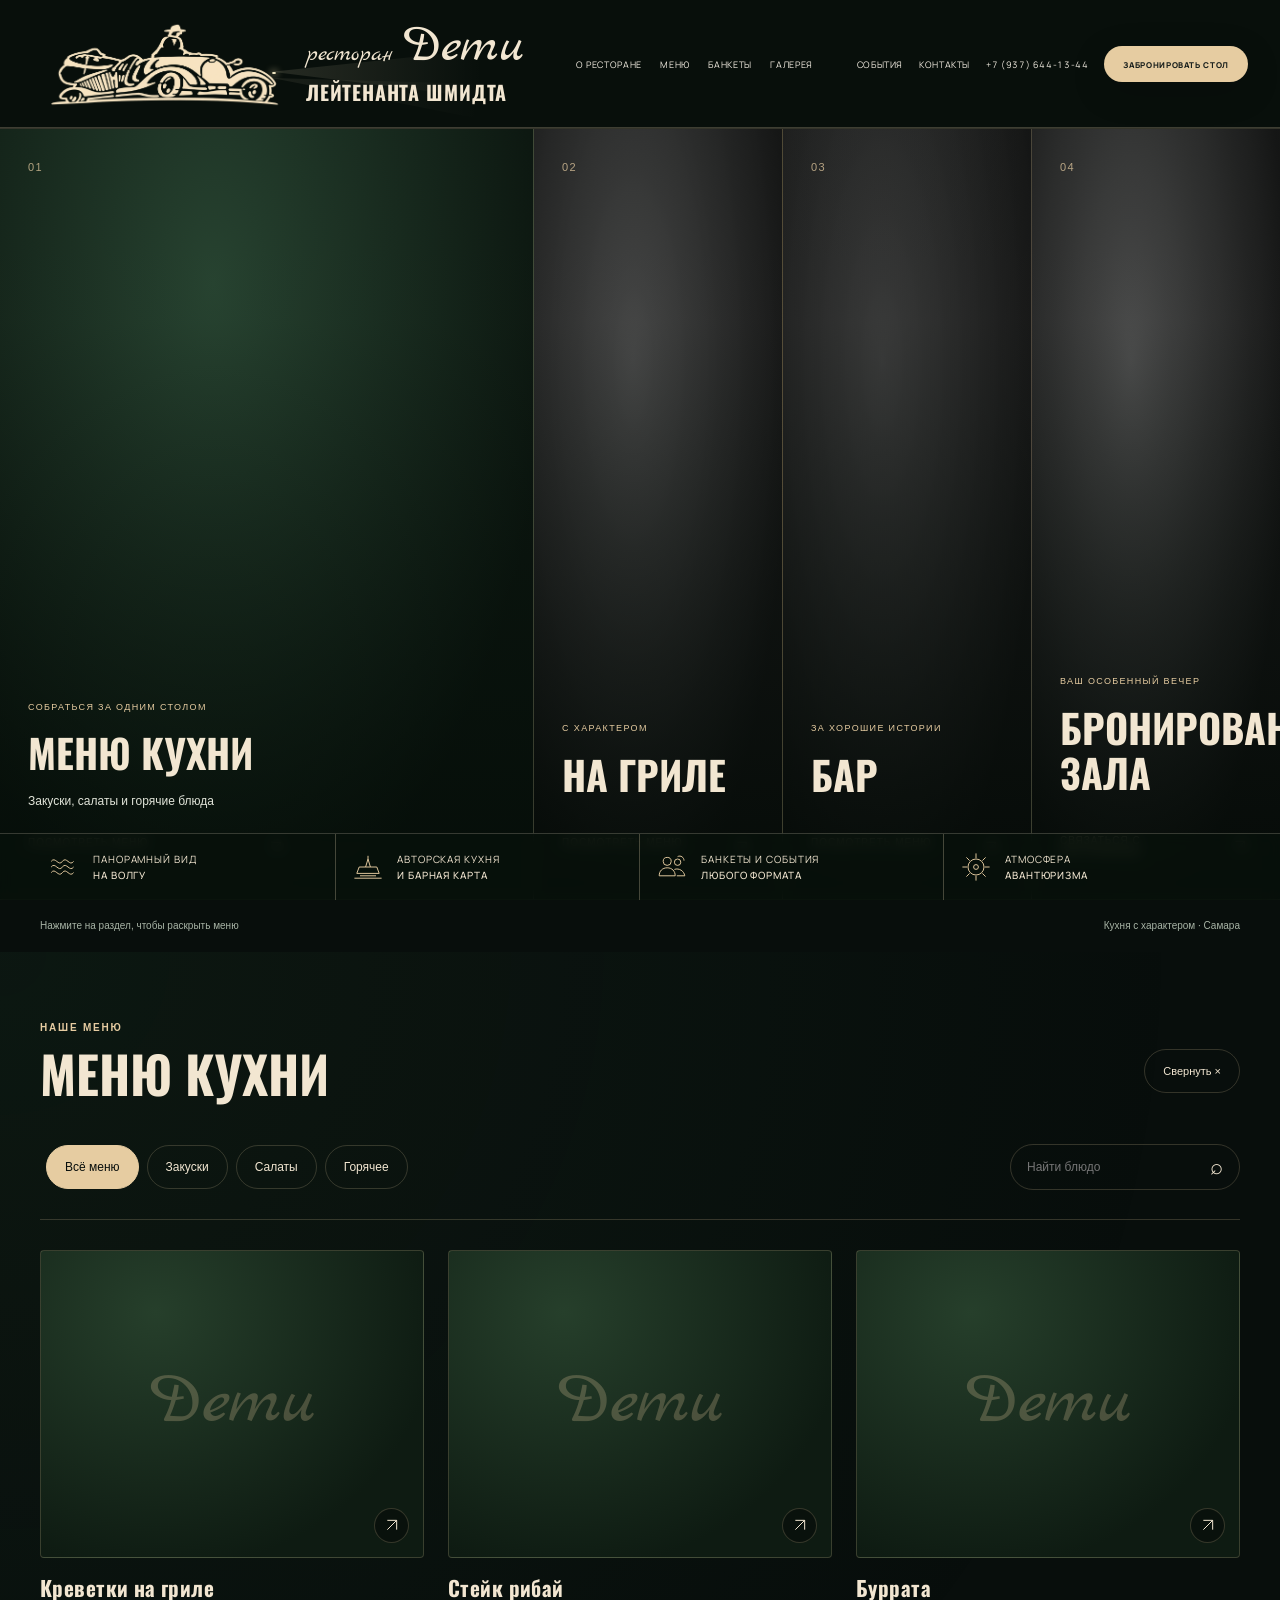
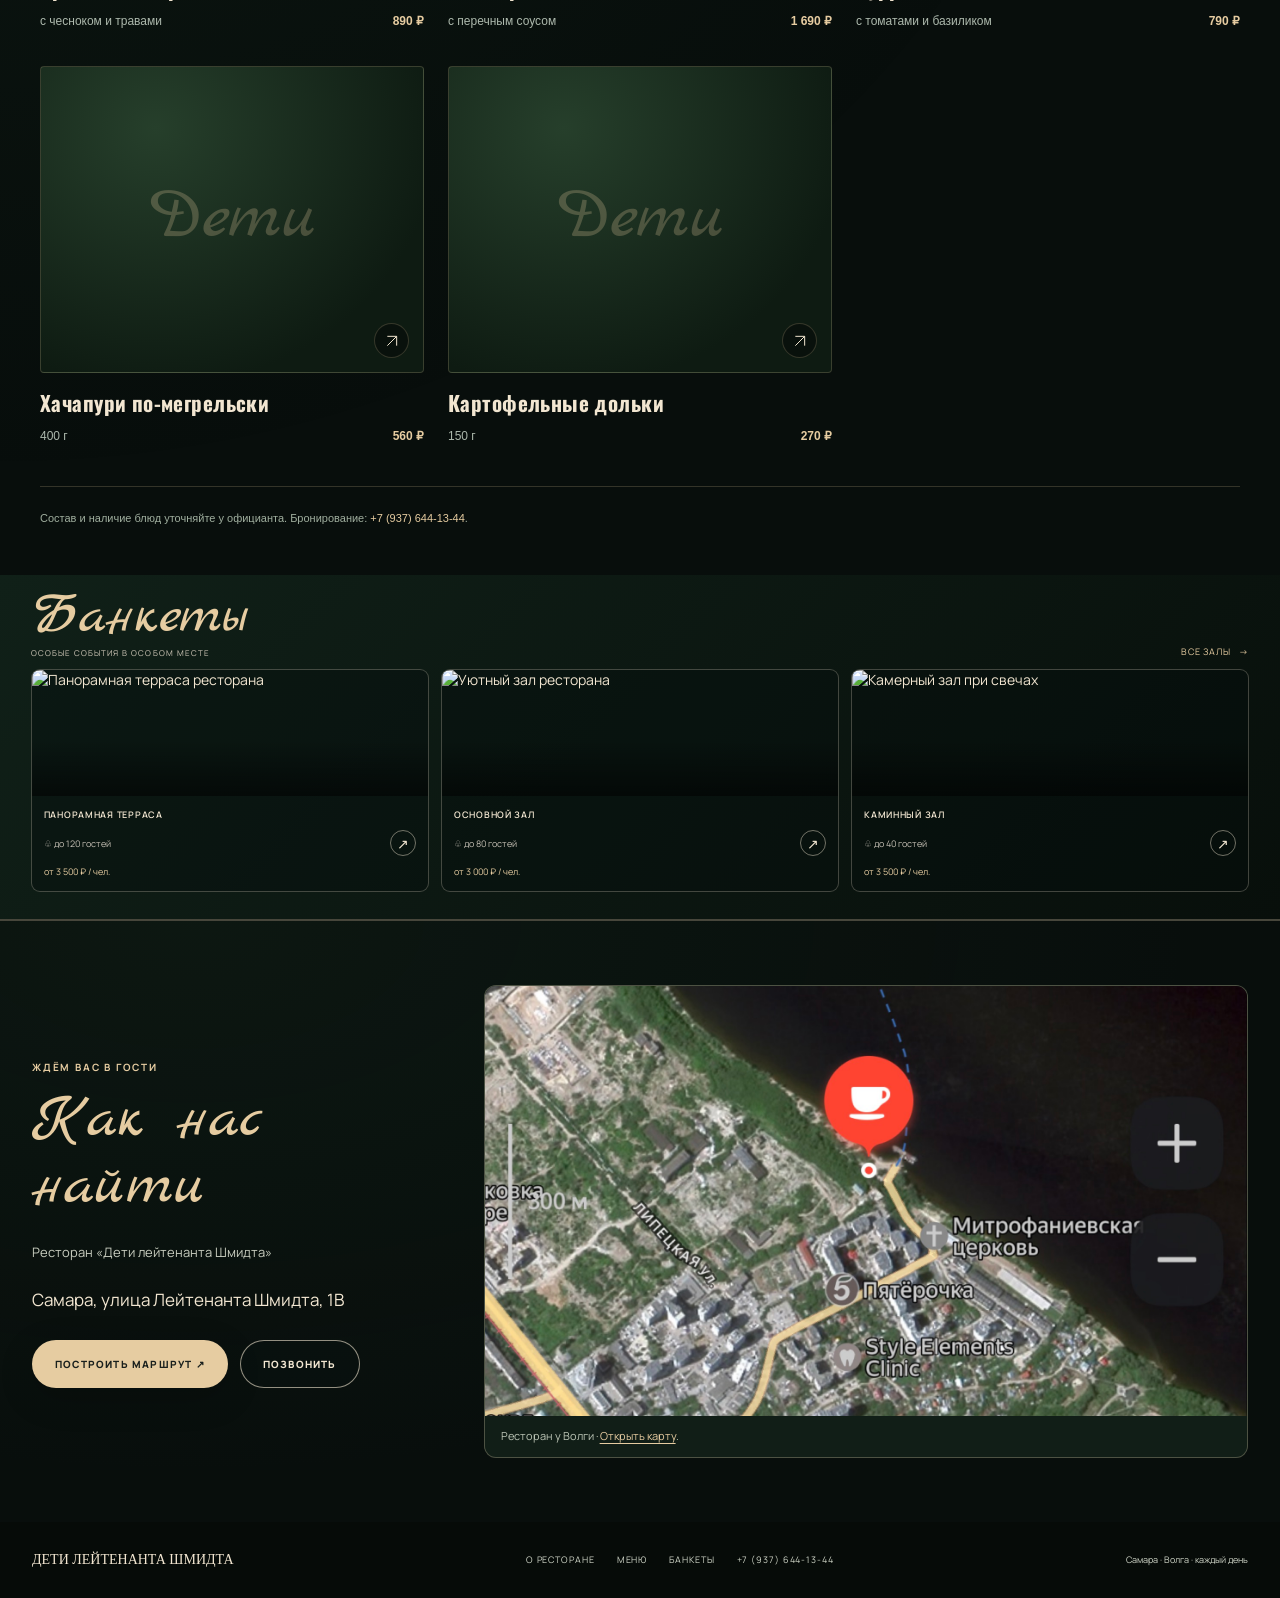
==== commit 2b7cc689: "Rebuild brand lockup with approved HD car and crisp local typography" ====
--- a/index.html
+++ b/index.html
@@ -158,14 +158,15 @@
     @media(max-width:480px){.logo-restaurant-restored{font-size:clamp(9px,3.1vw,14px)}}
   </style>
 <link rel="stylesheet" href="assets/home-menu.css">
+<link rel="stylesheet" href="assets/brand.css">
 </head>
 <body>
   <div class="topbar-wrap" id="top">
     <div class="container topbar">
       <a class="brand-center" href="#top" aria-label="Ресторан Дети лейтенанта Шмидта">
-        <img class="logo-car" src="assets/logo-car.svg" width="307" height="130" alt="" aria-hidden="true">
-        <svg class="logo-light" viewBox="0 0 440 130" aria-hidden="true"><defs><linearGradient id="headlight-beam"><stop stop-color="#fff2ce" stop-opacity=".55"/><stop offset="1" stop-color="#fff2ce" stop-opacity="0"/></linearGradient></defs><g class="light-rays" fill="url(#headlight-beam)"><path d="M190 69 L430 18 L430 85 Z"/><path d="M193 83 L430 61 L430 127 Z"/></g><g class="headlights" fill="#fff9e4"><ellipse cx="190" cy="69" rx="2.5" ry="2"/><ellipse cx="193" cy="83" rx="2.5" ry="2"/></g></svg>
-        <span class="logo-wordmark" aria-label="Ресторан Дети лейтенанта Шмидта"><img class="logo-lettering" src="assets/logo-lettering.svg" width="307" height="86" alt=""><span class="logo-restaurant-restored">ресторан</span></span>
+        <img class="logo-car" src="assets/logo-car-hd.png" width="2172" height="724" alt="" aria-hidden="true">
+        <span class="brand-headlight" aria-hidden="true"></span>
+        <span class="logo-wordmark"><span class="wordmark-top"><span class="wordmark-restaurant">ресторан</span><span class="wordmark-children">Дети</span></span><span class="wordmark-bottom">ЛЕЙТЕНАНТА ШМИДТА</span></span>
       </a>
       <nav class="nav-left" aria-label="Навигация ресторана">
         <a href="#top">О ресторане</a><a href="#menu">Меню</a><a href="#banquets">Банкеты</a><a href="#banquets">Галерея</a>
--- a/assets/brand.css
+++ b/assets/brand.css
@@ -0,0 +1,18 @@
+@font-face{font-family:'Brand Script';src:url('fonts/marck-script-cyrillic-400-normal.woff2') format('woff2');font-weight:400;font-style:normal;font-display:swap}
+@font-face{font-family:'Brand Display';src:url('fonts/oswald-cyrillic-700-normal.woff2') format('woff2');font-weight:700;font-style:normal;font-display:swap;unicode-range:U+0400-052F,U+2DE0-2DFF,U+A640-A69F}
+.brand-center{position:relative;display:grid;grid-template-columns:52% minmax(0,1fr);align-items:center;gap:14px;width:500px;height:110px;flex:0 0 500px;padding:0;background:transparent;border:0;overflow:visible;isolation:isolate}
+.brand-center .logo-car{position:relative;z-index:1;display:block;width:100%;height:auto;max-height:102px;object-fit:contain;flex:none;filter:none;image-rendering:auto}
+.brand-center .logo-wordmark{position:relative;z-index:2;display:flex;flex-direction:column;justify-content:center;width:100%;height:auto;aspect-ratio:auto;flex:none;color:#f2e6d1;white-space:nowrap;text-shadow:none;padding:4px 0}
+.wordmark-top{display:flex;align-items:baseline;gap:9px;line-height:1.1;padding-right:3px}
+.wordmark-restaurant{font:400 23px/1.3 'Brand Script',cursive}
+.wordmark-children{font:400 52px/1.12 'Brand Script',cursive;letter-spacing:0}
+.wordmark-bottom{display:block;font:700 20px/1.5 'Brand Display',Impact,sans-serif;letter-spacing:.04em;text-transform:uppercase;margin-top:2px}
+.brand-headlight{position:absolute;z-index:0;left:48%;top:57%;height:2px;width:4px;border-radius:50%;background:#fff3ce;box-shadow:0 0 7px 2px #fff0ba60;pointer-events:none}
+.brand-headlight:before,.brand-headlight:after{content:'';position:absolute;left:0;top:-22px;width:210px;height:48px;background:linear-gradient(90deg,#fff2cc20,transparent);clip-path:polygon(0 46%,100% 0,100% 100%);transform-origin:left center;animation:brand-light 5s ease-in-out infinite}
+.brand-headlight:after{top:-10px;height:35px;transform:rotate(6deg);opacity:.6}
+.brand-center.is-scrolling .brand-headlight:before,.brand-center.is-scrolling .brand-headlight:after{animation:brand-light .8s ease-in-out infinite}
+@keyframes brand-light{0%,100%{opacity:.5}50%{opacity:.9}}
+@media(min-width:921px) and (max-width:1250px){.brand-center{width:440px;flex-basis:440px}.wordmark-restaurant{font-size:21px}.wordmark-children{font-size:46px}.wordmark-bottom{font-size:18px}}
+@media(max-width:920px){.brand-center{width:450px;flex-basis:450px;height:96px}.wordmark-restaurant{font-size:21px}.wordmark-children{font-size:46px}.wordmark-bottom{font-size:18px}}
+@media(max-width:640px){.brand-center{width:calc(100% - 56px);flex:0 1 auto;height:80px;grid-template-columns:47% minmax(0,1fr);gap:9px}.brand-center .logo-car{max-height:74px}.wordmark-top{gap:5px}.wordmark-restaurant{font-size:clamp(12px,3.45vw,20px)}.wordmark-children{font-size:clamp(27px,7.8vw,45px)}.wordmark-bottom{font-size:clamp(11px,3.05vw,17px);letter-spacing:.015em;line-height:1.6;margin-top:0}.brand-headlight{left:43%;top:55%}.brand-headlight:before,.brand-headlight:after{width:130px;height:28px;top:-13px}.brand-headlight:after{height:24px;top:-5px}}
+@media(prefers-reduced-motion:reduce){.brand-headlight:before,.brand-headlight:after,.brand-center.is-scrolling .brand-headlight:before,.brand-center.is-scrolling .brand-headlight:after{animation:none}}
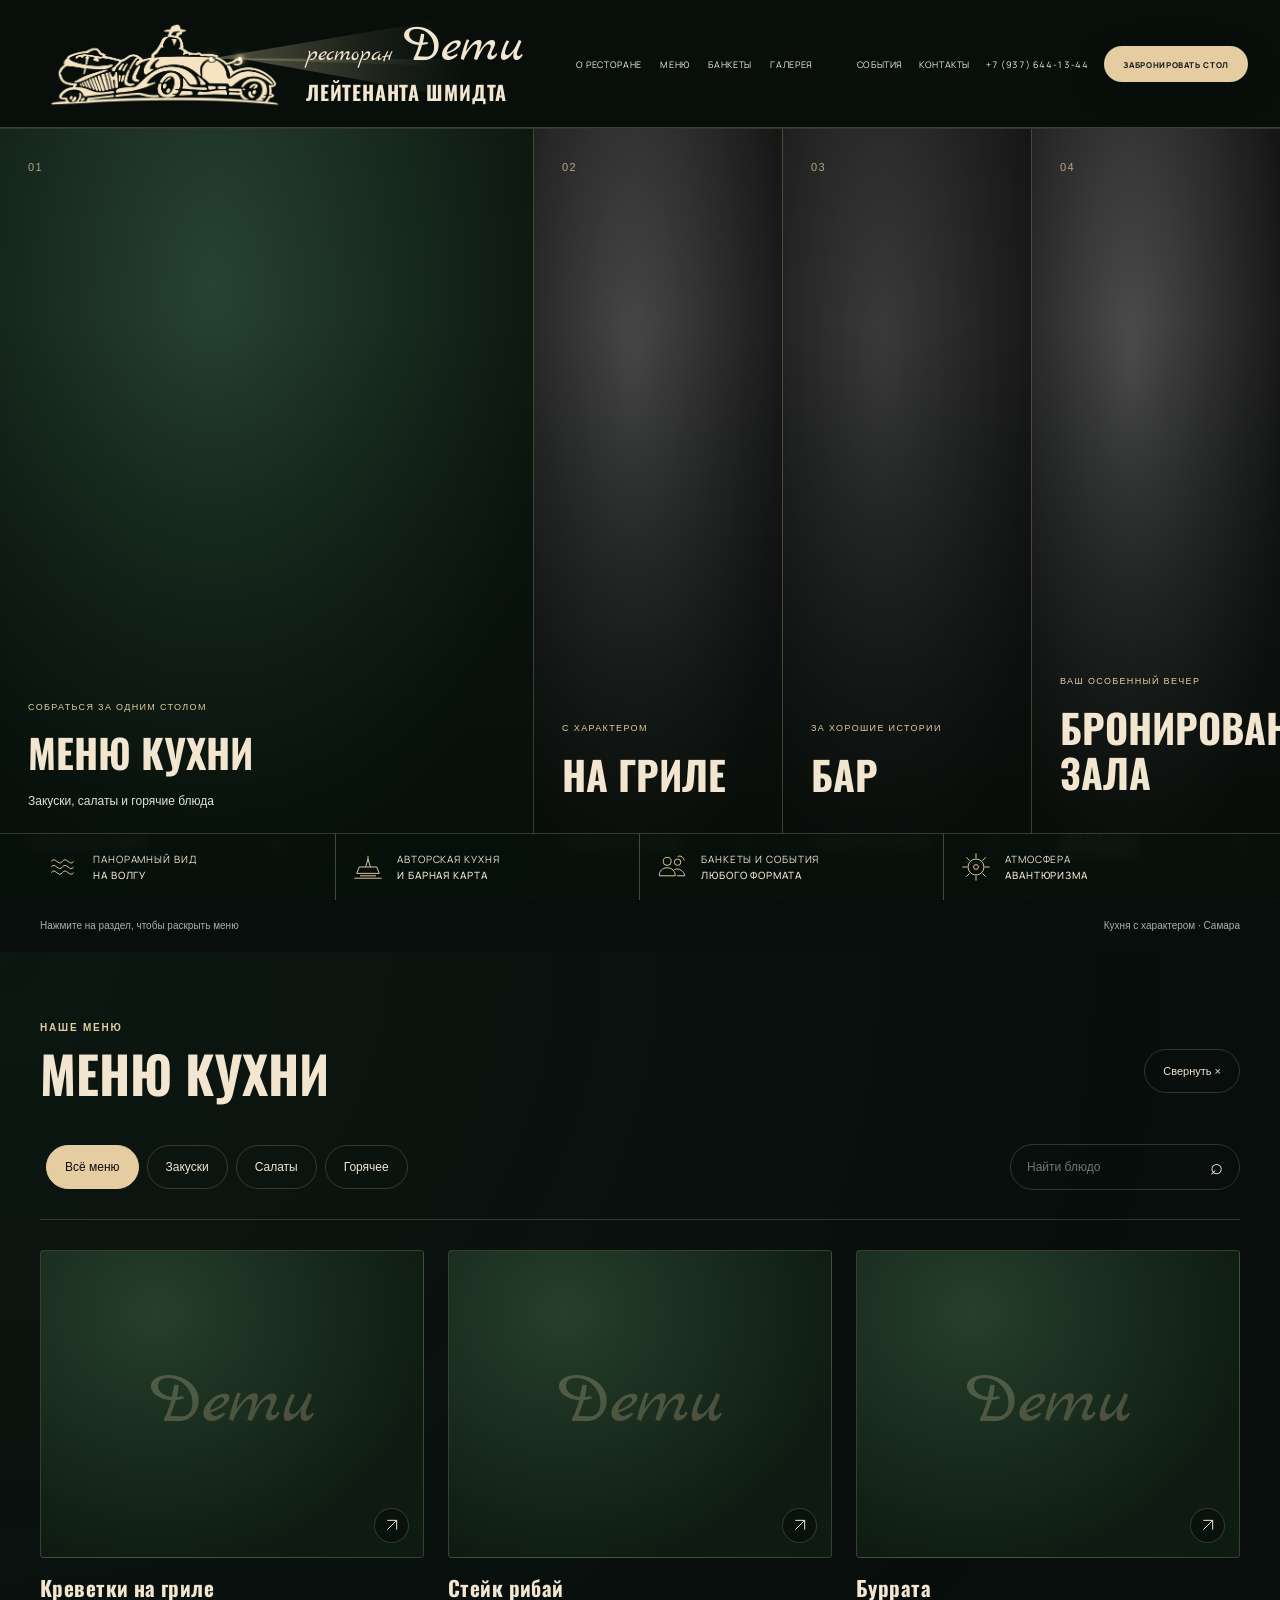
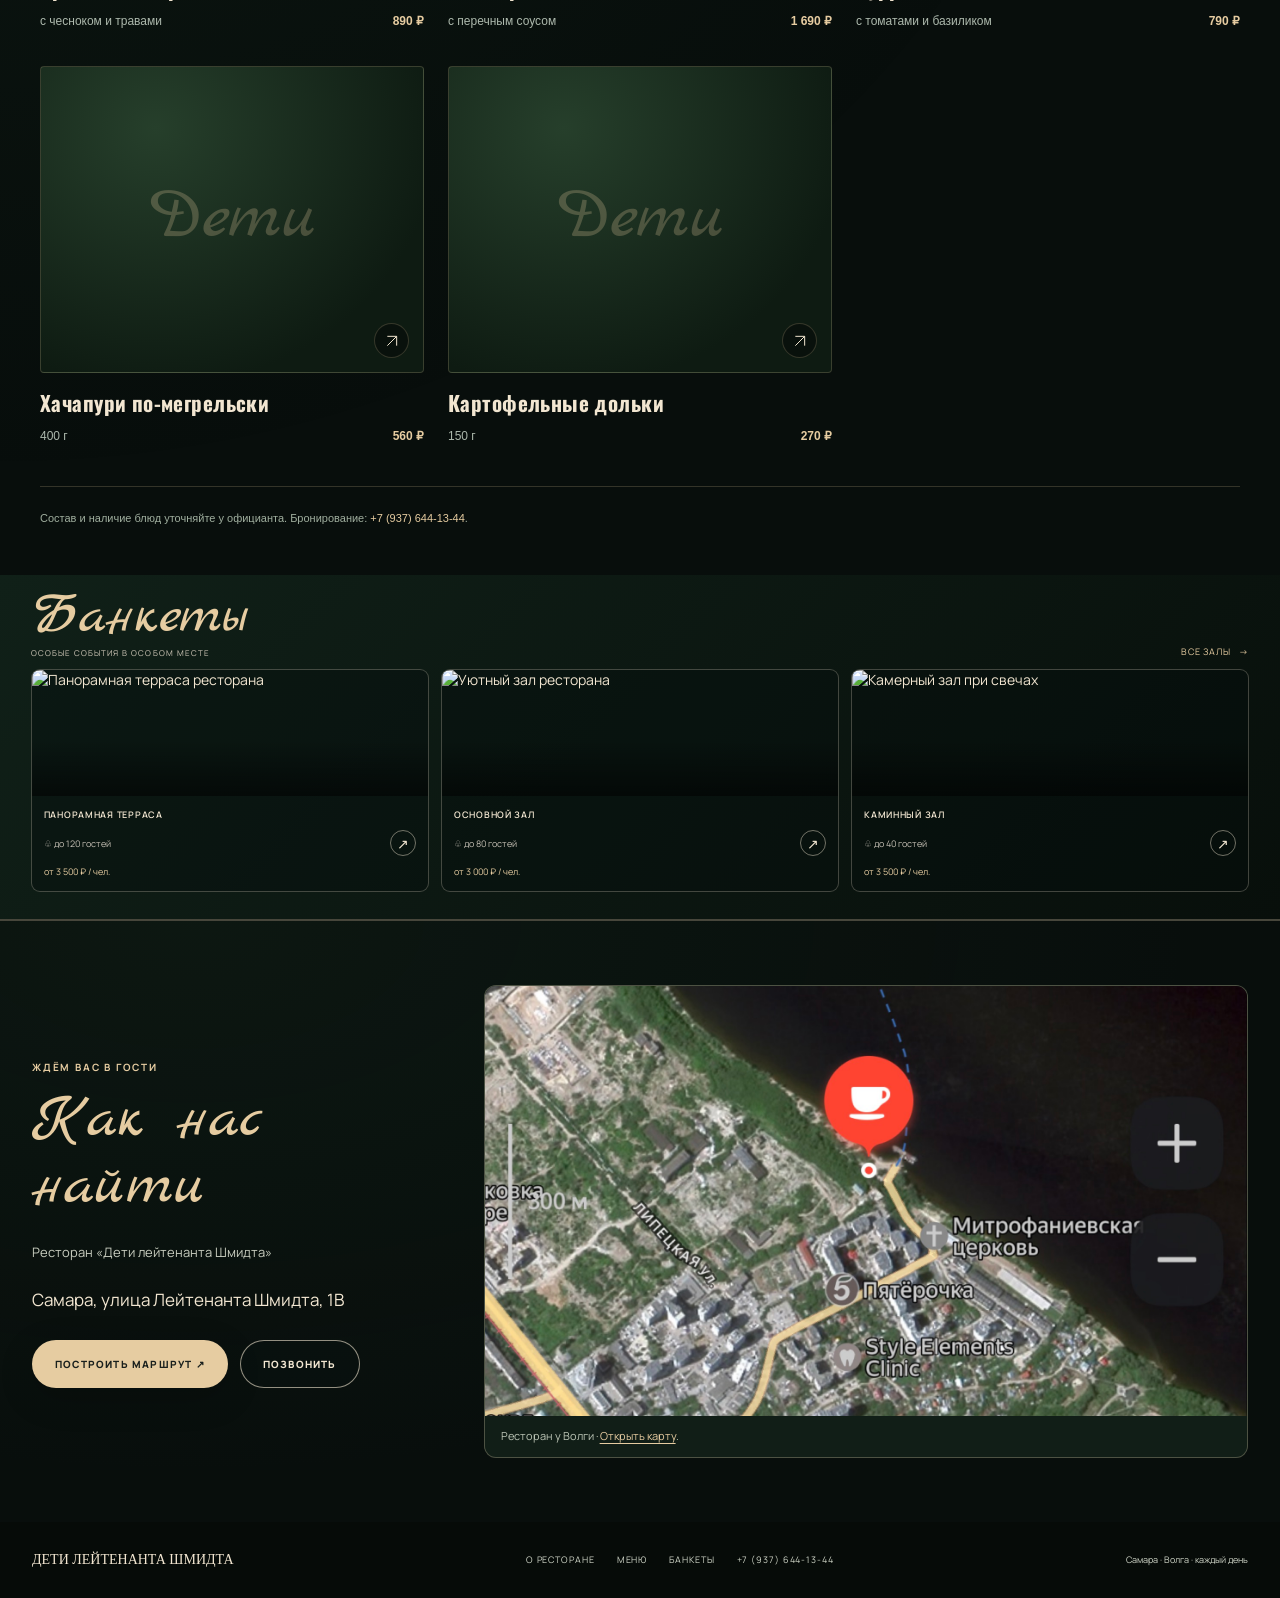
==== commit 7681fab3: "Anchor two headlight glows to new car with interaction flicker" ====
--- a/index.html
+++ b/index.html
@@ -164,8 +164,8 @@
   <div class="topbar-wrap" id="top">
     <div class="container topbar">
       <a class="brand-center" href="#top" aria-label="Ресторан Дети лейтенанта Шмидта">
-        <img class="logo-car" src="assets/logo-car-hd.png" width="2172" height="724" alt="" aria-hidden="true">
-        <span class="brand-headlight" aria-hidden="true"></span>
+        <span class="car-artwork"><img class="logo-car" src="assets/logo-car-hd.png" width="2172" height="724" alt="" aria-hidden="true"><span class="car-headlight car-headlight-left" aria-hidden="true"></span><span class="car-headlight car-headlight-right" aria-hidden="true"></span></span>
+
         <span class="logo-wordmark"><span class="wordmark-top"><span class="wordmark-restaurant">ресторан</span><span class="wordmark-children">Дети</span></span><span class="wordmark-bottom">ЛЕЙТЕНАНТА ШМИДТА</span></span>
       </a>
       <nav class="nav-left" aria-label="Навигация ресторана">
@@ -210,22 +210,12 @@
     const mobileMenu=document.querySelector('.mobile-menu');
     toggle.addEventListener('click',()=>{const open=mobileMenu.classList.toggle('open');toggle.setAttribute('aria-expanded',String(open));toggle.textContent=open?'×':'☰'});
     mobileMenu.querySelectorAll('a').forEach(a=>a.addEventListener('click',()=>{mobileMenu.classList.remove('open');toggle.setAttribute('aria-expanded','false');toggle.textContent='☰'}));
-    const logo=document.querySelector('.brand-center');
-    const reduceLogoMotion=window.matchMedia('(prefers-reduced-motion: reduce)');
-    let logoScrollTimer;
-    window.addEventListener('scroll',()=>{
-      if(reduceLogoMotion.matches)return;
-      logo.classList.add('is-scrolling');
-      clearTimeout(logoScrollTimer);
-      logoScrollTimer=setTimeout(()=>logo.classList.remove('is-scrolling'),180);
-    },{passive:true});
-    reduceLogoMotion.addEventListener('change',()=>{clearTimeout(logoScrollTimer);logo.classList.remove('is-scrolling')});
-
     const masthead=document.querySelector('.topbar-wrap');
     function updateMasthead(){masthead.classList.toggle('is-scrolled',window.scrollY>16)}
     window.addEventListener('scroll',updateMasthead,{passive:true});updateMasthead();
   </script>
 
 <script src="assets/menu-data.js"></script><script src="assets/menu.js"></script>
+<script src="assets/brand.js"></script>
 </body>
 </html>
--- a/assets/brand.css
+++ b/assets/brand.css
@@ -7,12 +7,19 @@
 .wordmark-restaurant{font:400 23px/1.3 'Brand Script',cursive}
 .wordmark-children{font:400 52px/1.12 'Brand Script',cursive;letter-spacing:0}
 .wordmark-bottom{display:block;font:700 20px/1.5 'Brand Display',Impact,sans-serif;letter-spacing:.04em;text-transform:uppercase;margin-top:2px}
-.brand-headlight{position:absolute;z-index:0;left:48%;top:57%;height:2px;width:4px;border-radius:50%;background:#fff3ce;box-shadow:0 0 7px 2px #fff0ba60;pointer-events:none}
-.brand-headlight:before,.brand-headlight:after{content:'';position:absolute;left:0;top:-22px;width:210px;height:48px;background:linear-gradient(90deg,#fff2cc20,transparent);clip-path:polygon(0 46%,100% 0,100% 100%);transform-origin:left center;animation:brand-light 5s ease-in-out infinite}
-.brand-headlight:after{top:-10px;height:35px;transform:rotate(6deg);opacity:.6}
-.brand-center.is-scrolling .brand-headlight:before,.brand-center.is-scrolling .brand-headlight:after{animation:brand-light .8s ease-in-out infinite}
-@keyframes brand-light{0%,100%{opacity:.5}50%{opacity:.9}}
 @media(min-width:921px) and (max-width:1250px){.brand-center{width:440px;flex-basis:440px}.wordmark-restaurant{font-size:21px}.wordmark-children{font-size:46px}.wordmark-bottom{font-size:18px}}
 @media(max-width:920px){.brand-center{width:450px;flex-basis:450px;height:96px}.wordmark-restaurant{font-size:21px}.wordmark-children{font-size:46px}.wordmark-bottom{font-size:18px}}
-@media(max-width:640px){.brand-center{width:calc(100% - 56px);flex:0 1 auto;height:80px;grid-template-columns:47% minmax(0,1fr);gap:9px}.brand-center .logo-car{max-height:74px}.wordmark-top{gap:5px}.wordmark-restaurant{font-size:clamp(12px,3.45vw,20px)}.wordmark-children{font-size:clamp(27px,7.8vw,45px)}.wordmark-bottom{font-size:clamp(11px,3.05vw,17px);letter-spacing:.015em;line-height:1.6;margin-top:0}.brand-headlight{left:43%;top:55%}.brand-headlight:before,.brand-headlight:after{width:130px;height:28px;top:-13px}.brand-headlight:after{height:24px;top:-5px}}
-@media(prefers-reduced-motion:reduce){.brand-headlight:before,.brand-headlight:after,.brand-center.is-scrolling .brand-headlight:before,.brand-center.is-scrolling .brand-headlight:after{animation:none}}
+@media(max-width:640px){.brand-center{width:calc(100% - 56px);flex:0 1 auto;height:80px;grid-template-columns:47% minmax(0,1fr);gap:9px}.brand-center .logo-car{max-height:74px}.wordmark-top{gap:5px}.wordmark-restaurant{font-size:clamp(12px,3.45vw,20px)}.wordmark-children{font-size:clamp(27px,7.8vw,45px)}.wordmark-bottom{font-size:clamp(11px,3.05vw,17px);letter-spacing:.015em;line-height:1.6;margin-top:0}}
+.brand-center .car-artwork{position:relative;display:block;width:100%;aspect-ratio:2172/724;z-index:1;--lamp-size:4px}
+.brand-center .car-artwork .logo-car{width:100%;height:auto;max-height:none}
+.car-headlight{position:absolute;width:var(--lamp-size);height:var(--lamp-size);border-radius:50%;transform:translate(-50%,-50%);z-index:3;background:#fff9df;box-shadow:0 0 4px 1px #fff3c9c0,0 0 10px 3px #ffe7a84d;pointer-events:none;animation:headlight-idle 5s ease-in-out infinite}
+.car-headlight-left{left:69%;top:44.5%}
+.car-headlight-right{left:80%;top:44.5%}
+.car-headlight:before{content:'';position:absolute;left:50%;top:50%;width:clamp(100px,18vw,250px);height:46px;transform:translateY(-50%);transform-origin:left center;clip-path:polygon(0 49%,100% 0,100% 100%);background:linear-gradient(90deg,#fff0bf4d,#fff0bf14 65%,transparent);pointer-events:none}
+.car-headlight-left:before{transform:translateY(-50%) rotate(-4deg)}
+.car-headlight-right:before{transform:translateY(-50%) rotate(5deg);height:40px}
+.brand-center.is-flickering .car-headlight{animation:headlight-interaction .6s ease-in-out infinite}
+@keyframes headlight-idle{0%,100%{opacity:.75}50%{opacity:1}}
+@keyframes headlight-interaction{0%,100%{opacity:.95}20%{opacity:.65}38%{opacity:1}55%{opacity:.78}74%{opacity:.92}}
+@media(max-width:640px){.brand-center .car-artwork{--lamp-size:2.5px}.car-headlight:before{width:130px;height:26px}.car-headlight-right:before{height:22px}}
+@media(prefers-reduced-motion:reduce){.car-headlight,.brand-center.is-flickering .car-headlight{animation:none;opacity:.85}}
